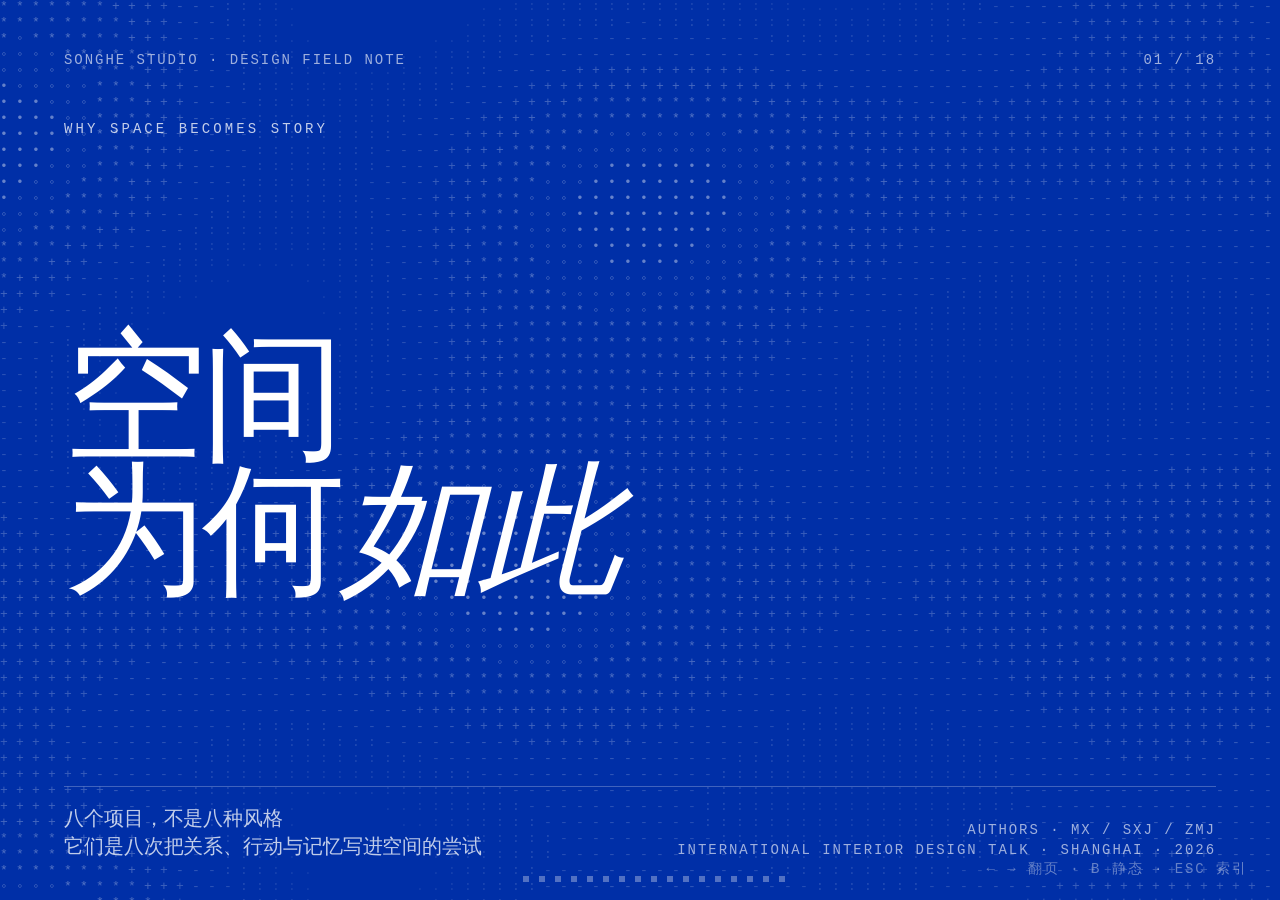
==== index.html @ 0bd2a266 "Add interactive studio presentation" ====
<!DOCTYPE html>
<html lang="zh-CN">
<head>
<meta charset="UTF-8">
<meta name="viewport" content="width=device-width, initial-scale=1.0">
<meta http-equiv="Content-Security-Policy" content="default-src 'self'; img-src 'self' data: blob:; style-src 'self' 'unsafe-inline' https://fonts.googleapis.com; font-src 'self' data: https://fonts.gstatic.com; script-src 'self' 'unsafe-inline'; connect-src 'self' https://api.github.com">
<title>空间为何如此 · Why Space Becomes Story</title>
<meta name="description" content="纪川松禾室内设计作品与空间叙事">
<meta property="og:type" content="website">
<meta property="og:title" content="空间为何如此 · 纪川松禾室内设计">
<meta property="og:description" content="八个项目，八段从地区、材质与人的关系出发的空间故事">
<meta property="og:url" content="https://zhennizhang246-stack.github.io/Ji-Chuan-Song-He-studio/">
<meta property="og:image" content="https://zhennizhang246-stack.github.io/Ji-Chuan-Song-He-studio/images/share-cover.jpg">
<meta property="og:image:width" content="1200">
<meta property="og:image:height" content="630">
<meta name="twitter:card" content="summary_large_image">
<link rel="canonical" href="https://zhennizhang246-stack.github.io/Ji-Chuan-Song-He-studio/">
<link rel="preconnect" href="https://fonts.googleapis.com">
<link rel="preconnect" href="https://fonts.gstatic.com" crossorigin>
<link href="https://fonts.googleapis.com/css2?family=Inter:wght@200;300;400;500;600;700;800;900&family=JetBrains+Mono:wght@300;400;500;600&family=Noto+Sans+SC:wght@200;300;400;500;700;900&display=swap" rel="stylesheet">
<link rel="stylesheet" href="editor.css">
<style>
  :root{
    /* ============ 主题色(默认: 🔵 克莱因蓝 IKB) ============
       切换主题: 从 references/themes-swiss.md 复制对应的 :root 块
       整体替换标有"主题色"注释的所有变量,其他散落的 var() 引用无需逐处改 */
    --paper:#fafaf8;          /* 主底色: 高级灰白 */
    --paper-rgb:250,250,248;
    --ink:#0a0a0a;            /* 文字主色: 近黑 */
    --ink-rgb:10,10,10;
    --grey-1:#f0f0ee;         /* 浅灰底 */
    --grey-2:#d4d4d2;         /* 中灰(分割线) */
    --grey-3:#737373;         /* 暗灰(辅助文字) */
    --accent:#002FA7;         /* 高亮色: 克莱因蓝 IKB */
    --accent-rgb:0,47,167;
    --accent-on:#ffffff;      /* accent 上的反色文字 */
    --accent-bright:#5B7BFF;  /* 暗底高亮: IKB 提亮版 */

    /* ============ Carbon 文本角色 token (role-based,代替 opacity) ============
       亮底:  primary 主文 / secondary 次文 / helper 辅助 / placeholder 占位
       暗底:  inverse 自动反向 */
    --text-primary:#0a0a0a;        /* = ink, 100% */
    --text-secondary:#525252;      /* gray 70 */
    --text-helper:#737373;         /* gray 60 */
    --text-placeholder:#a3a3a3;    /* gray 40 */
    --text-on-color:#ffffff;       /* accent/dark 反色 */
    --border-subtle:#e0e0e0;       /* gray 20, 极细分隔 */
    --border-strong:#a3a3a3;       /* gray 40, 强分隔 */

    /* ============ 字体(跨主题固定) ============ */
    --sans:"Inter","Helvetica Neue","Helvetica","Arial","Segoe UI Variable","Segoe UI",system-ui,-apple-system,sans-serif;
    --sans-zh:"PingFang SC","Hiragino Sans GB","Source Han Sans SC","Noto Sans SC","Microsoft YaHei UI","Microsoft YaHei","微软雅黑",sans-serif;
    --mono:"JetBrains Mono","IBM Plex Mono","SF Mono","Cascadia Code","Consolas","Courier New",ui-monospace,monospace;

    /* ============ Carbon 2x Grid 间距模数 (基础 8px) ============
       参考: https://carbondesignsystem.com/elements/2x-grid/overview/
       任何 padding/gap/margin 优先用这套 token,确保 8px 基线对齐 */
    --sp-3:8px;     /* 02 token */
    --sp-4:12px;    /* 03 */
    --sp-5:16px;    /* 04 */
    --sp-6:24px;    /* 05 */
    --sp-7:32px;    /* 06 */
    --sp-8:40px;    /* 07 */
    --sp-9:48px;    /* 08 */
    --sp-10:64px;   /* 09 */
    --sp-11:80px;   /* 10 */
    --sp-12:96px;   /* 11 */
    --sp-13:160px;  /* 12 */

    /* ============ Carbon Motion tokens ============
       https://carbondesignsystem.com/guidelines/motion/overview/
       两套体系:productive (功能) 短 + 锐 / expressive (叙事) 长 + 软 */
    --ease-prod:cubic-bezier(.2,0,.38,.9);          /* productive standard */
    --ease-exp:cubic-bezier(.4,.14,.3,1);            /* expressive standard */
    --ease-entry-prod:cubic-bezier(0,0,.38,.9);     /* productive entrance */
    --ease-entry-exp:cubic-bezier(0,0,.3,1);         /* expressive entrance */
    --dur-fast-1:.07s;   /* 70ms */
    --dur-fast-2:.11s;   /* 110ms */
    --dur-mod-1:.15s;    /* 150ms */
    --dur-mod-2:.24s;    /* 240ms */
    --dur-slow-1:.4s;    /* 400ms */
    --dur-slow-2:.7s;    /* 700ms */

    /* 底部分页组件安全区: 主内容最低处不要进入这条区域 */
    --nav-safe-bottom:8vh;
  }
  *{box-sizing:border-box;margin:0;padding:0}
  html,body{
    width:100%;height:100%;overflow:hidden;
    background:var(--paper);color:var(--ink);
    font-family:var(--sans),var(--sans-zh);
    font-feature-settings:"ss01","cv11";
    -webkit-font-smoothing:antialiased;text-rendering:optimizeLegibility
  }

  /* ============ WebGL 网格背景 ============ */
  canvas.bg{position:fixed;inset:0;width:100vw;height:100vh;z-index:0;display:block;opacity:.55;mix-blend-mode:multiply;pointer-events:none}
  body.dark-bg canvas.bg{mix-blend-mode:screen;opacity:.42}
  body.low-power canvas.bg,
  body.low-power canvas.ascii-bg{display:none!important}

  /* ============ Deck 容器 + 翻页 ============ */
  #deck{position:fixed;inset:0;width:10000vw;height:100vh;display:flex;flex-wrap:nowrap;transition:transform .9s cubic-bezier(.77,0,.175,1);z-index:10;will-change:transform}
  .slide{
    width:100vw;height:100vh;flex:0 0 100vw;
    position:relative;
    padding:5.5vh 5vw 7vh 5vw;
    display:flex;flex-direction:column;
    overflow:hidden;
    background:var(--paper);color:var(--ink);
  }
  .slide.grey{background:var(--grey-1)}
  .slide.dark{background:var(--ink);color:var(--paper)}
  .slide.dark .grey-only{display:none}
  .slide.accent{background:var(--accent);color:var(--accent-on)}
  .slide.accent .accent-block{background:var(--accent-on);color:var(--accent)}

  /* Hero 页透出网格背景多一点 */
  .slide.hero{background:transparent}
  .slide.hero.grey{background:rgba(var(--paper-rgb),.86);backdrop-filter:blur(1px)}
  .slide.hero.dark{background:rgba(var(--ink-rgb),.92);color:var(--paper)}

  /* ============ 装饰: 极细分隔线 + 点阵矩阵 ============ */
  .rule{width:100%;height:1px;background:currentColor;opacity:.18;margin:0}
  .rule.thick{height:2px;opacity:.85}
  .rule.accent{background:var(--accent);opacity:1;height:2px}
  .rule.v{width:1px;height:100%;margin:0}

  /* 点阵矩阵 (dot matrix) - 用 radial-gradient */
  .dots{
    background-image:radial-gradient(currentColor 1px, transparent 1px);
    background-size:12px 12px;
    background-position:0 0;
    opacity:.18;
  }
  .dots-fine{
    background-image:radial-gradient(currentColor 0.8px, transparent 0.8px);
    background-size:8px 8px;
    opacity:.14;
  }
  .dots-bold{
    background-image:radial-gradient(currentColor 1.4px, transparent 1.4px);
    background-size:18px 18px;
    opacity:.22;
  }

  /* ============ Chrome (顶部 meta) + Foot (底部) ============ */
  .chrome{
    display:flex;justify-content:space-between;align-items:flex-start;
    font-family:var(--mono);
    font-size:14px;letter-spacing:.16em;text-transform:uppercase;
    opacity:.7;margin-bottom:auto
  }
  .chrome .l,.chrome .r{display:flex;gap:1.6em;align-items:center}
  .chrome .sep{width:24px;height:1px;background:currentColor;opacity:.5}

  .foot{
    margin-top:auto;
    display:flex;justify-content:space-between;align-items:flex-end;
    font-family:var(--mono);
    font-size:14px;letter-spacing:.14em;text-transform:uppercase;
    opacity:.55;
    padding-top:2vh;
    border-top:1px solid currentColor;
    border-color:rgba(127,127,127,.25)
  }
  .foot .nb{font-family:var(--sans);font-weight:600;letter-spacing:.04em}

  /* ============ Tag / Kicker / Meta 标签 ============ */
  .kicker{
    font-family:var(--mono);
    font-size:14px;letter-spacing:.24em;text-transform:uppercase;
    opacity:.65;margin-bottom:2.4vh;
    display:inline-flex;align-items:center;gap:.8em
  }
  .kicker::before{
    content:"";width:24px;height:1px;background:currentColor;opacity:.6
  }
  .kicker.no-line::before{display:none}
  .kicker.accent{color:var(--accent);opacity:1;font-weight:600}

  .tag{
    display:inline-block;
    font-family:var(--mono);
    font-size:14px;letter-spacing:.18em;text-transform:uppercase;
    padding:5px 10px;border:1px solid currentColor;opacity:.85
  }
  .tag.solid{background:currentColor;color:var(--paper);border-color:transparent}
  .tag.accent{background:var(--accent);color:var(--accent-on);border-color:transparent;opacity:1}

  /* ============ 标题层级 (无衬线 · 极轻字重 · 极致字号对比) ============ */
  .h-hero{
    font-family:var(--sans),var(--sans-zh);
    font-weight:200;
    font-size:11vw;
    line-height:.92;
    letter-spacing:-.04em;
  }
  .h-hero-zh{
    font-family:var(--sans),var(--sans-zh);
    font-weight:200;
    font-size:8.4vw;
    line-height:.96;
    letter-spacing:-.025em;
  }
  .h-xl{
    font-family:var(--sans),var(--sans-zh);
    font-weight:200;
    font-size:6vw;
    line-height:1;
    letter-spacing:-.03em;
  }
  .h-xl-zh{
    font-family:var(--sans),var(--sans-zh);
    font-weight:200;
    font-size:5vw;
    line-height:1.05;
    letter-spacing:-.025em;
  }
  .h-md{
    font-family:var(--sans),var(--sans-zh);
    font-weight:300;
    font-size:2.6vw;
    line-height:1.18;
    letter-spacing:-.015em;
  }
  .h-sub{
    font-family:var(--sans),var(--sans-zh);
    font-weight:400;
    font-size:2.2vw;
    line-height:1.3;
    letter-spacing:-.01em;
    opacity:.7;
  }

  /* ============ 正文 / 引语 / 元数据 ============ */
  .lead{
    font-family:var(--sans),var(--sans-zh);
    font-weight:400;
    font-size:1.55vw;
    line-height:1.4;
    letter-spacing:-.005em;
    opacity:.86;
  }
  .body{
    font-family:var(--sans),var(--sans-zh);
    font-weight:400;
    font-size:max(18px,1.08vw);
    line-height:1.6;
    letter-spacing:0;
    opacity:.78;
  }
  .body-sm{
    font-family:var(--sans),var(--sans-zh);
    font-weight:400;
    font-size:max(16px,.92vw);
    line-height:1.55;
    opacity:.7;
  }
  .meta{
    font-family:var(--mono);
    font-size:max(14px,.82vw);
    letter-spacing:.18em;text-transform:uppercase;
    opacity:.6;
  }
  .meta-row{
    display:flex;gap:1.4em;align-items:baseline;flex-wrap:wrap;
    font-family:var(--mono);
    font-size:max(14px,.88vw);letter-spacing:.16em;text-transform:uppercase;
    opacity:.65;
  }
  .meta-row span:not(.dot){display:inline-block}
  .meta-row .dot{
    display:inline-block;width:4px;height:4px;border-radius:50%;
    background:currentColor;opacity:.5;vertical-align:middle
  }

  /* ============ KPI Hero (视觉英雄数据) ============ */
  .kpi-hero{
    font-family:var(--sans);
    font-weight:800;
    font-size:22vw;
    line-height:.82;
    letter-spacing:-.05em;
    font-feature-settings:"tnum","ss01";
  }
  .kpi-hero .unit{
    font-family:var(--sans),var(--sans-zh);
    font-weight:500;
    font-size:.18em;
    letter-spacing:0;
    opacity:.5;
    margin-left:.12em;
    vertical-align:.5em;
  }
  .kpi-hero.accent{color:var(--accent)}
  .kpi-big{
    font-family:var(--sans);
    font-weight:800;
    font-size:11vw;
    line-height:.85;
    letter-spacing:-.04em;
    font-feature-settings:"tnum"
  }
  .kpi-mid{
    font-family:var(--sans);
    font-weight:700;
    font-size:6vw;
    line-height:.88;
    letter-spacing:-.03em;
    font-feature-settings:"tnum"
  }

  /* ============ Stat Card (数据卡片 · 极简) ============ */
  .stat-card{
    display:flex;flex-direction:column;
    gap:.6vh;align-items:flex-start;
    padding-top:1.6vh;
    border-top:2px solid currentColor;
  }
  .stat-card.thin{border-top-width:1px;border-color:rgba(127,127,127,.4)}
  .stat-card.accent-top{border-top-color:var(--accent);border-top-width:3px}
  .stat-card .stat-label{
    font-family:var(--mono);
    font-size:max(14px,.82vw);
    letter-spacing:.24em;text-transform:uppercase;
    opacity:.6;
  }
  .stat-card .stat-nb{
    font-family:var(--sans);
    font-weight:800;
    font-size:5.6vw;
    line-height:.88;
    letter-spacing:-.035em;
    font-feature-settings:"tnum";
    margin-top:.4vh;
  }
  .stat-card .stat-nb .stat-unit{
    font-family:var(--sans),var(--sans-zh);
    font-weight:500;
    font-size:.32em;
    letter-spacing:0;
    opacity:.6;
    margin-left:.14em;
    vertical-align:.4em;
  }
  .stat-card .stat-note{
    font-family:var(--sans),var(--sans-zh);
    font-weight:400;
    font-size:max(16px,.98vw);
    line-height:1.5;
    opacity:.7;
    margin-top:.6vh;
  }
  .grid-4 .stat-card .stat-nb{font-size:4.6vw}
  .grid-3 .stat-card .stat-nb{font-size:6.4vw}
  .grid-6 .stat-card .stat-nb{font-size:4vw}

  /* ============ Accent Block (高亮色块包裹内容) ============ */
  .accent-block{
    background:var(--accent);color:var(--accent-on);
    padding:2.4vh 2vw;
  }
  .accent-block.tight{padding:1.4vh 1.4vw}
  .accent-block .h-md,.accent-block .h-xl,.accent-block .kpi-mid{color:var(--accent-on)}

  .ink-block{
    background:var(--ink);color:var(--paper);
    padding:2.4vh 2vw
  }
  .grey-block{
    background:var(--grey-1);
    padding:2.4vh 2vw
  }

  /* 高亮文字 (mark 风格) */
  .mark{
    background:var(--accent);color:var(--accent-on);
    padding:0 .2em;
    box-decoration-break:clone;
    -webkit-box-decoration-break:clone;
  }
  .mark.ink{background:var(--ink);color:var(--paper)}
  .underline-accent{
    background-image:linear-gradient(to bottom, transparent 70%, var(--accent) 70%, var(--accent) 96%, transparent 96%);
    padding:0 .05em
  }

  /* ============ Pipeline / Step ============ */
  .pipeline-section{margin-top:3.2vh;padding-top:2.2vh;border-top:1px solid rgba(127,127,127,.3)}
  .pipeline-section:first-of-type{border-top:0;padding-top:0;margin-top:2.4vh}
  .pipeline-label{
    font-family:var(--mono);
    font-size:max(14px,.84vw);
    letter-spacing:.24em;text-transform:uppercase;
    opacity:.6;margin-bottom:1.8vh;
  }
  .pipeline{
    display:grid;
    grid-template-columns:repeat(5,1fr);
    gap:1vw;
  }
  .pipeline[data-cols="3"]{grid-template-columns:repeat(3,1fr)}
  .pipeline[data-cols="4"]{grid-template-columns:repeat(4,1fr)}
  .pipeline[data-cols="6"]{grid-template-columns:repeat(6,1fr)}
  .step{
    display:flex;flex-direction:column;gap:.6vh;
    padding-top:1.2vh;
    border-top:2px solid currentColor;
  }
  .step.accent-top{border-top-color:var(--accent);border-top-width:3px}
  .step-nb{
    font-family:var(--mono);
    font-weight:500;
    font-size:max(14px,1vw);
    opacity:.5;letter-spacing:.04em
  }
  .step-title{
    font-family:var(--sans),var(--sans-zh);
    font-weight:700;
    font-size:1.4vw;
    letter-spacing:-.01em;
    line-height:1.2;
  }
  .step-desc{
    font-family:var(--sans),var(--sans-zh);
    font-weight:400;
    font-size:max(16px,.94vw);
    line-height:1.45;
    opacity:.7;
  }

  /* ============ 网格系统 (模块化网格) ============ */
  .frame{flex:1;display:flex;flex-direction:column;min-height:0;overflow:hidden}
  .frame.grid-2-7-5,
  .frame.grid-2-6-6,
  .frame.grid-2-8-4,
  .frame.grid-2-4-8,
  .frame.grid-3-3,
  .frame.grid-12,
  .frame.grid-6,
  .frame.grid-4,
  .frame.grid-3{display:grid}

  /* 12 列模块化网格 (瑞士风核心) */
  .grid-12{
    display:grid;
    grid-template-columns:repeat(12,1fr);
    gap:2vh 1.2vw;
    align-items:start;
  }
  .span-2{grid-column:span 2}
  .span-3{grid-column:span 3}
  .span-4{grid-column:span 4}
  .span-5{grid-column:span 5}
  .span-6{grid-column:span 6}
  .span-7{grid-column:span 7}
  .span-8{grid-column:span 8}
  .span-9{grid-column:span 9}
  .span-12{grid-column:span 12}

  /* 经典分栏 */
  .grid-2-7-5{display:grid;grid-template-columns:7fr 5fr;gap:3vw 4vh;align-items:start}
  .grid-2-6-6{display:grid;grid-template-columns:1fr 1fr;gap:3vw 4vh;align-items:start}
  .grid-2-8-4{display:grid;grid-template-columns:8fr 4fr;gap:3vw 4vh;align-items:start}
  .grid-2-4-8{display:grid;grid-template-columns:4fr 8fr;gap:3vw 4vh;align-items:start}
  .grid-3{display:grid;grid-template-columns:repeat(3,1fr);gap:3vw 4vh;align-items:start}
  .grid-3-3{display:grid;grid-template-columns:repeat(3,1fr);grid-auto-rows:minmax(0,1fr);gap:2.4vh 2vw}
  .grid-4{display:grid;grid-template-columns:repeat(2,1fr);grid-template-rows:repeat(2,1fr);gap:3vh 3vw;flex:1;align-content:center}
  .grid-6{display:grid;grid-template-columns:repeat(3,1fr);grid-template-rows:repeat(2,1fr);gap:3vh 2.4vw;flex:1;align-content:center}

  /* 工具类 */
  .col{display:flex;flex-direction:column;gap:2vh}
  .row{display:flex;align-items:center;gap:2vw}
  .fill{flex:1}
  .center{align-items:center;justify-content:center;text-align:center}
  .right{text-align:right;justify-self:end}
  .top{align-self:start}
  .bottom{align-self:end}
  .va-center{align-self:center}
  .nowrap{white-space:nowrap}

  /* 非对称定位 */
  .pos-absolute{position:absolute}
  .bottom-left{position:absolute;left:5vw;bottom:8vh;max-width:50vw}
  .bottom-right{position:absolute;right:5vw;bottom:8vh;max-width:50vw;text-align:right}
  .top-right{position:absolute;right:5vw;top:5.5vh;text-align:right}
  .top-left{position:absolute;left:5vw;top:5.5vh}

  /* ============ Callout (引用框 · 极简) ============ */
  .callout{
    padding:2vh 2vw;
    border-left:3px solid var(--accent);
    font-family:var(--sans),var(--sans-zh);
    font-size:max(14px,1vw);
    line-height:1.55;
    opacity:.9;
  }
  .callout.ink{border-left-color:currentColor}
  .callout .cite,.callout .callout-src{
    display:block;margin-top:1.2vh;
    font-family:var(--mono);
    font-size:14px;letter-spacing:.16em;text-transform:uppercase;
    opacity:.6;
  }

  /* ============ Icons (Lucide via CDN) ============ */
  .ico{width:1em;height:1em;display:inline-block;vertical-align:-.12em;stroke:currentColor;fill:none;stroke-width:1.6;stroke-linecap:round;stroke-linejoin:round;flex-shrink:0}
  .ico-lg,.ico-md,.ico-sm{fill:none;stroke:currentColor;stroke-linecap:round;stroke-linejoin:round}
  .ico-lg{width:2.4vw;height:2.4vw;stroke-width:1.4;display:inline-block}
  .ico-md{width:1.6vw;height:1.6vw;stroke-width:1.6;display:inline-block;vertical-align:-.4em}
  .ico-sm{width:1vw;height:1vw;stroke-width:1.8;display:inline-block;vertical-align:-.15em;opacity:.7}

  /* ============ 几何小图标 (装饰) ============ */
  .geo-dot{width:.7vw;height:.7vw;border-radius:50%;background:var(--accent);display:inline-block;vertical-align:middle}
  .geo-square{width:.7vw;height:.7vw;background:var(--accent);display:inline-block;vertical-align:middle}
  .geo-line{width:2vw;height:2px;background:var(--accent);display:inline-block;vertical-align:middle}
  .geo-circle-o{width:.9vw;height:.9vw;border:2px solid currentColor;border-radius:50%;display:inline-block;vertical-align:middle}

  /* ============ 图片 frame-img ============ */
  .frame-img{overflow:hidden;position:relative;background:var(--paper);box-sizing:border-box;width:100%}
  .slide.dark .frame-img{background:rgba(255,255,255,.06)}
  .frame-img > img{width:100%;height:100%;object-fit:cover;object-position:center center;display:block}
  .frame-img.fit-contain > img{object-fit:contain;object-position:center center}
  .frame-img.pos-top > img{object-position:top center}
  .frame-img.pos-face > img{object-position:center 35%}
  .frame-img.r-16x9{aspect-ratio:16/9;max-height:64vh}
  .frame-img.r-21x9{aspect-ratio:21/9;max-height:54vh}
  .frame-img.r-16x10{aspect-ratio:16/10;max-height:56vh}
  .frame-img.r-4x3{aspect-ratio:4/3;max-height:56vh}
  .frame-img.r-3x2{aspect-ratio:3/2;max-height:46vh}
  .frame-img.r-3x4{aspect-ratio:3/4;max-height:60vh}
  .frame-img.r-1x1{aspect-ratio:1/1;max-height:50vh}
  .frame-img.h-16{height:16vh}
  .frame-img.h-18{height:18vh}
  .frame-img.h-22{height:22vh}
  .frame-img.h-26{height:26vh}
  .frame-img.h-28{height:28vh}
  .frame-img.h-32{height:32vh}
  .frame-img.swiss-lined{border-top:2px solid var(--accent)}
  .frame-img.swiss-keyline{border:0}

  /* P22 Image Hero: 下半屏内容区必须和图片拉开距离,不要贴在图下沿 */
  .image-hero-body{
    display:grid;grid-template-columns:6fr 6fr;gap:3vw;
    padding:6.6vh 5vw 4.4vh;flex:1;align-content:start
  }
  .image-hero-stats{
    display:grid;grid-template-columns:repeat(3,1fr);gap:2vw;align-items:start
  }
  .img-cap{
    display:block;margin-top:.8vh;
    font-family:var(--mono);
    font-size:max(14px,.82vw);
    letter-spacing:.2em;text-transform:uppercase;
    opacity:.6;
  }
  figure.frame-img,figure.tile{margin:0;display:flex;flex-direction:column;min-width:0}
  figure.tile > .frame-img{flex:0 0 auto}

  /* 瑞士风图文混排: 只用直角、发丝线、单一 accent；图像容器不加圆角/阴影 */
  .swiss-img-split{display:grid;grid-template-columns:5fr 7fr;gap:3vw;align-items:start;flex:1;min-height:0}
  .swiss-img-split.reverse{grid-template-columns:7fr 5fr}
  .swiss-img-split.align-bottom{align-items:end}
  .swiss-img-split.align-bottom .swiss-img-copy{align-self:end}
  .swiss-img-split.align-image-bottom{align-items:end;padding-bottom:var(--nav-safe-bottom)}
  .swiss-img-split.align-image-bottom .swiss-img-copy{align-self:end}
  .swiss-img-split.align-image-bottom figure.tile{align-self:end;position:relative}
  .swiss-img-split.align-image-bottom figure.tile > .swiss-img-caption{
    position:absolute;left:0;right:0;top:calc(100% + var(--sp-4));margin-top:0
  }
  .nav-safe-bottom{padding-bottom:var(--nav-safe-bottom)}
  .nav-safe-bottom-tight{padding-bottom:calc(var(--nav-safe-bottom) * .65)}
  .swiss-img-copy{display:flex;flex-direction:column;gap:var(--sp-6);min-width:0}
  .swiss-img-copy .rule{margin:0}
  .swiss-img-grid{display:grid;grid-template-columns:repeat(3,1fr);gap:var(--sp-5);align-items:start;margin-top:var(--sp-7)}
  .swiss-img-grid.two{grid-template-columns:repeat(2,1fr)}
  .swiss-img-grid.tight{margin-top:0}
  .swiss-img-caption{
    display:flex;justify-content:space-between;gap:var(--sp-5);
    margin-top:var(--sp-4);
    font-family:var(--mono);font-size:max(14px,.74vw);
    letter-spacing:.16em;text-transform:uppercase;color:var(--text-helper);
    border-top:1px solid var(--border-subtle);padding-top:var(--sp-4)
  }
  .swiss-img-caption strong{
    font-family:var(--sans),var(--sans-zh);font-size:max(16px,.9vw);
    font-weight:600;letter-spacing:0;text-transform:none;color:var(--text-primary)
  }

  /* ============ Bar Chart (扁平几何图表) ============ */
  .bar-chart{display:flex;flex-direction:column;gap:1.4vh}
  .bar-row{display:grid;grid-template-columns:8em 1fr 4em;gap:1.4vw;align-items:center}
  .bar-row .bar-label{font-family:var(--mono);font-size:max(14px,.84vw);letter-spacing:.14em;text-transform:uppercase;opacity:.7}
  .bar-row .bar-track{height:14px;background:rgba(127,127,127,.18);position:relative}
  .bar-row .bar-fill{height:100%;background:var(--accent);position:absolute;left:0;top:0}
  .bar-row .bar-fill.ink{background:currentColor}
  .bar-row .bar-value{font-family:var(--sans);font-weight:700;font-size:max(16px,1.05vw);text-align:right;font-feature-settings:"tnum"}

  /* ============ 导航 ============ */
  /* 底部分页导航: 仅保留方块本身,无背景无描边 */
  #nav{position:fixed;left:50%;bottom:2vh;transform:translateX(-50%);z-index:30;display:flex;gap:10px;padding:0;background:transparent;border:0}
  #nav .dot{width:6px;height:6px;background:rgba(0,0,0,.28);cursor:pointer;transition:all .25s ease;border:0;padding:0;border-radius:0}
  #nav .dot:hover{background:rgba(0,0,0,.55)}
  #nav .dot.active{background:var(--accent);width:18px}
  body.dark-bg #nav .dot{background:rgba(255,255,255,.32)}
  body.dark-bg #nav .dot.active{background:var(--accent)}

  #hint{position:fixed;bottom:2.4vh;right:2.5vw;z-index:30;font-family:var(--mono);font-size:14px;letter-spacing:.14em;text-transform:uppercase;opacity:.4;color:var(--ink-tint, currentColor)}
  body.dark-bg #hint{color:var(--paper);opacity:.4}
  body.low-power #hint{color:var(--accent);opacity:.72}
  body.dark-bg.low-power #hint{color:var(--paper);opacity:.72}

  /* ESC 索引页: 动画元素强制可见 (覆盖 motion-ready 的 opacity:0) */
  #overview [data-anim]{opacity:1!important;transform:none!important}
  #overview .slide *{animation:none!important;transition:none!important}

  /* 统一卡片样式 token: card-fill (默认灰底 · 中性) + card-ink (反转高对比) + card-accent (单一焦点) */
  .card-fill{background:#f5f5f4;border:0;color:var(--text-primary)}
  .card-ink{background:var(--ink);border:0;color:var(--paper)}
  .card-ink .t-meta,.card-ink .t-cat{color:rgba(255,255,255,.6)}
  .card-accent{background:var(--accent);border:0;color:var(--accent-on)}
  .card-accent .t-meta,.card-accent .t-cat{color:var(--accent-on)}

  /* ============ 动效 (与原模板一致) ============ */
  [data-anim]{opacity:1}
  body.motion-ready [data-anim]{opacity:0}
  body.motion-ready [data-anim="left"]{transform:translateX(-24px)}
  body.motion-ready [data-anim="right"]{transform:translateX(24px)}
  body.motion-ready [data-anim="line"]{opacity:0;transform:translateY(10px)}
  body.motion-ready [data-animate="pipeline"] [data-anim]{opacity:.15}
  body.low-power #deck{transition:none!important}
  body.low-power *,
  body.low-power *::before,
  body.low-power *::after{animation:none!important;transition:none!important}
  body.low-power.motion-ready [data-anim],
  body.low-power [data-anim]{opacity:1!important;transform:none!important}

  /* ============================================================
     ↓↓↓ V2 EXTENSIONS · Canvas Mode + 参考图新类
     验证效果后沉淀回 template-swiss.html
     ============================================================ */

  /* Windows 适配:雅黑没有 ExtraLight 200,中文大字号字重补偿 */
  body.is-win .name-mega,
  body.is-win .num-mega,
  body.is-win .kpi-thin,
  body.is-win .tl-node .multi{
    font-weight:300;letter-spacing:-.02em;
  }
  body.is-win [style*="font-weight:200"]{font-weight:300 !important}

  /* 全屏铺满模式 · 关闭 WebGL · 卡片即页面 */
  body.canvas-mode{background:var(--paper)}
  body.canvas-mode canvas.bg{display:none !important}
  body.canvas-mode .slide{background:var(--paper);padding:0;align-items:stretch;justify-content:stretch}
  body.canvas-mode .slide.hero{background:var(--paper)}

  .canvas-card{
    width:100vw;
    height:100vh;
    background:var(--paper);color:var(--ink);
    padding:5.6vh 5vw 4.4vh;
    display:flex;flex-direction:column;
    position:relative;overflow:hidden;
    box-shadow:none;
    border-radius:0;
  }
  .slide.dark .canvas-card{background:var(--ink);color:var(--paper)}
  .slide.accent .canvas-card{background:var(--accent);color:var(--accent-on)}
  .slide.grey .canvas-card{background:var(--grey-1);color:var(--ink)}
  .slide.split .canvas-card{padding:0;flex-direction:row}

  /* ============ ASCII 点阵呼吸场 · IKB 封面/封底专用 ============
     用法:在 .canvas-card(或 split .half.b-accent)内首位插入 <canvas class="ascii-bg" aria-hidden="true">.
     动画由本文件底部的 ASCII IIFE 自动启动,所有 canvas.ascii-bg 都会被扫到.
     其他内容靠 .canvas-card > *:not(.ascii-bg){z-index:1} 自动浮在上层. */
  canvas.ascii-bg{
    position:absolute;inset:0;width:100%;height:100%;
    pointer-events:none;z-index:0;
    mix-blend-mode:screen;opacity:.92;
  }
  .canvas-card > *:not(.ascii-bg){position:relative;z-index:1}
  .slide.accent .canvas-card .chrome-min{color:rgba(255,255,255,.62)}
  .slide.accent .canvas-card .t-meta{color:rgba(255,255,255,.7)}
  .split-half > .half.b-accent .chrome-min{color:rgba(255,255,255,.62)}

  /* 编号目录页 · 超大数字 + 国家名风格 — 越大越细 */
  .num-mega{
    font-family:var(--sans);font-weight:200;
    font-size:9vw;line-height:1;letter-spacing:-.04em;
    font-feature-settings:"tnum"
  }
  .num-mega.thin{font-weight:200}
  .name-mega{
    font-family:var(--sans);font-weight:200;
    font-size:9vw;line-height:1;letter-spacing:-.035em;
  }
  .name-mega.muted{color:var(--grey-3)}

  /* 细体超大 KPI — 字号越大权重越低 */
  .kpi-thin{
    font-family:var(--sans);font-weight:200;
    font-size:14vw;line-height:.92;letter-spacing:-.045em;
    font-feature-settings:"tnum"
  }
  .kpi-thin .unit{font-size:.3em;font-weight:300;opacity:.55;margin-left:.15em;vertical-align:.6em}
  .kpi-thin.accent{color:var(--accent)}
  .kpi-thin-sm{
    font-family:var(--sans);font-weight:250;
    font-size:5.6vw;line-height:1.04;letter-spacing:-.03em;
    font-feature-settings:"tnum"
  }
  .kpi-thin-sm .unit{font-size:.3em;font-weight:300;opacity:.55;margin-left:.12em;vertical-align:.45em}

  /* 4 列细线 KPI 行 — 顶部一根 hairline,内部不再加竖线 */
  /* 4 列 KPI: 用纵向分割线建立网格感 (Carbon 2x grid 模数) */
  .kpi-row-4{
    display:grid;grid-template-columns:repeat(4,1fr);
    gap:0;padding-top:2.4vh;
    border-top:1px solid var(--grey-2)
  }
  .kpi-row-4 > .kpi-cell{
    padding:1.6vh 1.6vw 0;
    border-left:1px solid var(--grey-2)
  }
  .kpi-row-4 > .kpi-cell:first-child{padding-left:0;border-left:none}
  .kpi-cell .lbl{font-family:var(--mono);font-size:max(14px,.78vw);letter-spacing:.18em;text-transform:uppercase;opacity:.55;margin-bottom:1.2vh}
  .kpi-cell .nb{font-family:var(--sans);font-weight:250;font-size:3.2vw;line-height:1;letter-spacing:-.025em;font-feature-settings:"tnum"}
  .kpi-cell .nb .unit{font-size:.32em;font-weight:300;opacity:.6;margin-left:.1em;vertical-align:.4em}
  .kpi-cell .note{font-family:var(--sans),var(--sans-zh);font-size:max(16px,.92vw);line-height:1.5;opacity:.7;margin-top:1.2vh}

  /* 时间线轴 — 通用 axis token, 横纵共享
     axis 列 = 24px 固定宽,dot 直径 8px,绝对居中在 axis 列中线 (12px)
     虚线绝对定位 left:12px,与 dot 中心严格对齐 */
  .timeline-v{
    --tl-axis-w:24px;        /* axis 列固定宽度 */
    --tl-dot:8px;            /* 圆点直径 */
    position:relative;margin-top:var(--sp-7)
  }
  .timeline-v::before{
    content:"";position:absolute;
    left:calc(var(--tl-axis-w) / 2);
    transform:translateX(-50%);
    top:var(--sp-5);bottom:var(--sp-5);
    width:1px;
    background:repeating-linear-gradient(to bottom,currentColor 0 4px,transparent 4px 8px);
    opacity:.35;pointer-events:none;z-index:0
  }
  .tl-node{
    position:relative;
    display:grid;
    grid-template-columns:var(--tl-axis-w) minmax(0,7em) minmax(0,7.6em) 1fr;
    gap:0 var(--sp-5);
    align-items:center;
    padding:var(--sp-7) 0
  }
  /* 进度点: 纯色实心圆,无背景无描边,精确居中在 axis 列中线 */
  .tl-node .dot{
    width:var(--tl-dot);height:var(--tl-dot);
    border-radius:50%;
    background:currentColor;
    justify-self:center;
    z-index:1
  }
  .tl-node.accent .dot{background:var(--accent)}
  .tl-node .yr{
    font-family:var(--mono);font-weight:500;
    font-size:max(14px,1vw);letter-spacing:.04em
  }
  .tl-node .multi{
    font-family:var(--sans);font-weight:200;
    font-size:clamp(28px,2.8vw,56px);
    line-height:.95;letter-spacing:-.025em;
    white-space:nowrap;
    overflow:hidden;
    min-width:0
  }
  .tl-node .multi .unit{
    font-size:.36em;font-weight:300;opacity:.6;
    margin-left:.2em;
    vertical-align:.42em;
    letter-spacing:0
  }
  .tl-node.accent .multi{color:var(--accent)}
  .tl-node .desc{
    font-family:var(--sans),var(--sans-zh);
    font-size:max(16px,.94vw);line-height:1.55;opacity:.78;
    min-width:0
  }

  /* 横向时间线 (.timeline-h) — 与 .timeline-v 共享 axis token, 视觉语言一致 */
  .timeline-h{
    --tl-axis-w:8px;
    --tl-dot:8px;
    position:relative;
    flex:1;
    display:flex;align-items:center
  }
  .timeline-h::before{
    content:"";position:absolute;
    top:50%;left:5%;right:5%;height:1px;
    transform:translateY(-50%);
    background:repeating-linear-gradient(to right,currentColor 0 4px,transparent 4px 8px);
    opacity:.35;pointer-events:none;z-index:0
  }
  .timeline-h .tl-row{
    position:relative;width:100%;
    display:grid;grid-template-columns:repeat(5,1fr);
    align-items:center
  }
  .timeline-h .th-node{
    position:relative;display:flex;justify-content:center
  }
  /* 横向 dot: 8px 纯色实心,无描边无阴影 (与 P2 保持一致) */
  .timeline-h .th-node .dot{
    width:var(--tl-dot);height:var(--tl-dot);
    border-radius:50%;
    background:var(--ink);
    z-index:1;position:relative
  }
  .timeline-h .th-node.accent .dot{background:var(--accent)}
  .timeline-h .th-node .label{
    position:absolute;left:50%;transform:translateX(-50%);
    width:13vw;text-align:center;
    display:flex;flex-direction:column;gap:.4vh
  }
  .timeline-h .th-node.up .label{bottom:calc(50% + 22px)}
  .timeline-h .th-node.down .label{top:calc(50% + 22px)}
  .timeline-h .th-node .yr{
    font-family:var(--mono);font-size:max(14px,.78vw);letter-spacing:.05em;
    color:var(--text-helper);font-weight:500
  }
  .timeline-h .th-node.accent .yr{color:var(--accent)}
  .timeline-h .th-node .name{
    font-family:var(--sans);font-size:max(16px,1.05vw);font-weight:400;
    color:var(--text-primary);line-height:1.2;letter-spacing:-.005em
  }
  .timeline-h .th-node.accent .name{color:var(--accent)}
  .timeline-h .th-node .desc{
    font-family:var(--sans),var(--sans-zh);font-size:max(14px,.84vw);
    color:var(--text-secondary);font-weight:400;line-height:1.4
  }

  /* 几何图示 (参考图 5) — SVG-friendly 容器 */
  .geo-icon{width:5vw;height:5vw;display:block;margin-bottom:2.2vh;color:var(--ink);flex-shrink:0}
  .slide.dark .geo-icon{color:var(--paper)}
  .geo-icon svg{width:100%;height:100%;overflow:visible}
  .geo-icon .stroke{fill:none;stroke:currentColor;stroke-width:1.4}
  .geo-icon .stroke-accent{fill:none;stroke:var(--accent);stroke-width:1.4}
  .geo-icon .fill-accent{fill:var(--accent)}

  /* 卡片网格 (参考图 1 卡片漂浮) — 在 canvas-card 内部再分卡 */
  .sub-grid-3-2{display:grid;grid-template-columns:repeat(3,1fr);grid-template-rows:repeat(2,1fr);gap:1.4vh 1.4vw;flex:1;align-content:stretch;margin-top:3vh}
  .sub-card{
    background:var(--grey-1);
    padding:2.4vh 1.6vw 2vh;
    display:flex;flex-direction:column;
    position:relative;border-radius:3px;
    min-height:0
  }
  .slide.dark .sub-card{background:rgba(255,255,255,.06)}
  .sub-card.accent{background:var(--accent);color:var(--accent-on)}
  .sub-card.ink{background:var(--ink);color:var(--paper)}
  .sub-card .nb-corner{
    position:absolute;top:1.6vh;right:1.4vw;
    font-family:var(--mono);font-size:max(14px,.8vw);
    letter-spacing:.16em;opacity:.55
  }
  .sub-card .ttl{font-family:var(--sans),var(--sans-zh);font-weight:500;font-size:max(17px,1.5vw);line-height:1.2;letter-spacing:-.015em;margin-bottom:1vh}
  .sub-card .desc{font-family:var(--sans),var(--sans-zh);font-size:max(16px,.94vw);line-height:1.55;opacity:.78;margin-top:auto}
  .sub-card .lucide{width:2.4vw;height:2.4vw;stroke-width:1.4;color:currentColor;margin-bottom:1.6vh;flex-shrink:0}
  .sub-card.accent .lucide{color:var(--accent-on)}

  /* 三层架构纯色块拼图 (参考图 4 + 6) — 横排等高色块 */
  .stack-row{display:grid;grid-template-columns:repeat(3,1fr);gap:1.6vw;flex:1;margin-top:6vh;align-items:stretch}
  .stack-block{
    display:flex;flex-direction:column;
    padding:3.2vh 1.8vw 2.4vh;
    position:relative;
    min-height:0
  }
  .stack-block.b-accent{background:var(--accent);color:var(--accent-on)}
  .stack-block.b-grey{background:var(--grey-1);color:var(--ink)}
  .stack-block.b-ink{background:var(--ink);color:var(--paper)}
  .stack-block .layer-nb{font-family:var(--mono);font-size:max(14px,.84vw);letter-spacing:.18em;opacity:.65;margin-bottom:auto}
  .stack-block .layer-icon{margin-bottom:1.6vh}
  .stack-block .layer-icon svg{width:3vw;height:3vw}
  .stack-block .layer-icon .stroke{fill:none;stroke:currentColor;stroke-width:1.6}
  .stack-block .layer-ttl{font-family:var(--sans),var(--sans-zh);font-weight:400;font-size:max(17px,2vw);line-height:1.1;margin-top:1vh;letter-spacing:-.02em}
  .stack-block .layer-desc{font-family:var(--sans),var(--sans-zh);font-weight:400;font-size:max(16px,.94vw);line-height:1.55;opacity:.88;margin-top:1.4vh}
  .stack-block .lucide{width:2.6vw;height:2.6vw;stroke-width:1.4;margin-bottom:1.6vh;flex-shrink:0}
  .stack-block .layer-tag{font-family:var(--mono);font-size:max(14px,.74vw);letter-spacing:.16em;text-transform:uppercase;opacity:.7;margin-top:1.6vh;border-top:1px solid currentColor;padding-top:1vh}

  /* 不等高柱状 KPI 塔 (参考图 6) */
  .bar-towers{
    display:grid;grid-template-columns:repeat(4,1fr);
    gap:1.2vw;flex:1;align-items:end;margin-top:auto
  }
  .bar-tower{
    display:flex;flex-direction:column;justify-content:flex-end;
    min-height:0;height:100%
  }
  .bar-tower .cap{
    background:var(--grey-1);
    height:5.6vh;
    display:flex;align-items:center;justify-content:center;
    margin-bottom:.4vh
  }
  .bar-tower .cap svg{width:1.6vw;height:1.6vw;stroke:currentColor;fill:none;stroke-width:1.6;stroke-linecap:round;stroke-linejoin:round}
  .bar-tower .body-block{
    flex:0 1 auto;
    padding:2vh 1.2vw 2vh;
    display:flex;flex-direction:column;justify-content:flex-end;
    min-height:18vh
  }
  .bar-tower .body-block.h-1{min-height:22vh}
  .bar-tower .body-block.h-2{min-height:30vh}
  .bar-tower .body-block.h-3{min-height:38vh}
  .bar-tower .body-block.h-4{min-height:46vh}
  /* 默认所有 KPI 塔统一为浅描边卡 — 不抢戏;只有 .b-accent 突出为 IKB */
  .bar-tower .body-block{background:var(--paper);color:var(--ink);border:1px solid var(--grey-2)}
  .bar-tower .body-block.b-accent{background:var(--accent);color:var(--accent-on);border-color:var(--accent)}
  .bar-tower .lbl{font-family:var(--mono);font-size:max(14px,.82vw);letter-spacing:.16em;text-transform:uppercase;opacity:.65;margin-bottom:1vh}
  .bar-tower .nb{font-family:var(--sans);font-weight:250;font-size:max(20px,2.8vw);line-height:1;letter-spacing:-.03em;font-feature-settings:"tnum"}
  .bar-tower .body-block.b-accent .nb{font-weight:300}
  .bar-tower .nb .unit{font-size:.36em;font-weight:300;opacity:.7;margin-left:.08em;vertical-align:.4em}
  .bar-tower .sub{font-family:var(--sans),var(--sans-zh);font-size:max(16px,.92vw);opacity:.75;margin-top:1.2vh;line-height:1.5}
  .bar-tower .cap{background:var(--grey-1);color:var(--ink)}
  .bar-tower .lucide{width:1.6vw;height:1.6vw;stroke-width:1.4}

  /* ============ Carbon Productive Type Tokens ============
     用于 PPT 中的"productive 时刻": 列表、表格行、说明文、章节标签
     固定 px 字号,密集紧凑;与 vw-based 的 Expressive 巨字形成双极对比 */

  /* category label / eyebrow / section tag — small, bold, uppercase */
  .t-cat{
    font-family:var(--mono);
    font-size:14px;font-weight:600;
    letter-spacing:.15em;text-transform:uppercase;
    color:var(--text-helper);line-height:1.3
  }
  .t-cat.accent{color:var(--accent)}
  .t-cat.on-dark{color:rgba(255,255,255,.78)}

  /* page chrome / breadcrumb / running header — extra-small mono */
  .t-meta{
    font-family:var(--mono);
    font-size:14px;font-weight:500;
    letter-spacing:.14em;text-transform:uppercase;
    color:var(--text-helper);line-height:1.45
  }

  /* helper / caption — secondary text */
  .t-helper{
    font-family:var(--sans),var(--sans-zh);
    font-size:14px;font-weight:400;
    color:var(--text-helper);line-height:1.5;
    letter-spacing:.005em
  }

  /* body small — list items, table rows, captions */
  .t-body-sm{
    font-family:var(--sans),var(--sans-zh);
    font-size:16px;font-weight:400;
    color:var(--text-secondary);line-height:1.55;
    letter-spacing:0
  }

  /* body — paragraphs, descriptions */
  .t-body{
    font-family:var(--sans),var(--sans-zh);
    font-size:18px;font-weight:400;
    color:var(--text-primary);line-height:1.5;
    letter-spacing:-.005em
  }

  /* body emphasis — 强调正文 */
  .t-body-emp{
    font-family:var(--sans),var(--sans-zh);
    font-size:18px;font-weight:600;       /* SemiBold per Carbon */
    color:var(--text-primary);line-height:1.5;
    letter-spacing:-.005em
  }

  /* productive heading — section title within slide */
  .t-h-prod{
    font-family:var(--sans),var(--sans-zh);
    font-size:22px;font-weight:600;
    color:var(--text-primary);line-height:1.4;
    letter-spacing:-.01em
  }

  /* dark background variants */
  .slide.dark .t-cat,.slide.dark .t-meta,.slide.dark .t-helper{color:rgba(255,255,255,.62)}
  .slide.dark .t-body-sm{color:rgba(255,255,255,.78)}
  .slide.dark .t-body,.slide.dark .t-body-emp,.slide.dark .t-h-prod{color:var(--paper)}
  .split-half .half.b-ink .t-cat,.split-half .half.b-ink .t-meta,.split-half .half.b-ink .t-helper{color:rgba(255,255,255,.62)}
  .split-half .half.b-ink .t-body-sm{color:rgba(255,255,255,.78)}
  .split-half .half.b-ink .t-body,.split-half .half.b-ink .t-body-emp,.split-half .half.b-ink .t-h-prod{color:var(--paper)}

  /* 斜杠点阵装饰 (参考图 6 左下) */
  .hatch{
    background-image:repeating-linear-gradient(135deg,currentColor 0 1px,transparent 1px 8px);
    opacity:.55
  }

  /* ========== V3: 高级点阵装饰 — 圆点 / × 号 / 圆圈 ========== */
  /* 实心圆点矩阵 — 用于大面积装饰 */
  .dot-mat{
    --d:14px;
    background-image:radial-gradient(currentColor 1.4px,transparent 1.6px);
    background-size:var(--d) var(--d);
    background-position:0 0;
    opacity:.5
  }
  .dot-mat.lg{--d:22px}
  .dot-mat.xl{--d:34px}
  .dot-mat.dense{--d:9px;opacity:.62}

  /* 描边圆圈矩阵 — 工业感 */
  .ring-mat{
    --d:18px;
    background-image:
      radial-gradient(circle at 50% 50%,transparent 2px,currentColor 2px,currentColor 2.6px,transparent 2.7px);
    background-size:var(--d) var(--d);
    opacity:.55
  }
  .ring-mat.lg{--d:28px}

  /* × 号矩阵 — SVG mask 实现真正的 × 网格平铺 */
  .cross-mat{
    --d:22px;
    background-color:currentColor;
    -webkit-mask-image:url("data:image/svg+xml;utf8,<svg xmlns='http://www.w3.org/2000/svg' viewBox='0 0 22 22'><g stroke='black' stroke-width='1.4' stroke-linecap='round' fill='none'><line x1='8' y1='8' x2='14' y2='14'/><line x1='14' y1='8' x2='8' y2='14'/></g></svg>");
            mask-image:url("data:image/svg+xml;utf8,<svg xmlns='http://www.w3.org/2000/svg' viewBox='0 0 22 22'><g stroke='black' stroke-width='1.4' stroke-linecap='round' fill='none'><line x1='8' y1='8' x2='14' y2='14'/><line x1='14' y1='8' x2='8' y2='14'/></g></svg>");
    -webkit-mask-size:var(--d) var(--d);
            mask-size:var(--d) var(--d);
    -webkit-mask-repeat:repeat;mask-repeat:repeat;
    opacity:.42
  }
  .cross-mat.lg{--d:32px}

  /* ========== V3: 几何水平柱状图 ========== */
  /* 横向柱图: 标签列 + 柱体列 + 数值列 — 严格瑞士网格 */
  .h-bar-chart{
    display:grid;
    grid-template-columns:11em minmax(0,1fr) 8em;
    gap:1.6vh 1.6vw;
    align-items:center;
    margin-top:2.4vh;
    font-feature-settings:"tnum"
  }
  .h-bar-chart .row-lbl{
    font-family:var(--sans),var(--sans-zh);
    font-weight:500;
    font-size:max(14px,1vw);
    letter-spacing:-.005em;
    text-align:left
  }
  .h-bar-chart .row-track{
    height:3.2vh;
    background:var(--grey-1);
    position:relative;
    overflow:hidden
  }
  .h-bar-chart .row-fill{
    height:100%;
    background:var(--ink);
    transition:width 1s cubic-bezier(.5,0,.2,1)
  }
  .h-bar-chart .row-fill.accent{background:var(--accent)}
  .h-bar-chart .row-fill.grey{background:var(--grey-3)}
  .h-bar-chart .row-val{
    font-family:var(--sans);font-weight:250;
    font-size:max(16px,1.5vw);
    letter-spacing:-.02em;
    line-height:1
  }
  .h-bar-chart .row-val .unit{
    font-size:.5em;opacity:.55;font-weight:300;
    margin-left:.15em;letter-spacing:.04em
  }

  /* 垂直柱图: 用于 KPI 对比页(章节 P8) */
  .v-bar-chart{
    display:grid;
    grid-template-columns:repeat(var(--cols,4),1fr);
    align-items:end;
    gap:1.4vw;
    height:50vh;
    margin-top:3vh
  }
  .v-bar-chart .col{display:flex;flex-direction:column;gap:1.4vh;align-items:stretch;height:100%}
  .v-bar-chart .col-bar{
    flex:1 1 auto;
    background:var(--grey-1);
    border-top:2px solid var(--ink);
    position:relative;
    display:flex;align-items:flex-start;justify-content:center;
    padding-top:1vh
  }
  .v-bar-chart .col-bar.accent{background:var(--accent);border-top-color:var(--accent);color:var(--accent-on)}
  .v-bar-chart .col-bar.ink{background:var(--ink);color:var(--paper);border-top-color:var(--ink)}
  .v-bar-chart .col-bar .v{
    font-family:var(--sans);font-weight:250;
    font-size:max(18px,1.6vw);letter-spacing:-.02em
  }
  .v-bar-chart .col-lbl{
    font-family:var(--mono);font-size:max(14px,.78vw);
    letter-spacing:.14em;text-transform:uppercase;opacity:.6;
    text-align:center;flex:0 0 auto
  }

  /* 对仗对比双栏 (章节 P9) */
  .duo-compare{
    display:grid;grid-template-columns:1fr 1px 1fr;
    gap:0 3.4vw;
    flex:1;align-items:stretch;margin-top:8vh
  }
  .duo-compare .vrule{background:var(--grey-2);width:1px;align-self:stretch}
  .duo-compare .col{display:flex;flex-direction:column;gap:1.6vh;padding:0 .4vw}
  .duo-compare .col-tag{
    font-family:var(--mono);font-size:max(14px,.78vw);
    letter-spacing:.16em;text-transform:uppercase;
    color:var(--grey-3);
    display:flex;align-items:center;gap:.6vw
  }
  .duo-compare .col-tag .num{
    font-weight:600;color:var(--ink);
    border:1px solid var(--ink);
    padding:.2em .6em;font-size:.92em
  }
  .duo-compare .col.accent .col-tag .num{color:var(--accent);border-color:var(--accent)}
  .duo-compare .col-ttl{
    font-family:var(--sans),var(--sans-zh);font-weight:200;
    font-size:3.6vw;line-height:1;letter-spacing:-.03em
  }
  .duo-compare .col.accent .col-ttl{color:var(--accent)}
  .duo-compare .col-desc{
    font-family:var(--sans),var(--sans-zh);
    font-size:max(16px,1.04vw);line-height:1.55;opacity:.78;
    max-width:30vw
  }
  .duo-compare .col-list{
    list-style:none;display:flex;flex-direction:column;gap:1vh;
    margin-top:auto;padding-top:2vh;border-top:1px solid var(--grey-2)
  }
  .duo-compare .col-list li{
    font-family:var(--sans),var(--sans-zh);
    font-size:max(16px,.94vw);line-height:1.5;
    padding-left:1.4em;position:relative
  }
  .duo-compare .col-list li::before{
    content:"";position:absolute;left:0;top:.6em;
    width:.5em;height:1px;background:currentColor;opacity:.55
  }
  .duo-compare .col.accent .col-list li::before{background:var(--accent);opacity:1}

  /* 半屏 statement (参考图 7) */
  .split-half{display:grid;grid-template-columns:1fr 1fr;gap:0;flex:1;align-items:stretch}
  .split-half > .half{padding:5vh 3.4vw;display:flex;flex-direction:column;min-width:0}
  .split-half > .half.r-border{border-left:1px solid rgba(127,127,127,.22)}
  .split-half > .half.b-grey{background:var(--grey-1)}
  .split-half > .half.b-accent{background:var(--accent);color:var(--accent-on)}
  .split-half > .half.b-ink{background:var(--ink);color:var(--paper)}

  /* 极简页眉 — t-meta 风格 (Carbon productive label-01) */
  .canvas-card .chrome-min{
    display:flex;justify-content:space-between;align-items:flex-start;
    font-family:var(--mono);font-size:14px;font-weight:500;
    letter-spacing:.14em;text-transform:uppercase;
    color:var(--text-helper);
    flex:0 0 auto;
    margin-bottom:var(--sp-9);   /* 48px */
  }
  .canvas-card .chrome-min.tight{margin-bottom:var(--sp-7)}   /* 32px */
  .canvas-card .chrome-min .l, .canvas-card .chrome-min .r{
    max-width:48vw;line-height:1.5
  }
  .slide.dark .canvas-card .chrome-min,.split-half .half.b-ink .canvas-card .chrome-min{color:rgba(255,255,255,.62)}

  /* 响应式降级 */
  @media (max-width:900px){
    .h-hero{font-size:16vw}
    .h-hero-zh{font-size:13vw}
    .h-xl{font-size:9vw}
    .h-xl-zh{font-size:8vw}
    .kpi-hero{font-size:32vw}
    .kpi-big{font-size:16vw}
    .pipeline{grid-template-columns:repeat(2,1fr)}
    .grid-2-7-5,.grid-2-6-6,.grid-2-8-4,.grid-2-4-8{grid-template-columns:1fr}
    .grid-12{grid-template-columns:repeat(6,1fr)}
  }
  /* ============ 本项目使用的登记版式补全 ============ */
  .h-statement{
    font-family:var(--sans),var(--sans-zh);font-weight:200;
    font-size:min(8.8vw,15.5vh);line-height:.94;letter-spacing:-.045em
  }
  .brief-grid{
    display:grid;grid-template-columns:repeat(3,1fr);grid-template-rows:repeat(2,minmax(0,1fr));
    gap:1.5vh 1.2vw;min-height:0;flex:1
  }
  .brief-card{
    background:var(--grey-1);padding:1.8vh 1.3vw;display:flex;flex-direction:column;
    justify-content:space-between;min-height:0;overflow:hidden
  }
  .slide.dark .brief-card{background:rgba(255,255,255,.07);color:var(--paper)}
  .brief-card.is-accent{background:var(--accent);color:var(--accent-on)}
  .brief-card .brief-title{font-size:max(18px,1.35vw);font-weight:400;line-height:1.25}
  .brief-card .brief-note{font-size:max(16px,.9vw);font-weight:500;line-height:1.45;opacity:.72}
  .brief-card .brief-media{height:100%;display:grid;grid-template-rows:1fr auto;gap:1vh}
  .brief-card .brief-media img{width:100%;height:100%;min-height:0;object-fit:cover;display:block}
  .system-diagram{
    display:grid;grid-template-columns:5fr 7fr;gap:5vw;align-items:center;flex:1;min-height:0
  }
  .loop-diagram{
    display:grid;grid-template-columns:5fr 7fr;gap:5vw;align-items:center;flex:1;min-height:0
  }
  .loop-steps{display:flex;flex-direction:column;border-top:1px solid currentColor}
  .loop-step{
    display:grid;grid-template-columns:3.4em 1fr;gap:1vw;padding:1.4vh 0;
    border-bottom:1px solid currentColor;font-size:max(16px,1vw);font-weight:500
  }
  .loop-step .n{font-family:var(--mono);font-size:14px;font-weight:600;color:var(--accent)}
  .four-cards{
    display:grid;grid-template-columns:repeat(4,1fr);gap:0;flex:1;border-top:1px solid currentColor
  }
  .fc-col{
    padding:2.4vh 1.6vw 0;border-left:1px solid currentColor;display:flex;flex-direction:column;gap:2vh
  }
  .fc-col:first-child{border-left:0;padding-left:0}
  .fc-title{font-size:min(3vw,5.4vh);font-weight:300;line-height:1;letter-spacing:-.025em}
  .case-img{width:100%;height:24vh;object-fit:cover;display:block;margin-top:auto}
  .visual-note{font-size:max(16px,.92vw);font-weight:500;line-height:1.5;opacity:.76}
  .case-dossier{
    display:grid;grid-template-columns:1fr 1.35fr 1.2fr .55fr;gap:1.4vw;
    padding:1.3vh 0;border-top:1px solid currentColor;border-bottom:1px solid currentColor
  }
  .case-dossier .d-label{
    display:block;font-family:var(--mono);font-size:14px;font-weight:600;
    letter-spacing:.14em;color:var(--accent);margin-bottom:.45vh
  }
  .case-dossier .d-value{font-size:max(16px,.9vw);font-weight:500;line-height:1.35}
  .case-dossier.compact{grid-template-columns:1fr 1fr;gap:1vh 1.2vw;margin-top:1.5vh}
  .case-title-ghost{position:relative;isolation:isolate}
  .case-title-ghost::after{
    content:attr(data-ghost);position:absolute;inset:0;color:var(--accent);
    opacity:.12;pointer-events:none;transform:translate(.1em,.06em);
    clip-path:inset(0 0 48% 0);z-index:-1
  }
  .slide.is-active .case-title-ghost::after{animation:ghostEcho 5.8s steps(1,end) infinite}
  .slide.is-active .case-img,
  .slide.is-active [data-image-slot="s22-hero-21x9"]{
    animation:phantomDrift 13s cubic-bezier(.4,0,.2,1) infinite alternate
  }
  .slide.is-active::after{
    content:"";position:absolute;z-index:40;top:0;bottom:0;left:-12vw;width:8vw;
    background:rgba(0,47,167,.045);border-left:1px solid rgba(0,47,167,.2);
    pointer-events:none;animation:phantomScan 10s linear infinite
  }
  .slide.dark.is-active::after,.slide.accent.is-active::after{
    background:rgba(255,255,255,.018);border-left-color:rgba(91,123,255,.34)
  }
  body.low-power .slide::after,
  body.low-power .case-title-ghost::after{display:none}
  body.low-power .case-img,
  body.low-power [data-image-slot="s22-hero-21x9"]{animation:none!important}
  @keyframes phantomScan{0%{transform:translateX(0)}100%{transform:translateX(124vw)}}
  @keyframes phantomDrift{0%{transform:scale(1.01) translateX(-.25%)}100%{transform:scale(1.035) translateX(.35%)}}
  @keyframes ghostEcho{
    0%,78%,100%{transform:translate(.1em,.06em);opacity:.10;clip-path:inset(0 0 48% 0)}
    80%{transform:translate(.19em,-.03em);opacity:.18;clip-path:inset(32% 0 28% 0)}
    83%{transform:translate(-.08em,.08em);opacity:.08;clip-path:inset(62% 0 8% 0)}
  }
</style>
</head>
<body class="canvas-mode">
<script>
  // Windows 平台标记 — 雅黑没有 ExtraLight,需要字重补偿
  if(/Win/i.test(navigator.platform || navigator.userAgentData?.platform || '')){
    document.body.classList.add('is-win');
  }
  (function(){
    const KEY = 'guizang-ppt-low-power';
    const reduced = matchMedia('(prefers-reduced-motion: reduce)').matches;
    const stored = localStorage.getItem(KEY);
    window.__lowPowerMode = stored === '1' || (stored === null && reduced);
    function updateHint(){
      const hint = document.getElementById('hint');
      if(hint) hint.textContent = `← → 翻页 · B ${window.__lowPowerMode ? '动态' : '静态'} · ESC 索引`;
    }
    window.__setLowPowerMode = function(on, opts={}){
      window.__lowPowerMode = !!on;
      document.body.classList.toggle('low-power', window.__lowPowerMode);
      if(opts.persist !== false) localStorage.setItem(KEY, window.__lowPowerMode ? '1' : '0');
      if(window.__lowPowerMode && document.getAnimations){
        document.getAnimations().forEach(a=>a.cancel());
      }
      updateHint();
      dispatchEvent(new CustomEvent('swiss-low-power-change', {detail:{on:window.__lowPowerMode}}));
      if(window.__playSlide) window.__playSlide(window.__currentSlideIndex || 0);
    };
    document.body.classList.toggle('low-power', window.__lowPowerMode);
    addEventListener('DOMContentLoaded', updateHint, {once:true});
  })();
</script>

<canvas id="bg-grid" class="bg"></canvas>
<div id="hint">← → 翻页 · B 静态 · ESC 索引</div>

<div id="deck">

<!-- ============================================================
     SLIDES 插入区 · 在此处填充所有 <section class="slide ..."> 页面
     页面骨架参考 references/layouts-swiss.md
     主题色配置参考 references/themes-swiss.md
     ============================================================ -->
<!-- 01 · COVER -->
<section class="slide accent" data-layout="SWISS-COVER-ASCII" data-animate="hero">
  <div class="canvas-card">
    <canvas class="ascii-bg" aria-hidden="true"></canvas>
    <div class="chrome-min"><div class="l">SONGHE STUDIO · DESIGN FIELD NOTE</div><div class="r">01 / 18</div></div>
    <div style="flex:1;display:grid;grid-template-rows:auto 1fr auto;gap:2.6vh">
      <div data-anim="kicker" class="t-meta" style="color:rgba(255,255,255,.76);letter-spacing:.22em">WHY SPACE BECOMES STORY</div>
      <h1 data-anim="title" style="align-self:center;font-weight:200;font-size:min(11.2vw,18.5vh);line-height:.93;letter-spacing:-.035em;color:#fff">空间<br/>为何<span style="font-style:italic;font-weight:300">如此</span></h1>
      <div data-anim="bottom" style="border-top:1px solid rgba(255,255,255,.25);padding-top:2vh;display:flex;justify-content:space-between;align-items:end">
        <p class="lead" style="max-width:40ch;color:rgba(255,255,255,.88)">八个项目，不是八种风格<br/>它们是八次把关系、行动与记忆写进空间的尝试</p>
        <div class="t-meta" style="color:rgba(255,255,255,.62);text-align:right">AUTHORS · MX / SXJ / ZMJ<br/>INTERNATIONAL INTERIOR DESIGN TALK · SHANGHAI · 2026</div>
      </div>
    </div>
  </div>
</section>

<!-- 02 · STATEMENT -->
<section class="slide light" data-layout="S09" data-animate="matrix-statement">
  <div class="canvas-card">
    <div class="chrome-min"><div class="l">OPENING · POSITION</div><div class="r">02 / 18</div></div>
    <span class="ring-mat" style="position:absolute;left:5vw;bottom:8vh;width:17vw;height:17vw;color:var(--accent)"></span>
    <div style="flex:1;display:flex;align-items:center">
      <h2 data-anim="line" class="h-statement" style="max-width:82vw">空间不是<br/>被看见，<br/><span style="color:var(--accent)">而是被经历</span></h2>
    </div>
    <div data-anim="up" class="t-meta" style="align-self:flex-end">A SPACE IS A SEQUENCE, NOT AN IMAGE</div>
  </div>
</section>

<!-- 03 · SPLIT POSITION -->
<section class="slide split dark" data-layout="S03" data-animate="split-statement">
  <div class="canvas-card">
    <div class="split-half">
      <div class="half b-ink" style="padding:5.6vh 3.6vw 4.4vh;justify-content:space-between">
        <div class="chrome-min"><div class="l">POSITION · 01</div><div class="r">03 / 18</div></div>
        <div data-anim="left">
          <div class="t-meta">WHAT IS EASY TO SHOW</div>
          <h2 style="font-size:min(8vw,14vh);font-weight:200;line-height:.92;margin-top:2vh">Style</h2>
          <p class="lead" style="margin-top:3vh;max-width:30ch">材质、色彩、家具与形式，构成空间被看见的一面</p>
        </div>
        <div class="t-meta">THE IMAGE</div>
      </div>
      <div class="half b-grey" style="padding:5.6vh 3.6vw 4.4vh;justify-content:space-between;color:var(--ink)">
        <div class="chrome-min"><div class="l">POSITION · 02</div><div class="r">WHY IT EXISTS</div></div>
        <div data-anim="right">
          <div class="t-meta" style="color:var(--accent)">WHAT I WANT TO EXPLAIN</div>
          <h2 style="font-size:min(8vw,14vh);font-weight:200;line-height:.92;margin-top:2vh;color:var(--accent)">Story</h2>
          <p class="lead" style="margin-top:3vh;max-width:30ch">人在何处停下、转身、靠近或独处，才构成设计必须如此的理由</p>
        </div>
        <div class="t-meta">THE NECESSITY</div>
      </div>
    </div>
  </div>
</section>

<!-- 04 · METHOD TIMELINE -->
<section class="slide light" data-layout="S11" data-animate="timeline-walk">
  <div class="canvas-card">
    <div class="chrome-min"><div class="l">METHOD · NARRATIVE SEQUENCE</div><div class="r">04 / 18</div></div>
    <div data-anim="head" style="display:flex;flex-direction:column;gap:1.4vh">
      <div class="t-meta">FIVE QUESTIONS BEFORE FORM</div>
      <h2 style="font-size:min(6.4vw,11.2vh);font-weight:200;line-height:.96;letter-spacing:-.035em">我如何让空间开始讲故事</h2>
    </div>
    <div class="timeline-h nav-safe-bottom-tight" data-anim="timeline">
      <div class="tl-row">
        <div class="th-node up"><span class="dot"></span><div class="label"><span class="yr">01</span><span class="name">Listen 倾听</span><span class="desc">谁在这里生活？</span></div></div>
        <div class="th-node down"><span class="dot"></span><div class="label"><span class="yr">02</span><span class="name">Conflict 冲突</span><span class="desc">真正矛盾是什么？</span></div></div>
        <div class="th-node up accent"><span class="dot"></span><div class="label"><span class="yr">03</span><span class="name">Sequence 顺序</span><span class="desc">体验如何展开？</span></div></div>
        <div class="th-node down"><span class="dot"></span><div class="label"><span class="yr">04</span><span class="name">Material 材料</span><span class="desc">触感承担什么角色？</span></div></div>
        <div class="th-node up"><span class="dot"></span><div class="label"><span class="yr">05</span><span class="name">Memory 记忆</span><span class="desc">离开后留下什么？</span></div></div>
      </div>
    </div>
  </div>
</section>

<!-- 05 · SMAT -->
<section class="slide light" data-layout="S22" data-animate="image-hero">
  <div class="canvas-card" style="padding:0;display:flex;flex-direction:column;overflow:hidden">
    <div data-anim="img" style="position:relative;flex:0 0 58%;overflow:hidden;background:var(--paper)">
      <img src="images/05-smat-hero.jpg" data-image-slot="s22-hero-21x9" alt="云南 SMAT 旗舰馆：巨石与悬浮结构形成的通道" style="position:absolute;inset:0;width:100%;height:100%;object-fit:cover;object-position:center 35%">
      <div class="chrome-min" style="position:absolute;top:0;left:0;right:0;color:#fff;padding:5.6vh 5vw 0"><div class="l">CASE 01 · RETAIL</div><div class="r">05 / 18</div></div>
      <div data-anim="title-block" style="position:absolute;left:5vw;top:12vh;background:var(--paper);padding:2.8vh 2.8vw;max-width:39vw;color:var(--ink)">
        <div class="t-meta">YUNNAN · SMAT FLAGSHIP</div>
        <div class="case-title-ghost" data-ghost="把购物 变成穿越" style="font-weight:200;font-size:min(5.2vw,9.2vh);line-height:.96;letter-spacing:-.035em;margin-top:1.2vh">把购物<br/>变成穿越</div>
      </div>
    </div>
    <div data-anim="kpi" class="image-hero-body" style="padding:4.2vh 5vw 4.4vh">
      <div>
        <p class="visual-note" style="max-width:44ch">故事从云南山地的地质感开始，原创服装需要一处既原始又精确的舞台，因此我让粗粝岩体与白色格栅相遇，顾客在压缩与释放之间完成一次穿越，商品也从陈列物变成被发现的对象</p>
        <div class="case-dossier compact">
          <div><span class="d-label">REGION</span><span class="d-value">云南 Yunnan</span></div>
          <div><span class="d-label">AUTHOR</span><span class="d-value">MX</span></div>
          <div><span class="d-label">MATERIAL</span><span class="d-value">青绿石材 · 粗岩 · 白色金属格栅</span></div>
          <div><span class="d-label">CONCEPT</span><span class="d-value">Geological Passage</span></div>
        </div>
      </div>
      <div class="image-hero-stats">
        <div><div class="t-meta">MONOLITHS</div><div style="font-size:min(4.6vw,7.8vh);font-weight:200">02</div><p class="body-sm">双岩体建立尺度压力</p></div>
        <div><div class="t-meta">PASSAGE</div><div style="font-size:min(4.6vw,7.8vh);font-weight:200">01</div><p class="body-sm">线性通道牵引行动</p></div>
        <div><div class="t-meta">VIEWS</div><div style="font-size:min(4.6vw,7.8vh);font-weight:200;color:var(--accent)">04</div><p class="body-sm">原方案四个视觉证据</p></div>
      </div>
    </div>
  </div>
</section>

<!-- 06 · NANCHANG -->
<section class="slide dark" data-layout="S08" data-animate="duo-mirror">
  <div class="canvas-card">
    <div class="chrome-min"><div class="l">CASE 02 · PRIVATE CLUBHOUSE</div><div class="r">06 / 18</div></div>
    <div data-anim="head" style="display:flex;flex-direction:column;gap:1.4vh">
      <div class="t-meta">NANCHANG · HONGGUTAN</div>
      <h2 class="case-title-ghost" data-ghost="礼序 不必来自装饰" style="font-size:min(5.8vw,10.2vh);font-weight:200;line-height:.96">礼序，不必来自装饰</h2>
    </div>
    <div class="case-dossier" style="margin-top:2vh">
      <div><span class="d-label">REGION</span><span class="d-value">南昌红谷滩 Nanchang</span></div>
      <div><span class="d-label">MATERIAL</span><span class="d-value">灰色石材 · 深色金属网 · 发光亚克力</span></div>
      <div><span class="d-label">CONCEPT</span><span class="d-value">Quiet Ceremony</span></div>
      <div><span class="d-label">AUTHOR</span><span class="d-value">SXJ</span></div>
    </div>
    <div class="duo-compare" style="margin-top:2.5vh">
      <div class="col" data-anim="left">
        <div class="col-tag"><span class="num">01</span>ORDER · 秩序</div>
        <h3 class="col-ttl">Axis</h3>
        <p class="col-desc">红谷滩的新城气质需要当代礼序，因此重复框架把人的移动变成一段有节拍的抵达仪式</p>
        <img class="case-img" src="images/06-clubhouse-order.jpg" data-image-slot="s08-duo-16x10" alt="会所的框架序列与中轴">
      </div>
      <span class="vrule"></span>
      <div class="col accent" data-anim="right">
        <div class="col-tag"><span class="num">02</span>FLOAT · 悬浮</div>
        <h3 class="col-ttl">Light</h3>
        <p class="col-desc">私人会所又需要放松，因此发光体与石材基座形成轻重反差，让仪式最终落到安静停留</p>
        <img class="case-img" src="images/06-clubhouse-float.jpg" data-image-slot="s08-duo-16x10" alt="会所的悬浮灯体与石材基座">
      </div>
    </div>
  </div>
</section>

<!-- 07 · YANGZHOU -->
<section class="slide light" data-layout="S16" data-animate="field-notes">
  <div class="canvas-card">
    <div class="chrome-min"><div class="l">CASE 03 · PRIVATE RESIDENCE</div><div class="r">07 / 18</div></div>
    <div data-anim="head" style="display:flex;flex-direction:column;gap:1.4vh;margin-bottom:2vh">
      <div class="t-meta">YANGZHOU · HANJIANGGONGGUAN</div>
      <h2 class="case-title-ghost" data-ghost="让安静拥有深度" style="font-size:min(5.8vw,10.2vh);font-weight:200;line-height:.96">让安静拥有深度</h2>
    </div>
    <div class="case-dossier" style="margin-bottom:2vh">
      <div><span class="d-label">REGION</span><span class="d-value">扬州 Yangzhou</span></div>
      <div><span class="d-label">MATERIAL</span><span class="d-value">深色木饰面 · 铜色网 · 透光石 · 灰玻</span></div>
      <div><span class="d-label">CONCEPT</span><span class="d-value">Interior Garden at Night</span></div>
      <div><span class="d-label">AUTHOR</span><span class="d-value">ZMJ</span></div>
    </div>
    <div class="brief-grid nav-safe-bottom-tight">
      <article class="brief-card" data-anim="card"><div class="brief-media"><img src="images/07-yangzhou-dining.jpg" data-image-slot="s16-brief-16x10" alt="扬州私宅餐厅"><span class="t-meta">DINING · 01</span></div></article>
      <article class="brief-card" data-anim="card"><div class="brief-media"><img src="images/07-yangzhou-bedroom.jpg" data-image-slot="s16-brief-16x10" alt="扬州私宅卧室"><span class="t-meta">BEDROOM · 02</span></div></article>
      <article class="brief-card" data-anim="card"><div class="brief-media"><img src="images/07-yangzhou-bath.jpg" data-image-slot="s16-brief-16x10" alt="扬州私宅浴室"><span class="t-meta">BATH · 03</span></div></article>
      <article class="brief-card" data-anim="card"><div class="brief-title">Region<br/>园林不被复制</div><div class="brief-note">扬州的含蓄被转译成框景、层叠与若隐若现</div></article>
      <article class="brief-card is-accent" data-anim="card"><div class="brief-title">Story<br/>夜里的室内园林</div><div class="brief-note">家庭需要从城市噪声中退场，因此我用深木和铜网建立包裹，再让透光石像月光一样标记餐、卧与沐浴的动作</div></article>
      <article class="brief-card" data-anim="card"><div class="brief-title">Reason<br/>安静需要层次</div><div class="brief-note">灰玻与金属框让视线穿透但不直白，私密因此不是封闭</div></article>
    </div>
  </div>
</section>

<!-- 08 · WENZHOU -->
<section class="slide dark" data-layout="S22" data-animate="image-hero">
  <div class="canvas-card" style="padding:0;display:flex;flex-direction:column;overflow:hidden">
    <div data-anim="img" style="position:relative;flex:0 0 58%;overflow:hidden;background:var(--ink)">
      <img src="images/08-wenzhou-hero.jpg" data-image-slot="s22-hero-21x9" alt="温州人民一品私宅的客厅与城市景观" style="position:absolute;inset:0;width:100%;height:100%;object-fit:cover;object-position:center 35%">
      <div class="chrome-min" style="position:absolute;top:0;left:0;right:0;color:var(--ink);padding:5.6vh 5vw 0"><div class="l">CASE 04 · PRIVATE RESIDENCE</div><div class="r">08 / 18</div></div>
      <div data-anim="title-block" style="position:absolute;left:5vw;top:12vh;background:var(--paper);padding:2.8vh 2.8vw;max-width:42vw;color:var(--ink)">
        <div class="t-meta">WENZHOU · RENMINYIPIN</div>
        <div class="case-title-ghost" data-ghost="把城市 留在室内" style="font-weight:200;font-size:min(5.2vw,9.2vh);line-height:.96;letter-spacing:-.035em;margin-top:1.2vh">把城市<br/>留在室内</div>
      </div>
    </div>
    <div data-anim="kpi" class="image-hero-body" style="padding:4.2vh 5vw 4.4vh;color:var(--paper)">
      <div>
        <p class="visual-note" style="max-width:44ch">温州是一座向外生长的商业城市，住宅需要同时容纳速度与归静，因此我用白色石材放大天光，用深色木饰面和黑白织物压住室内重心，让城市天际线成为最远的一层材料</p>
        <div class="case-dossier compact">
          <div><span class="d-label">REGION</span><span class="d-value">温州 Wenzhou</span></div>
          <div><span class="d-label">AUTHOR</span><span class="d-value">MX</span></div>
          <div><span class="d-label">MATERIAL</span><span class="d-value">白色石材 · 深色木饰面 · 黑白织物</span></div>
          <div><span class="d-label">CONCEPT</span><span class="d-value">City as Material</span></div>
        </div>
      </div>
      <div class="image-hero-stats">
        <div><div class="t-meta">SCENES</div><div style="font-size:min(4.6vw,7.8vh);font-weight:200">04</div><p class="body-sm">四个居住场景</p></div>
        <div><div class="t-meta">POLARITIES</div><div style="font-size:min(4.6vw,7.8vh);font-weight:200">02</div><p class="body-sm">明与暗的两极</p></div>
        <div><div class="t-meta">CITY FRAME</div><div style="font-size:min(4.6vw,7.8vh);font-weight:200;color:var(--accent-bright)">01</div><p class="body-sm">一处城市框景</p></div>
      </div>
    </div>
  </div>
</section>

<!-- 09 · HANGZHOU -->
<section class="slide light" data-layout="S08" data-animate="duo-mirror">
  <div class="canvas-card">
    <div class="chrome-min"><div class="l">CASE 05 · HOSPITALITY</div><div class="r">09 / 18</div></div>
    <div data-anim="head" style="display:flex;flex-direction:column;gap:1.4vh">
      <div class="t-meta">HANGZHOU · BISHUITIANQING</div>
      <h2 class="case-title-ghost" data-ghost="宴席 从门槛开始" style="font-size:min(5.8vw,10.2vh);font-weight:200;line-height:.96">宴席，从门槛开始</h2>
    </div>
    <div class="case-dossier" style="margin-top:2vh">
      <div><span class="d-label">REGION</span><span class="d-value">杭州 Hangzhou</span></div>
      <div><span class="d-label">MATERIAL</span><span class="d-value">暖木 · 透明玻璃 · 陶器 · 自然石材</span></div>
      <div><span class="d-label">CONCEPT</span><span class="d-value">Threshold to Gathering</span></div>
      <div><span class="d-label">AUTHOR</span><span class="d-value">SXJ</span></div>
    </div>
    <div class="duo-compare" style="margin-top:2.5vh">
      <div class="col" data-anim="left">
        <div class="col-tag"><span class="num">01</span>THRESHOLD · 门槛</div>
        <h3 class="col-ttl">Pause</h3>
        <p class="col-desc">杭州的园林经验不靠复制符号，而靠转折与借景，因此透明展柜和狭长光影让抵达先发生一次停顿</p>
        <img class="case-img" src="images/09-hangzhou-threshold.jpg" data-image-slot="s08-duo-16x10" alt="杭州项目的入口与展陈廊道">
      </div>
      <span class="vrule"></span>
      <div class="col accent" data-anim="right">
        <div class="col-tag"><span class="num">02</span>GATHERING · 围合</div>
        <h3 class="col-ttl">Gather</h3>
        <p class="col-desc">宴饮最终需要围合与交流，因此高举架和陶器墙把视线重新带回共享中央，完成从游园到相聚的故事</p>
        <img class="case-img" src="images/09-hangzhou-gathering.jpg" data-image-slot="s08-duo-16x10" alt="杭州项目的共享客厅与高举架">
      </div>
    </div>
  </div>
</section>

<!-- 10 · H1 -->
<section class="slide dark" data-layout="S22" data-animate="image-hero">
  <div class="canvas-card" style="padding:0;display:flex;flex-direction:column;overflow:hidden">
    <div data-anim="img" style="position:relative;flex:0 0 58%;overflow:hidden;background:var(--ink)">
      <img src="images/10-h1-hero.jpg" data-image-slot="s22-hero-21x9" alt="成都黄龙溪谷 H1 样板间的客厅" style="position:absolute;inset:0;width:100%;height:100%;object-fit:cover;object-position:center 35%">
      <div class="chrome-min" style="position:absolute;top:0;left:0;right:0;color:var(--ink);padding:5.6vh 5vw 0"><div class="l">CASE 06 · SHOW RESIDENCE H1</div><div class="r">10 / 18</div></div>
      <div data-anim="title-block" style="position:absolute;left:5vw;top:12vh;background:var(--paper);padding:2.8vh 2.8vw;max-width:42vw;color:var(--ink)">
        <div class="t-meta">CHENGDU · HUANGLONGXIGU H1</div>
        <div class="case-title-ghost" data-ghost="让光替代 多余形式" style="font-weight:200;font-size:min(5.2vw,9.2vh);line-height:.96;letter-spacing:-.035em;margin-top:1.2vh">让光替代<br/>多余的形式</div>
      </div>
    </div>
    <div data-anim="kpi" class="image-hero-body" style="padding:4.2vh 5vw 4.4vh;color:var(--paper)">
      <div>
        <p class="visual-note" style="max-width:44ch">成都生活的魅力来自缓慢与松弛，因此 H1 不需要强烈造型，我用浅木、暖白肌理与柔软织物降低视觉噪声，再把窗边留给漫长天光，让时间代替装饰成为每天都在变化的主角</p>
        <div class="case-dossier compact">
          <div><span class="d-label">REGION</span><span class="d-value">成都 Chengdu</span></div>
          <div><span class="d-label">AUTHOR</span><span class="d-value">ZMJ</span></div>
          <div><span class="d-label">MATERIAL</span><span class="d-value">浅木 · 暖白肌理 · 亚麻织物</span></div>
          <div><span class="d-label">CONCEPT</span><span class="d-value">Slow Light</span></div>
        </div>
      </div>
      <div class="image-hero-stats">
        <div><div class="t-meta">ROOMS</div><div style="font-size:min(4.6vw,7.8vh);font-weight:200">04</div><p class="body-sm">四个核心空间</p></div>
        <div><div class="t-meta">LIGHT FRONTS</div><div style="font-size:min(4.6vw,7.8vh);font-weight:200">02</div><p class="body-sm">两处主要采光界面</p></div>
        <div><div class="t-meta">BASE TONE</div><div style="font-size:min(4.6vw,7.8vh);font-weight:200;color:var(--accent-bright)">01</div><p class="body-sm">一套克制材料基调</p></div>
      </div>
    </div>
  </div>
</section>

<!-- 11 · J1 -->
<section class="slide light" data-layout="S08" data-animate="duo-mirror">
  <div class="canvas-card">
    <div class="chrome-min"><div class="l">CASE 07 · SHOW RESIDENCE J1</div><div class="r">11 / 18</div></div>
    <div data-anim="head" style="display:flex;flex-direction:column;gap:1.4vh">
      <div class="t-meta">CHENGDU · HUANGLONGXIGU J1</div>
      <h2 class="case-title-ghost" data-ghost="把边界画软" style="font-size:min(5.8vw,10.2vh);font-weight:200;line-height:.96">把边界画软</h2>
    </div>
    <div class="case-dossier" style="margin-top:2vh">
      <div><span class="d-label">REGION</span><span class="d-value">成都 Chengdu</span></div>
      <div><span class="d-label">MATERIAL</span><span class="d-value">象牙白涂层 · 灰色石材 · 深蓝织物</span></div>
      <div><span class="d-label">CONCEPT</span><span class="d-value">Soft Horizon</span></div>
      <div><span class="d-label">AUTHOR</span><span class="d-value">MX</span></div>
    </div>
    <div class="duo-compare" style="margin-top:2.5vh">
      <div class="col" data-anim="left">
        <div class="col-tag"><span class="num">01</span>CURVE · 曲线</div>
        <h3 class="col-ttl">Flow</h3>
        <p class="col-desc">成都的松弛生活需要空间自然流动，因此连续曲线替代硬隔断，让客餐厅在无门的状态下仍有方向</p>
        <img class="case-img" src="images/11-j1-curve.jpg" data-image-slot="s08-duo-16x10" alt="J1 样板间客餐厅的连续曲线">
      </div>
      <span class="vrule"></span>
      <div class="col accent" data-anim="right">
        <div class="col-tag"><span class="num">02</span>HORIZON · 地平线</div>
        <h3 class="col-ttl">Rest</h3>
        <p class="col-desc">休息区则需要身体稳定，因此低矮水平线压住视线，深蓝织物成为夜色锚点，外部景色也显得更远</p>
        <img class="case-img" src="images/11-j1-horizon.jpg" data-image-slot="s08-duo-16x10" alt="J1 样板间卧室的水平构图">
      </div>
    </div>
  </div>
</section>

<!-- 12 · COMMUNITY -->
<section class="slide dark" data-layout="S16" data-animate="field-notes">
  <div class="canvas-card">
    <div class="chrome-min"><div class="l">CASE 08 · COMMUNITY SPACE</div><div class="r">12 / 18</div></div>
    <div data-anim="head" style="display:flex;flex-direction:column;gap:1.4vh;margin-bottom:2vh">
      <div class="t-meta">ZHENGZHOU · JINMAO SHARED FLOOR</div>
      <h2 class="case-title-ghost" data-ghost="公共 不等于空旷" style="font-size:min(5.8vw,10.2vh);font-weight:200;line-height:.96">公共，不等于空旷</h2>
    </div>
    <div class="case-dossier" style="margin-bottom:2vh">
      <div><span class="d-label">REGION</span><span class="d-value">郑州 Zhengzhou</span></div>
      <div><span class="d-label">MATERIAL</span><span class="d-value">暖灰石材 · 编织屏风 · 白色织物 · 绿植</span></div>
      <div><span class="d-label">CONCEPT</span><span class="d-value">Rooms in a Courtyard</span></div>
      <div><span class="d-label">AUTHOR</span><span class="d-value">SXJ</span></div>
    </div>
    <div class="brief-grid nav-safe-bottom-tight">
      <article class="brief-card" data-anim="card"><div class="brief-media"><img src="images/12-community-01.jpg" data-image-slot="s16-brief-16x10" alt="社区共享空间会客区一"><span class="t-meta">MEET · 01</span></div></article>
      <article class="brief-card" data-anim="card"><div class="brief-media"><img src="images/12-community-02.jpg" data-image-slot="s16-brief-16x10" alt="社区共享空间会客区二"><span class="t-meta">STAY · 02</span></div></article>
      <article class="brief-card" data-anim="card"><div class="brief-media"><img src="images/12-community-03.jpg" data-image-slot="s16-brief-16x10" alt="社区共享空间阅读餐桌"><span class="t-meta">READ · 03</span></div></article>
      <article class="brief-card" data-anim="card"><div class="brief-media"><img src="images/12-community-04.jpg" data-image-slot="s16-brief-16x10" alt="社区共享空间休闲区"><span class="t-meta">REST · 04</span></div></article>
      <article class="brief-card" data-anim="card"><div class="brief-media"><img src="images/12-community-05.jpg" data-image-slot="s16-brief-16x10" alt="社区共享空间绿植边界"><span class="t-meta">BREATHE · 05</span></div></article>
      <article class="brief-card is-accent" data-anim="card"><div class="brief-title">Story<br/>把架空层变成院落</div><div class="brief-note">郑州的中原院落强调共同生活，因此我不用一间空旷大厅，而用屏风、家具和绿植围出五个尺度不同的房间，让独处、旁观与交谈自然发生</div></article>
    </div>
  </div>
</section>

<!-- 13 · AUTHORSHIP -->
<section class="slide light" data-layout="S09" data-animate="matrix-statement">
  <div class="canvas-card">
    <div class="chrome-min"><div class="l">SYNTHESIS · AUTHORSHIP</div><div class="r">13 / 18</div></div>
    <span class="dot-mat lg" style="position:absolute;right:5vw;top:14vh;width:26vw;height:26vw;color:var(--accent)"></span>
    <div style="flex:1;display:flex;align-items:center">
      <h2 data-anim="line" class="h-statement" style="max-width:84vw">不同风格，<br/><span style="color:var(--accent)">同一作者</span></h2>
    </div>
    <p data-anim="up" class="lead" style="max-width:42ch">作者性不来自重复一种形式，而来自持续追问同一种“为什么”</p>
  </div>
</section>

<!-- 14 · SYSTEM -->
<section class="slide dark" data-layout="S17" data-animate="system-diagram">
  <div class="canvas-card">
    <div class="chrome-min"><div class="l">SYSTEM · THREE NESTED LAYERS</div><div class="r">14 / 18</div></div>
    <div class="system-diagram">
      <div data-anim="line">
        <div class="t-meta">THE STORY SYSTEM</div>
        <h2 style="font-size:min(5.8vw,10.2vh);font-weight:200;line-height:.96;margin-top:1.6vh">空间叙事<br/>不是概念包装</h2>
        <p class="lead" style="margin-top:4vh;max-width:32ch">它是三层关系在同一时刻成立：人的需要决定顺序，顺序决定材料如何被感知</p>
      </div>
      <div data-anim="diagram" style="position:relative;height:58vh;display:flex;align-items:center;justify-content:center">
        <div style="position:absolute;width:54vh;height:54vh;border:1px solid rgba(255,255,255,.28);border-radius:50%"></div>
        <div style="position:absolute;width:36vh;height:36vh;border:1px solid var(--accent-bright);border-radius:50%"></div>
        <div style="position:absolute;width:18vh;height:18vh;background:var(--accent);border-radius:50%;display:flex;align-items:center;justify-content:center;font-size:max(18px,1.3vw);font-weight:500">HUMAN</div>
        <div class="t-meta" style="position:absolute;right:4vw;top:8vh;color:var(--paper)">MATERIAL · 感知层</div>
        <div class="t-meta" style="position:absolute;right:8vw;top:22vh;color:var(--accent-bright)">SEQUENCE · 行动层</div>
        <div class="t-meta" style="position:absolute;right:12vw;top:36vh;color:#fff">HUMAN · 关系层</div>
      </div>
    </div>
  </div>
</section>

<!-- 15 · LOOP -->
<section class="slide light" data-layout="S14" data-animate="loop-form">
  <div class="canvas-card">
    <div class="chrome-min"><div class="l">PROCESS · ITERATION LOOP</div><div class="r">15 / 18</div></div>
    <div data-anim="head" style="display:flex;flex-direction:column;gap:1.4vh">
      <div class="t-meta">DESIGN IS A REPEATED QUESTION</div>
      <h2 style="font-size:min(5.8vw,10.2vh);font-weight:200;line-height:.96">每一次校准，都让形式更必然</h2>
    </div>
    <div class="loop-diagram nav-safe-bottom-tight">
      <div class="loop-steps" data-anim="steps">
        <div class="loop-step"><span class="n">01</span><span>倾听真实生活，而非风格偏好</span></div>
        <div class="loop-step"><span class="n">02</span><span>把冲突压缩成一句空间命题</span></div>
        <div class="loop-step"><span class="n">03</span><span>用动线、尺度与光建立原型</span></div>
        <div class="loop-step"><span class="n">04</span><span>删去不能解释的形式，再回到人</span></div>
      </div>
      <div data-anim="diagram" style="position:relative;height:42vh;display:flex;align-items:center;justify-content:center">
        <div style="position:absolute;width:38vh;height:38vh;border:1px solid var(--accent);border-radius:50%"></div>
        <div style="position:absolute;width:27vh;height:27vh;border:1px solid var(--grey-2);border-radius:50%"></div>
        <div style="font-size:min(7vw,12vh);font-weight:200;letter-spacing:-.04em">LOOP</div>
        <div class="t-meta" style="position:absolute;top:0">LISTEN</div>
        <div class="t-meta" style="position:absolute;right:4vw">FRAME</div>
        <div class="t-meta" style="position:absolute;bottom:0">PROTOTYPE</div>
        <div class="t-meta" style="position:absolute;left:4vw">REFINE</div>
      </div>
    </div>
  </div>
</section>

<!-- 16 · PRINCIPLES -->
<section class="slide dark" data-layout="S19" data-animate="four-cards">
  <div class="canvas-card">
    <div class="chrome-min"><div class="l">PRINCIPLES · LONG-TERM PRACTICE</div><div class="r">16 / 18</div></div>
    <div data-anim="head" style="display:flex;flex-direction:column;gap:1.4vh;margin-bottom:7vh">
      <div class="t-meta">FOUR THINGS I KEEP</div>
      <h2 style="font-size:min(5.8vw,10.2vh);font-weight:200;line-height:.96">我的设计，不依赖固定风格</h2>
    </div>
    <div class="four-cards nav-safe-bottom-tight">
      <article class="fc-col" data-anim="card"><div class="t-meta">— 01 / RESTRAINT</div><h3 class="fc-title">克制</h3><p class="visual-note">让一个动作成为主角，其余都退后</p></article>
      <article class="fc-col" data-anim="card"><div class="t-meta">— 02 / CONTRAST</div><h3 class="fc-title">反差</h3><p class="visual-note">用轻与重、明与暗建立身体感</p></article>
      <article class="fc-col" data-anim="card"><div class="t-meta">— 03 / RHYTHM</div><h3 class="fc-title">节奏</h3><p class="visual-note">让转折、停顿与到达拥有时间</p></article>
      <article class="fc-col" data-anim="card"><div class="t-meta" style="color:var(--accent-bright)">— 04 / MEMORY</div><h3 class="fc-title" style="color:var(--accent-bright)">记忆</h3><p class="visual-note">让人离开后还能说出空间的故事</p></article>
    </div>
  </div>
</section>

<!-- 17 · FINAL POSITION -->
<section class="slide split light" data-layout="S03" data-animate="split-statement">
  <div class="canvas-card">
    <div class="split-half">
      <div class="half b-grey" style="padding:5.6vh 3.6vw 4.4vh;justify-content:space-between;color:var(--ink)">
        <div class="chrome-min"><div class="l">FINAL POSITION</div><div class="r">17 / 18</div></div>
        <div data-anim="left"><div class="t-meta">DESIGN AS TASTE</div><h2 style="font-size:min(7.4vw,13vh);font-weight:200;line-height:.92;margin-top:2vh">审美<br/>给出选择</h2></div>
        <p class="visual-note">它决定我们喜欢什么</p>
      </div>
      <div class="half b-accent" style="padding:5.6vh 3.6vw 4.4vh;justify-content:space-between">
        <div class="chrome-min" style="color:rgba(255,255,255,.68)"><div class="l">DESIGN AS NECESSITY</div><div class="r">WHY IT MUST BE</div></div>
        <div data-anim="right"><div class="t-meta" style="color:rgba(255,255,255,.76)">DESIGN AS REASONING</div><h2 style="font-size:min(7.4vw,13vh);font-weight:200;line-height:.92;margin-top:2vh;color:#fff">叙事<br/>给出理由</h2></div>
        <p class="visual-note" style="color:rgba(255,255,255,.88)">它解释为什么空间只能如此</p>
      </div>
    </div>
  </div>
</section>

<!-- 18 · CLOSING -->
<section class="slide split" data-layout="SWISS-CLOSING-ASCII" data-animate="split-statement">
  <div class="canvas-card">
    <div class="split-half">
      <div class="half b-accent" style="padding:5.6vh 3.6vw 4.4vh;justify-content:space-between;position:relative;overflow:hidden">
        <canvas class="ascii-bg" aria-hidden="true"></canvas>
        <div class="chrome-min" style="margin-bottom:0;color:rgba(255,255,255,.68)"><div class="l">18 / 18</div><div class="r">CLOSING</div></div>
        <div data-anim="manifesto" style="position:relative;z-index:1">
          <div class="t-meta" style="color:rgba(255,255,255,.78)">MANIFESTO</div>
          <h2 style="font-size:min(7.6vw,13.2vh);font-weight:200;line-height:.94;letter-spacing:-.035em;color:#fff;margin-top:2vh">让每个空间<br/>都有一个<br/><span style="font-style:italic;font-weight:300">必须如此</span>的理由</h2>
        </div>
        <div class="t-meta" style="color:rgba(255,255,255,.62)">SONGHE STUDIO · SHANGHAI</div>
      </div>
      <div class="half" style="padding:5.6vh 3.6vw 4.4vh;justify-content:space-between;background:var(--paper);color:var(--ink)">
        <div class="chrome-min"><div class="l">TAKEAWAYS</div><div class="r">03 RULES</div></div>
        <div data-anim="rules" style="display:flex;flex-direction:column">
          <div style="padding:2.4vh 0;border-top:1px solid var(--grey-2)"><div class="t-meta">01 · HUMAN</div><h3 style="font-size:min(2.5vw,4.6vh);font-weight:300;margin-top:1vh">先设计人的关系</h3><p class="body-sm" style="margin-top:1vh">形式从行动与距离中产生</p></div>
          <div style="padding:2.4vh 0;border-top:1px solid var(--grey-2)"><div class="t-meta">02 · SEQUENCE</div><h3 style="font-size:min(2.5vw,4.6vh);font-weight:300;margin-top:1vh">再设计体验的顺序</h3><p class="body-sm" style="margin-top:1vh">入口、停顿、转折与抵达共同讲述</p></div>
          <div style="padding:2.4vh 0;border-top:1px solid var(--accent);color:var(--accent)"><div class="t-meta" style="color:var(--accent)">03 · MEMORY</div><h3 style="font-size:min(2.5vw,4.6vh);font-weight:300;margin-top:1vh">最后设计被记住的瞬间</h3><p class="body-sm" style="margin-top:1vh">一块石、一束光、一条地平线，就足够</p></div>
        </div>
        <div class="t-meta" style="text-align:right">THANK YOU · 谢谢</div>
      </div>
    </div>
  </div>
</section>

<!-- ============ 示例:第 1 页 · Hero Cover · IKB 满屏 + ASCII 呼吸场(默认推荐) ============
     ⚠️ P0 对齐法则(每页都要过):
     1. .canvas-card 已自带 padding:5.6vh 5vw 4.4vh,所有页面内容直接放在 canvas-card 子元素里,
        子元素**不要再加水平 padding**,否则会比 chrome-min 内缩一圈、左右不对齐.
     2. .slide.split .canvas-card{padding:0} 已被 CSS 覆盖,
        split 模式下两个 .half 自己控制 padding(常用 5.6vh 3.6vw 4.4vh),与本规则不冲突.
     3. 大字号一律用双约束 font-size:min(Xvw, Yvh),Y ≥ X * 1.6 才不会在 16:9 屏被高度截断.
     4. kicker 必须在大标题"上方",不是左侧——禁止 grid-template-columns:auto 1fr 把它们压成左右.

     封面/封底设计语言(默认 IKB 满屏 + ASCII 呼吸场):
     - section 用 .slide.accent (满屏 IKB,不是 light 白底)
     - canvas-card 内首位插入 <canvas class="ascii-bg" aria-hidden="true">,本文件底部 IIFE 自动启动
     - 主标题反白 weight 200,强调字用斜体而非 var(--accent)(底已是蓝,蓝压蓝看不见)
     - 不要再放编号大字"01"——chrome-min 已经标 01/NN -->
<section class="demo-page accent" data-animate="hero">
  <div class="canvas-card">
    <canvas class="ascii-bg" aria-hidden="true"></canvas>
    <div class="chrome-min">
      <div class="l">[示例] Deck 标题 · Issue/Field Note 编号</div>
      <div class="r">SS · 25.05.10 · 01 / NN</div>
    </div>

    <!-- 主体:padding 必须为 0,不要再叠 5vw,否则左右对不齐 chrome-min -->
    <div style="flex:1;padding:0;display:grid;grid-template-rows:auto 1fr auto;gap:2.6vh">
      <div data-anim="kicker" class="t-meta" style="color:rgba(255,255,255,.78);letter-spacing:.22em">[示例] 章节英文 / Section En</div>

      <h1 data-anim="title" style="align-self:center;font-family:var(--sans),var(--sans-zh);font-weight:200;font-size:min(11.6vw,19vh);line-height:.94;letter-spacing:-.025em;color:#fff">[示例] 中文主标题<br/>(≤ 12 字,可在某字加 <span style="font-style:italic;font-weight:300">italic</span> 微强调)</h1>

      <div data-anim="bottom" style="display:grid;grid-template-rows:auto auto;gap:1.6vh;border-top:1px solid rgba(255,255,255,.22);padding-top:2vh">
        <div data-anim="lead" class="lead" style="max-width:52ch;color:rgba(255,255,255,.86)">[示例] 一段 1-2 行的副标 / 引子,定调全场.</div>
        <div style="display:flex;justify-content:space-between;align-items:end">
          <div class="t-meta" style="color:rgba(255,255,255,.6)">[选填] 作者 · 日期 · 出处</div>
          <div class="t-meta" style="color:rgba(255,255,255,.6)">→ swipe / arrow keys</div>
        </div>
      </div>
    </div>
  </div>
</section>

<!-- ============ 示例:最后一页 · Closing Manifesto · 左 IKB+ASCII / 右白底 takeaway ============
     与封面 IKB 首尾呼应,但收束更克制:左半保留 ASCII 呼吸场承载宣言,右半白底列 3 条 takeaway.
     第 03 条用 var(--accent) IKB 蓝强调("单一锚点"原则),首尾形成"色彩闭环". -->
<section class="demo-page split" data-animate="split-statement">
  <div class="canvas-card">
    <div class="split-half">
      <!-- 左半 · IKB 宣言 + ASCII 呼吸场 -->
      <div class="half b-accent" style="padding:5.6vh 3.6vw 4.4vh;justify-content:space-between;position:relative;overflow:hidden">
        <canvas class="ascii-bg" aria-hidden="true"></canvas>
        <div class="chrome-min" style="margin-bottom:0;position:relative;z-index:1">
          <div class="l">NN / NN</div>
          <div class="r">CLOSING</div>
        </div>

        <div data-anim="manifesto" style="display:flex;flex-direction:column;gap:2vh;position:relative;z-index:1">
          <div class="t-meta" style="color:rgba(255,255,255,.78);letter-spacing:.22em;margin-bottom:1.6vh">MANIFESTO</div>
          <h2 style="font-family:var(--sans),var(--sans-zh);font-size:min(8vw,14vh);line-height:.94;letter-spacing:-.025em;font-weight:200;color:#fff">[示例] Build a model.<br/>Run <span style="font-style:italic;font-weight:300">forever</span>.</h2>
          <div style="font-family:var(--sans),var(--sans-zh);font-size:max(14px,1vw);line-height:1.6;color:rgba(255,255,255,.82);font-weight:400;max-width:36ch;margin-top:1.4vh">[示例] 一句 1-2 行的中文/英文注脚,把宣言落地.</div>
        </div>

        <div data-anim="signature" style="display:flex;justify-content:space-between;align-items:end;border-top:1px solid rgba(255,255,255,.22);padding-top:2vh;position:relative;z-index:1">
          <div class="t-meta" style="color:rgba(255,255,255,.62)">[选填] 作者 · 头衔</div>
          <div class="t-meta" style="color:rgba(255,255,255,.62)">YY.MM.DD</div>
        </div>
      </div>

      <!-- 右半 · 三条 takeaway · 白底承载理性收束 -->
      <div class="half" style="padding:5.6vh 3.6vw 4.4vh;justify-content:space-between">
        <div class="chrome-min">
          <div class="l">TAKEAWAYS</div>
          <div class="r">03 RULES</div>
        </div>

        <div data-anim="rules" style="display:flex;flex-direction:column;gap:0">
          <div style="display:grid;grid-template-columns:auto 1fr;gap:2vw;align-items:start;padding:2.6vh 0;border-top:1px solid var(--border-subtle)">
            <div style="font-family:var(--sans);font-weight:200;font-size:min(4.4vw,7.8vh);line-height:.9;color:var(--text-primary)">01</div>
            <div>
              <h3 style="font-family:var(--sans),var(--sans-zh);font-weight:400;font-size:max(18px,1.8vw);line-height:1.2;letter-spacing:-.015em;color:var(--text-primary);margin-bottom:1vh">[示例] takeaway 标题 01</h3>
              <p style="font-family:var(--sans),var(--sans-zh);font-size:max(16px,.94vw);line-height:1.6;color:var(--text-secondary);font-weight:400">[示例] 1-2 行展开说明.</p>
            </div>
          </div>
          <div style="display:grid;grid-template-columns:auto 1fr;gap:2vw;align-items:start;padding:2.6vh 0;border-top:1px solid var(--border-subtle)">
            <div style="font-family:var(--sans);font-weight:200;font-size:min(4.4vw,7.8vh);line-height:.9;color:var(--text-primary)">02</div>
            <div>
              <h3 style="font-family:var(--sans),var(--sans-zh);font-weight:400;font-size:max(18px,1.8vw);line-height:1.2;letter-spacing:-.015em;color:var(--text-primary);margin-bottom:1vh">[示例] takeaway 标题 02</h3>
              <p style="font-family:var(--sans),var(--sans-zh);font-size:max(16px,.94vw);line-height:1.6;color:var(--text-secondary);font-weight:400">[示例] 1-2 行展开说明.</p>
            </div>
          </div>
          <div style="display:grid;grid-template-columns:auto 1fr;gap:2vw;align-items:start;padding:2.6vh 0;border-top:1px solid var(--border-subtle);border-bottom:2px solid var(--accent)">
            <div style="font-family:var(--sans);font-weight:200;font-size:min(4.4vw,7.8vh);line-height:.9;color:var(--accent)">03</div>
            <div>
              <h3 style="font-family:var(--sans),var(--sans-zh);font-weight:400;font-size:max(18px,1.8vw);line-height:1.2;letter-spacing:-.015em;color:var(--accent);margin-bottom:1vh">[示例] takeaway 标题 03 · accent 强调</h3>
              <p style="font-family:var(--sans),var(--sans-zh);font-size:max(16px,.94vw);line-height:1.6;color:var(--text-secondary);font-weight:400">[示例] 最后一条用 IKB 强调,与封面色彩首尾闭环.</p>
            </div>
          </div>
        </div>

        <div data-anim="foot" class="t-meta" style="color:var(--text-helper);text-align:right">→ 完 · END OF FIELD NOTE</div>
      </div>
    </div>
  </div>
</section>

</div>

<div id="nav"></div>

<script>
/* =============== WebGL 网格背景 (瑞士风专用) ===============
   极简移动网格 + 微弱点阵叠加,营造"工业感、精准感"
   - 主网格: 缓慢漂移的细线网格
   - 次级: 鼠标附近的极细点阵微扰
   - 颜色: 跟随主题(浅底深线 / 深底亮线),配合 mix-blend-mode
*/
const VS = `attribute vec2 position;void main(){gl_Position=vec4(position,0.0,1.0);}`;

const FS = `precision highp float;
uniform vec2 u_resolution;
uniform float u_time;
uniform vec2 u_mouse;
uniform float u_dark; // 0 = light, 1 = dark
uniform vec3 u_accent;

float gridLine(vec2 uv, float spacing, float thickness){
  vec2 g = abs(fract(uv / spacing) - 0.5);
  float d = min(g.x, g.y);
  return 1.0 - smoothstep(thickness - 0.005, thickness + 0.005, d);
}

float dot2(vec2 p){ return dot(p,p); }

void main(){
  vec2 uv = gl_FragCoord.xy / u_resolution.xy;
  float aspect = u_resolution.x / u_resolution.y;
  vec2 p = uv;
  p.x *= aspect;

  // 缓慢平移
  vec2 drift = vec2(u_time * 0.008, u_time * 0.005);
  vec2 gp = p + drift;

  // 主细网格 (大间距)
  float mainGrid = gridLine(gp, 0.12, 0.012);
  // 次级网格 (更细更密)
  float subGrid = gridLine(gp, 0.024, 0.04) * 0.4;

  // 鼠标附近的强化
  vec2 m = u_mouse;
  m.x *= aspect;
  float md = length(p - m);
  float mInfluence = exp(-md * 4.0) * 0.5;

  float gridStrength = (mainGrid + subGrid * 0.5) * (0.45 + mInfluence);

  // 点阵 (作为基底)
  vec2 dotGrid = fract(gp * 50.0) - 0.5;
  float dotMask = 1.0 - smoothstep(0.05, 0.14, length(dotGrid));
  // 用低频噪声调制点阵密度
  float wave = sin(gp.x * 1.4 + u_time * 0.15) * cos(gp.y * 1.6 - u_time * 0.12);
  dotMask *= smoothstep(-0.3, 0.6, wave) * 0.6;

  // 颜色: 浅底用深线条,深底用浅线条;高亮处带 accent 痕迹
  vec3 lineColor = mix(vec3(0.08), vec3(0.92), u_dark);
  vec3 bgColor = mix(vec3(0.97, 0.97, 0.96), vec3(0.06, 0.06, 0.07), u_dark);

  // accent 暗示 (鼠标附近偷渡一点 accent 色)
  vec3 col = bgColor;
  col = mix(col, lineColor, gridStrength * 0.55);
  col = mix(col, lineColor, dotMask * 0.35);
  col = mix(col, u_accent, mInfluence * 0.18);

  gl_FragColor = vec4(col, 1.0);
}`;

const mouse={x:0.5,y:0.5};
addEventListener('mousemove',e=>{mouse.x=e.clientX/innerWidth;mouse.y=1-e.clientY/innerHeight});

function bootGL(canvasId, fsSrc){
  const canvas=document.getElementById(canvasId);
  const gl=canvas.getContext('webgl',{alpha:true,antialias:true,premultipliedAlpha:false});
  if(!gl) return ()=>false;
  const mk=(t,s)=>{const sh=gl.createShader(t);gl.shaderSource(sh,s);gl.compileShader(sh);return sh};
  const prog=gl.createProgram();
  gl.attachShader(prog,mk(gl.VERTEX_SHADER,VS));
  gl.attachShader(prog,mk(gl.FRAGMENT_SHADER,fsSrc));
  gl.linkProgram(prog);gl.useProgram(prog);
  const buf=gl.createBuffer();
  gl.bindBuffer(gl.ARRAY_BUFFER,buf);
  gl.bufferData(gl.ARRAY_BUFFER,new Float32Array([-1,-1,1,-1,-1,1,-1,1,1,-1,1,1]),gl.STATIC_DRAW);
  const pos=gl.getAttribLocation(prog,'position');
  gl.enableVertexAttribArray(pos);gl.vertexAttribPointer(pos,2,gl.FLOAT,false,0,0);
  const lRes=gl.getUniformLocation(prog,'u_resolution');
  const lT=gl.getUniformLocation(prog,'u_time');
  const lM=gl.getUniformLocation(prog,'u_mouse');
  const lD=gl.getUniformLocation(prog,'u_dark');
  const lA=gl.getUniformLocation(prog,'u_accent');
  const resize=()=>{
    const d=Math.min(window.devicePixelRatio||1,2);
    canvas.width=innerWidth*d;canvas.height=innerHeight*d;
    gl.viewport(0,0,canvas.width,canvas.height);
  };
  addEventListener('resize',resize);resize();

  // 读取 CSS 变量,把 accent 颜色塞进 shader
  function readAccent(){
    const cs = getComputedStyle(document.documentElement);
    const hex = cs.getPropertyValue('--accent').trim() || '#002FA7';
    const m = hex.match(/^#([0-9a-f]{6})$/i);
    if(!m) return [0, 0.18, 0.65];
    const n = parseInt(m[1], 16);
    return [((n>>16)&255)/255, ((n>>8)&255)/255, (n&255)/255];
  }
  let accent = readAccent();
  let dark = 0;

  return (tSec, isDark)=>{
    if(isDark !== undefined) dark = isDark ? 1 : 0;
    accent = readAccent();
    gl.uniform2f(lRes,canvas.width,canvas.height);
    gl.uniform1f(lT,tSec);
    gl.uniform2f(lM,mouse.x,mouse.y);
    gl.uniform1f(lD,dark);
    gl.uniform3f(lA,accent[0],accent[1],accent[2]);
    gl.drawArrays(gl.TRIANGLES,0,6);
    return true;
  };
}
// canvas-mode / low-power: skip WebGL draw loop (no active RAF loop)
let darkMode=false;
let gridCtrl=null, gridRAF=0, gridT0=Date.now();
function startGrid(){
  if(document.body.classList.contains('canvas-mode') || window.__lowPowerMode || gridRAF) return;
  if(!gridCtrl) gridCtrl = bootGL('bg-grid',FS);
  if(!gridCtrl) return;
  gridT0=Date.now();
  function loop(){
    if(window.__lowPowerMode){gridRAF=0;return;}
    const t=(Date.now()-gridT0)/1000;
    gridCtrl(t, darkMode);
    gridRAF=requestAnimationFrame(loop);
  }
  gridRAF=requestAnimationFrame(loop);
}
function stopGrid(){
  if(gridRAF) cancelAnimationFrame(gridRAF);
  gridRAF=0;
}
if(document.body.classList.contains('canvas-mode')){
  const c=document.getElementById('bg-grid');
  if(c) c.remove();
}else{
  startGrid();
}
addEventListener('swiss-low-power-change', e=>{e.detail.on ? stopGrid() : startGrid();});

// =============== 导航 ===============
const deck=document.getElementById('deck');
const slides=deck.querySelectorAll('.slide');
const nav=document.getElementById('nav');
let idx=0,total=slides.length,lock=false;

deck.style.width=(total*100)+'vw';

slides.forEach((s,i)=>{
  const b=document.createElement('button');
  b.className='dot';b.dataset.i=i;b.setAttribute('aria-label','Page '+(i+1));
  b.onclick=()=>go(i);
  nav.appendChild(b);
});

function go(n){
  if(lock)return;
  idx=Math.max(0,Math.min(total-1,n));
  window.__currentSlideIndex = idx;
  deck.style.transform=`translateX(${-idx*100}vw)`;
  nav.querySelectorAll('.dot').forEach((d,i)=>d.classList.toggle('active',i===idx));
  slides.forEach((s,i)=>s.classList.toggle('is-active',i===idx));
  const el=slides[idx];
  const isDark = el.classList.contains('dark') || el.classList.contains('accent');
  document.body.classList.toggle('dark-bg', isDark);
  darkMode = isDark;
  if(window.__playSlide) setTimeout(()=>window.__playSlide(idx), 450);
  lock=true;setTimeout(()=>lock=false,700);
}

/* =============== ESC 索引视图 =============== */
let overviewOn=false;
const ov=document.createElement('div');
ov.id='overview';
ov.style.cssText='position:fixed;inset:0;z-index:100;background:rgba(250,250,248,.96);backdrop-filter:blur(12px);display:none;overflow-y:auto;padding:4vh 4vw';
document.body.appendChild(ov);

function buildOverview(){
  ov.innerHTML='';
  const grid=document.createElement('div');
  grid.style.cssText='display:grid;grid-template-columns:repeat(4,1fr);gap:2vh 1.6vw;max-width:90vw;margin:0 auto';
  slides.forEach((s,i)=>{
    const card=document.createElement('div');
    card.style.cssText='cursor:pointer;overflow:hidden;border:2px solid '+(i===idx?'var(--accent)':'rgba(0,0,0,.12)')+';transition:border-color .2s';
    card.onmouseenter=()=>card.style.borderColor='rgba(0,0,0,.4)';
    card.onmouseleave=()=>card.style.borderColor=i===idx?'var(--accent)':'rgba(0,0,0,.12)';
    const wrap=document.createElement('div');
    const isDark = s.classList.contains('dark') || s.classList.contains('accent');
    wrap.style.cssText='width:100%;aspect-ratio:16/9;overflow:hidden;position:relative;pointer-events:none;background:'+(isDark?'var(--ink)':'var(--paper)');
    const clone=s.cloneNode(true);
    clone.style.cssText='width:100vw;height:100vh;transform:scale('+(1/4.5)+');transform-origin:top left;position:absolute;top:0;left:0;pointer-events:none';
    wrap.appendChild(clone);
    const label=document.createElement('div');
    /* ESC 索引卡 label */
  label.style.cssText='padding:6px 10px;font-family:var(--mono);font-size:14px;letter-spacing:.14em;text-transform:uppercase;color:var(--ink);opacity:.7';
    label.textContent=(i+1)+' / '+total;
    card.appendChild(wrap);
    card.appendChild(label);
    card.onclick=()=>{toggleOverview();go(i)};
    grid.appendChild(card);
  });
  ov.appendChild(grid);
}

function toggleOverview(){
  overviewOn=!overviewOn;
  if(overviewOn){buildOverview();ov.style.display='block';}
  else{ov.style.display='none';}
}

addEventListener('keydown',e=>{
  if(e.key==='Escape'){e.preventDefault();toggleOverview();return;}
  if(e.key && e.key.toLowerCase()==='b' && !e.metaKey && !e.ctrlKey && !e.altKey){
    e.preventDefault();
    window.__setLowPowerMode(!window.__lowPowerMode);
    return;
  }
  if(overviewOn)return;
  if(e.key==='ArrowRight'||e.key==='PageDown'||e.key===' '||e.key==='ArrowDown'){
    if(window.__pipeAdvance && window.__pipeAdvance()) return;
    go(idx+1);
    return;
  }
  if(e.key==='ArrowLeft'||e.key==='PageUp'||e.key==='ArrowUp')go(idx-1);
  if(e.key==='Home')go(0);
  if(e.key==='End')go(total-1);
});

let wheelTO=null,wheelAcc=0;
addEventListener('wheel',e=>{
  wheelAcc+=e.deltaY+e.deltaX;
  if(Math.abs(wheelAcc)>50){
    if(wheelAcc>0 && window.__pipeAdvance && window.__pipeAdvance()){
      wheelAcc=0;
    }else{
      go(idx+(wheelAcc>0?1:-1));wheelAcc=0;
    }
  }
  clearTimeout(wheelTO);wheelTO=setTimeout(()=>wheelAcc=0,150);
},{passive:true});

let tx=0,ty=0;
addEventListener('touchstart',e=>{tx=e.touches[0].clientX;ty=e.touches[0].clientY},{passive:true});
addEventListener('touchend',e=>{
  const dx=(e.changedTouches[0].clientX-tx);
  const dy=(e.changedTouches[0].clientY-ty);
  if(Math.abs(dx)>50&&Math.abs(dx)>Math.abs(dy)){
    if(dx<0 && window.__pipeAdvance && window.__pipeAdvance()) return;
    go(idx+(dx<0?1:-1));
  }
},{passive:true});

const initialSlideParam = new URLSearchParams(location.search).get('slide');
const initialSlide = initialSlideParam ? Number(initialSlideParam) - 1 : 0;
go(Number.isFinite(initialSlide) ? initialSlide : 0);
</script>
<!-- Motion One 动效引擎 (与原模板一致) -->
<script type="module">
let motion;
try {
  motion = await import('./assets/motion.min.js');
} catch(e1) {
  console.warn('[motion] local module failed, disabling animations', e1);
  document.querySelectorAll('[data-anim]').forEach(el=>{el.style.opacity='1';el.style.transform='none'});
  document.querySelectorAll('[data-animate="pipeline"] [data-anim]').forEach(el=>el.style.opacity='1');
}

if(motion){
  const { animate } = motion;
  document.body.classList.add('motion-ready');

  /* ============================================================
     IBM Carbon Motion · 每个 recipe 服务一种表达
     不是一刀切的 stagger,而是把动效绑在内容语义上
     ============================================================ */
  const EASE_PROD       = [.2, 0, .38, .9];
  const EASE_ENTRY_EXP  = [0, 0, .3, 1];

  const slides = [...document.querySelectorAll('.slide')];
  let lastIdx = -1;

  function resetAnims(slide){
    slide.querySelectorAll('[data-anim]').forEach(el=>{
      el.style.opacity='';
      el.style.transform='';
    });
    /* 同时复位需要被 recipe 接管的元素 */
    slide.querySelectorAll('.row-fill,.tl-node,.stack-block,.bar-tower,.sub-card,.col,.vrule,.kpi-cell')
      .forEach(el=>{el.style.cssText = el.dataset._origCss || el.style.cssText;});
  }

  /* ---------- 通用工具 ---------- */
  const fade = (el, opts={})=>animate(el,
    {opacity:[0,1], y:[opts.y ?? 12, 0]},
    {duration:opts.duration ?? .6, delay:opts.delay ?? 0,
     easing:opts.easing ?? EASE_ENTRY_EXP});

  /* ---------- recipe: hero · 封面索引 ----------
     大编号一个个亮起 → 索引行最后落定 */
  function rHero(slide, all){
    const numRows = [...slide.querySelectorAll('.cover-row')];
    const rest = all.filter(el=>!numRows.length || el !== numRows[0]);
    /* 先入: chrome 240ms */
    const chrome = slide.querySelector('.chrome-min');
    if(chrome) animate(chrome, {opacity:[0,1]}, {duration:.24, easing:EASE_PROD});
    /* 大编号 01/02/03 像点名一样依次亮 */
    numRows.forEach((row, i)=>{
      animate(row, {opacity:[0,1], x:[-12,0]},
        {duration:.5, delay:.15 + i*.18, easing:EASE_ENTRY_EXP});
    });
    /* 索引底栏最后慢慢落定 */
    const idx = slide.querySelector('[data-anim="line"]');
    if(idx) fade(idx, {delay:.15 + numRows.length*.18 + .1, duration:.5, y:6});
  }

  /* ---------- recipe: progression · 1× → 10× → 1000× ----------
     节点依次入场,每个节点的数字单独"递进生长"营造跃迁 */
  function rProgression(slide, all){
    const head = slide.querySelector('[data-anim="line"]');
    if(head) fade(head, {duration:.6, y:10});

    const nodes = [...slide.querySelectorAll('.tl-node')];
    nodes.forEach((node, i)=>{
      const base = .35 + i*.32;          /* 节点之间间隔大,营造时间感 */
      /* 整个节点先轻微浮入 */
      animate(node, {opacity:[0,1], y:[14, 0]},
        {duration:.55, delay:base, easing:EASE_ENTRY_EXP});
      /* 再让 multi(数字)从 .85 scale 弹到 1,延迟 100ms */
      const multi = node.querySelector('.multi');
      if(multi) animate(multi, {scale:[.92, 1], opacity:[0,1]},
        {duration:.5, delay:base + .12, easing:EASE_ENTRY_EXP});
    });

    /* 底部 KPI 4 列最后落定,内部 60ms stagger */
    const kpis = [...slide.querySelectorAll('.kpi-cell')];
    kpis.forEach((cell, i)=>{
      animate(cell, {opacity:[0,1], y:[8, 0]},
        {duration:.4, delay:1.4 + i*.07, easing:EASE_PROD});
    });
  }

  /* ---------- recipe: statement · 大宣言 ----------
     左半屏标题逐行落下,右半屏 leaked 信息晚 600ms 进 */
  function rStatement(slide, all){
    const halves = [...slide.querySelectorAll('.half')];
    if(halves.length === 2){
      animate(halves[0], {opacity:[0,1], y:[18,0]},
        {duration:.7, delay:0, easing:EASE_ENTRY_EXP});
      animate(halves[1], {opacity:[0,1], y:[18,0]},
        {duration:.7, delay:.6, easing:EASE_ENTRY_EXP});
    } else {
      /* P9 Index Card — 三行像盖章一样依次落 */
      const head = slide.querySelector('[data-anim="line"]');
      if(head) fade(head, {duration:.5, y:6});
      const blocks = all.filter(el=>el !== head);
      blocks.forEach((el, i)=>{
        animate(el, {opacity:[0,1], y:[20,0]},
          {duration:.55, delay:.25 + i*.18, easing:EASE_ENTRY_EXP});
      });
    }
  }

  /* ---------- recipe: grid-reveal · 五个定义 ----------
     卡片按 nb-corner 序号 01→02→03→04→05→Σ 依次揭示 */
  function rGridReveal(slide, all){
    const head = slide.querySelector('[data-anim="line"]');
    if(head) fade(head, {duration:.6, y:10});
    const cards = [...slide.querySelectorAll('.sub-card')];
    cards.forEach((card, i)=>{
      animate(card, {opacity:[0,1], y:[20,0], scale:[.96, 1]},
        {duration:.5, delay:.3 + i*.09, easing:EASE_ENTRY_EXP});
    });
  }

  /* ---------- recipe: stack-build · 三层架构 ----------
     中间 thin 先入 → 上层 fat skills 从顶推下 → 下层 application 从底推上 */
  function rStackBuild(slide, all){
    const head = slide.querySelector('[data-anim="line"]');
    if(head) fade(head, {duration:.6, y:10});

    const blocks = [...slide.querySelectorAll('.stack-block')];
    /* 先入: 中间薄层(LAYER 02) */
    if(blocks[1]) animate(blocks[1], {opacity:[0,1], scaleY:[.85, 1]},
      {duration:.55, delay:.3, easing:EASE_ENTRY_EXP});
    /* 上推下: LAYER 01 fat skills 从顶部 push down */
    if(blocks[0]) animate(blocks[0], {opacity:[0,1], y:[-22, 0]},
      {duration:.6, delay:.6, easing:EASE_ENTRY_EXP});
    /* 下推上: LAYER 03 application 从底部 push up */
    if(blocks[2]) animate(blocks[2], {opacity:[0,1], y:[22, 0]},
      {duration:.6, delay:.6, easing:EASE_ENTRY_EXP});

    const foot = slide.querySelector('.t-meta');
    if(foot) animate(foot, {opacity:[0,1]}, {duration:.3, delay:1.3, easing:EASE_PROD});
  }

  /* ---------- recipe: measure-up · YC KPI 塔 ----------
     塔从底部 scaleY 0→1 生长 + 数字最后弹入 */
  function rMeasureUp(slide, all){
    const head = slide.querySelector('[data-anim="line"]');
    if(head) fade(head, {duration:.6, y:10});

    const towers = [...slide.querySelectorAll('.bar-tower')];
    towers.forEach((tower, i)=>{
      const block = tower.querySelector('.body-block');
      if(block){
        block.style.transformOrigin = 'bottom center';
        animate(block, {opacity:[0,1], scaleY:[.05, 1]},
          {duration:.7, delay:.35 + i*.12, easing:EASE_ENTRY_EXP});
      }
      /* cap (顶部图标) 等柱体长好后弹入 */
      const cap = tower.querySelector('.cap');
      if(cap) animate(cap, {opacity:[0,1], y:[-8, 0]},
        {duration:.4, delay:.85 + i*.12, easing:EASE_PROD});
    });
  }

  /* ---------- recipe: bar-grow · 90% 价值分布 ----------
     标题先入 → hairline 从中点向两侧 stroke draw → bar 依次 width 0→target → 数值 fade in */
  function rBarGrow(slide, all){
    const head = slide.querySelector('[data-anim="line"]');
    if(head) fade(head, {duration:.6, y:10});

    /* 中部 hairline:从 100% width 0 拉到 100% (transformOrigin: center) */
    const midRow = slide.querySelector('[data-anim="up"]');
    if(midRow){
      const midLabel = midRow.querySelector('.t-cat');
      const midLine = midRow.querySelector('div[style*="height:1px"]');
      if(midLabel) animate(midLabel, {opacity:[0,1], x:[-8,0]},
        {duration:.4, delay:.4, easing:EASE_PROD});
      if(midLine){
        midLine.style.transformOrigin = 'center';
        animate(midLine, {opacity:[0,1], scaleX:[0, 1]},
          {duration:.55, delay:.5, easing:EASE_ENTRY_EXP});
      }
    }

    /* bar 行依次 width 增长 */
    const fills = [...slide.querySelectorAll('.row-fill')];
    const labels = [...slide.querySelectorAll('.row-lbl')];
    const values = [...slide.querySelectorAll('.row-val')];
    fills.forEach((fill, i)=>{
      const target = fill.style.width;
      fill.style.width = '0%';
      if(labels[i]) animate(labels[i], {opacity:[0,1], x:[-12,0]},
        {duration:.4, delay:.85 + i*.14, easing:EASE_PROD});
      animate(fill, {width:['0%', target]},
        {duration:.65, delay:.95 + i*.14, easing:EASE_ENTRY_EXP});
      if(values[i]) animate(values[i], {opacity:[0,1]},
        {duration:.3, delay:1.5 + i*.14, easing:EASE_PROD});
    });
  }

  /* ---------- recipe: duo-mirror · Latent vs Deterministic ----------
     左 80ms 入,vrule 从中心 scaleY 0→1,右 240ms 入 */
  function rDuoMirror(slide, all){
    const head = slide.querySelector('[data-anim="line"]');
    if(head) fade(head, {duration:.6, y:10});

    const cols = [...slide.querySelectorAll('.duo-compare .col')];
    const vrule = slide.querySelector('.duo-compare .vrule');
    if(cols[0]) animate(cols[0], {opacity:[0,1], x:[-24, 0]},
      {duration:.65, delay:.4, easing:EASE_ENTRY_EXP});
    if(vrule){
      vrule.style.transformOrigin = 'center';
      animate(vrule, {opacity:[0,1], scaleY:[0, 1]},
        {duration:.55, delay:.55, easing:EASE_ENTRY_EXP});
    }
    if(cols[1]) animate(cols[1], {opacity:[0,1], x:[24, 0]},
      {duration:.65, delay:.7, easing:EASE_ENTRY_EXP});

    const foot = slide.querySelector('.t-meta');
    if(foot) animate(foot, {opacity:[0,1]}, {duration:.3, delay:1.3, easing:EASE_PROD});
  }

  /* ---------- recipe: split-statement · 收尾 ----------
     左黑半屏的 once / forever 错位入场;右白半屏 takeaway list 后跟 */
  function rSplitStatement(slide, all){
    const halves = [...slide.querySelectorAll('.half')];
    /* 左黑半屏 — once 先入,forever 间隔 600ms */
    if(halves[0]){
      animate(halves[0], {opacity:[0,1]}, {duration:.4, easing:EASE_PROD});
      const kpis = halves[0].querySelectorAll('.kpi-thin');
      kpis.forEach((k, i)=>{
        animate(k, {opacity:[0,1], y:[24,0]},
          {duration:.7, delay:.25 + i*.55, easing:EASE_ENTRY_EXP});
      });
    }
    /* 右白半屏 — list 三条依次入,在左侧 once 出现后开始 */
    if(halves[1]){
      animate(halves[1], {opacity:[0,1]}, {duration:.4, delay:.3, easing:EASE_PROD});
      const items = halves[1].querySelectorAll('.takeaway-list li');
      items.forEach((li, i)=>{
        animate(li, {opacity:[0,1], x:[20, 0]},
          {duration:.45, delay:1.0 + i*.12, easing:EASE_ENTRY_EXP});
      });
    }
  }

  /* ---------- recipe: timeline-walk · P11 横向 evolution ----------
     标题先入 → 横轴虚线 scaleX 拉开(伪) → 5 个 dot 按年代依次 scale 入 → label 跟随 */
  function rTimelineWalk(slide, all){
    const head = slide.querySelector('[data-anim="line"]');
    if(head) fade(head, {duration:.55, y:10});

    const tl = slide.querySelector('.timeline-h');
    if(tl) animate(tl, {opacity:[0,1]}, {duration:.4, delay:.35, easing:EASE_PROD});

    const nodes = [...slide.querySelectorAll('.timeline-h .th-node')];
    nodes.forEach((node, i)=>{
      const base = .55 + i*.18;
      const dot = node.querySelector('.dot');
      const label = node.querySelector('.label');
      if(dot){
        dot.style.transformOrigin='center';
        animate(dot, {opacity:[0,1], scale:[.2, 1]},
          {duration:.45, delay:base, easing:EASE_ENTRY_EXP});
      }
      if(label){
        const fromY = node.classList.contains('up') ? 8 : -8;
        /* 保留 CSS 的水平居中 translateX(-50%),避免动效覆盖后 label 与 dot 错位 */
        animate(label, {opacity:[0,1], transform:[`translate(-50%, ${fromY}px)`, 'translate(-50%, 0px)']},
          {duration:.5, delay:base + .12, easing:EASE_ENTRY_EXP});
      }
    });

    const foot = slide.querySelector('.t-meta');
    if(foot) animate(foot, {opacity:[0,1]}, {duration:.3, delay:1.7, easing:EASE_PROD});
  }

  /* ---------- recipe: manifesto · P12 Form & Found ----------
     副标先入 → 大字两段错峰落 → 底部 ink 通栏条从下推上 */
  function rManifesto(slide, all){
    const head = slide.querySelector('[data-anim="line"]');
    if(head){
      const cat = head.querySelector('.t-cat');
      const title = head.querySelector('div:nth-child(2)');
      if(cat) animate(cat, {opacity:[0,1], x:[-10,0]},
        {duration:.4, delay:.1, easing:EASE_PROD});
      if(title) animate(title, {opacity:[0,1], y:[26, 0]},
        {duration:.85, delay:.3, easing:EASE_ENTRY_EXP});
    }
    /* 底部 ink 条从下推入 */
    const foot = [...slide.querySelectorAll('[data-anim="up"]')];
    foot.forEach((el, i)=>{
      animate(el, {opacity:[0,1], y:[40, 0]},
        {duration:.75, delay:.85 + i*.12, easing:EASE_ENTRY_EXP});
    });
  }

  /* ---------- recipe: three-forces · P13 ----------
     左 ink hero 先入 → 右 3 张卡按 1/2/3 依次从右滑入 + 每张大数字单独弹入 */
  function rThreeForces(slide, all){
    const head = slide.querySelector('[data-anim="line"]');
    if(head) fade(head, {duration:.5, y:8});

    const grid = slide.querySelector('[data-anim="up"]');
    if(grid) animate(grid, {opacity:[0,1]}, {duration:.3, delay:.3, easing:EASE_PROD});

    const heroBlock = grid?.querySelector(':scope > div:first-child');
    if(heroBlock) animate(heroBlock, {opacity:[0,1], x:[-26, 0]},
      {duration:.6, delay:.4, easing:EASE_ENTRY_EXP});

    const cards = grid ? [...grid.querySelectorAll(':scope > div:nth-child(2) > .card-fill')] : [];
    cards.forEach((card, i)=>{
      const base = .6 + i*.18;
      animate(card, {opacity:[0,1], x:[28, 0]},
        {duration:.6, delay:base, easing:EASE_ENTRY_EXP});
      const num = card.querySelector(':scope > div:first-child');
      if(num) animate(num, {opacity:[0,1], scale:[.7, 1]},
        {duration:.5, delay:base + .15, easing:EASE_ENTRY_EXP});
    });
  }

  /* ---------- recipe: loop-form · P14 自学闭环 ----------
     左 4 步像台阶依次入 → 右环图节点按时钟顺序入 → 中心 improves scale 入 */
  function rLoopForm(slide, all){
    const head = slide.querySelector('[data-anim="line"]');
    if(head) fade(head, {duration:.55, y:10});

    const grid = slide.querySelector('[data-anim="up"]');
    if(grid) animate(grid, {opacity:[0,1]}, {duration:.3, delay:.35, easing:EASE_PROD});

    /* 左侧 4 步台阶,每步从左滑入 */
    const steps = grid ? [...grid.querySelectorAll(':scope > div:first-child > div')] : [];
    steps.forEach((step, i)=>{
      animate(step, {opacity:[0,1], x:[-18, 0]},
        {duration:.5, delay:.5 + i*.14, easing:EASE_ENTRY_EXP});
    });

    /* 右侧 SVG 节点 (4 个 circle + label) 按 01→04 顺序入 */
    const svg = grid?.querySelector('svg');
    if(svg){
      const ring = svg.querySelector('circle:first-of-type');
      if(ring) animate(ring, {opacity:[0,.25]}, {duration:.5, delay:.6, easing:EASE_PROD});

      const nodeCircles = [...svg.querySelectorAll('circle')].slice(1);
      nodeCircles.forEach((c, i)=>{
        c.style.transformOrigin = `${c.getAttribute('cx')}px ${c.getAttribute('cy')}px`;
        animate(c, {opacity:[0,1], scale:[.4, 1]},
          {duration:.45, delay:.7 + i*.16, easing:EASE_ENTRY_EXP});
      });

      const arrows = [...svg.querySelectorAll('path[marker-end]')];
      arrows.forEach((p, i)=>{
        animate(p, {opacity:[0,1]},
          {duration:.4, delay:.85 + i*.16, easing:EASE_PROD});
      });

      const center = [...svg.querySelectorAll('text')].slice(-2);
      center.forEach((t, i)=>{
        animate(t, {opacity:[0,1], scale:[.7, 1]},
          {duration:.5, delay:1.55 + i*.1, easing:EASE_ENTRY_EXP});
      });
    }
  }

  /* ---------- recipe: matrix-fill · P15 skill 矩阵 ----------
     标题入 → 12 张卡按对角线波 (i+j) 扫入 → 底部 20,000 大数字最后 fade 入 */
  function rMatrixFill(slide, all){
    const head = slide.querySelector('[data-anim="line"]');
    if(head) fade(head, {duration:.55, y:10});

    const matrix = slide.querySelector('[data-anim="up"]');
    if(!matrix) return;
    animate(matrix, {opacity:[0,1]}, {duration:.3, delay:.35, easing:EASE_PROD});

    const cards = [...matrix.children];
    const cols = 6;
    cards.forEach((card, i)=>{
      const row = Math.floor(i/cols), col = i%cols;
      const wave = (row + col) * .055;
      animate(card, {opacity:[0,1], y:[14, 0], scale:[.92, 1]},
        {duration:.42, delay:.5 + wave, easing:EASE_ENTRY_EXP});
    });

    /* 底部 20,000 区块 */
    const foot = [...slide.querySelectorAll('[data-anim="up"]')][1];
    if(foot){
      animate(foot, {opacity:[0,1], y:[18, 0]},
        {duration:.7, delay:1.4, easing:EASE_ENTRY_EXP});
      const bigNum = foot.querySelector('div:nth-child(1) > div:nth-child(2)');
      if(bigNum) animate(bigNum, {opacity:[0,1], scale:[.94, 1]},
        {duration:.7, delay:1.55, easing:EASE_ENTRY_EXP});
    }
  }

  /* ---------- recipe: field-notes · P16 散点观察 ----------
     标题入 → 6 张卡按"散点"乱序延迟入,微小旋转复位 */
  function rFieldNotes(slide, all){
    const head = slide.querySelector('[data-anim="line"]');
    if(head) fade(head, {duration:.55, y:10});

    const grid = slide.querySelector('[data-anim="up"]');
    if(!grid) return;
    animate(grid, {opacity:[0,1]}, {duration:.3, delay:.35, easing:EASE_PROD});

    /* 散点顺序: 用一个稍微打乱的索引数组,营造"乱中有序"感 */
    const order = [0, 3, 1, 4, 2, 5];
    const cards = [...grid.children];
    order.forEach((idx, i)=>{
      const card = cards[idx];
      if(!card) return;
      animate(card, {opacity:[0,1], y:[18, 0], rotate:[(idx%2?-.6:.6), 0]},
        {duration:.55, delay:.5 + i*.11, easing:EASE_ENTRY_EXP});
    });
  }

  /* ---------- recipe: system-diagram · P17 三圆系统图 ----------
     标题入 → SVG 三组图依次入 + 中间同心圆从外向内 scale 入 → 下方注释列依次入 */
  function rSystemDiagram(slide, all){
    const head = slide.querySelector('[data-anim="line"]');
    if(head) fade(head, {duration:.55, y:10});

    const stage = slide.querySelector('[data-anim="up"]');
    if(!stage) return;
    animate(stage, {opacity:[0,1]}, {duration:.3, delay:.35, easing:EASE_PROD});

    const svgs = [...stage.querySelectorAll('svg')];
    svgs.forEach((svg, i)=>{
      const base = .55 + i*.22;
      const circles = [...svg.querySelectorAll('circle')];
      /* 中间是同心圆: 从外圈到内圈依次 scale 入 */
      if(circles.length > 1){
        circles.forEach((c, j)=>{
          c.style.transformOrigin = `${c.getAttribute('cx')}px ${c.getAttribute('cy')}px`;
          animate(c, {opacity:[0,1], scale:[.4, 1]},
            {duration:.5, delay:base + j*.13, easing:EASE_ENTRY_EXP});
        });
      } else if(circles[0]){
        circles[0].style.transformOrigin = `${circles[0].getAttribute('cx')}px ${circles[0].getAttribute('cy')}px`;
        animate(circles[0], {opacity:[0,1], scale:[.4, 1]},
          {duration:.5, delay:base, easing:EASE_ENTRY_EXP});
      }
      const labels = [...svg.querySelectorAll('text')];
      labels.forEach((t, j)=>{
        animate(t, {opacity:[0,1]},
          {duration:.4, delay:base + .25 + j*.06, easing:EASE_PROD});
      });
    });

    /* 下方注释列 */
    const cols = [...stage.querySelectorAll(':scope > div:last-child > div')];
    cols.forEach((col, i)=>{
      animate(col, {opacity:[0,1], y:[12, 0]},
        {duration:.45, delay:1.3 + i*.1, easing:EASE_ENTRY_EXP});
    });
  }

  /* ---------- recipe: why-now · P18 三列 + 巨大底数 ----------
     标题入 → 三列文本入 → 三个底部巨数 01/02/03 错峰 scale 落定 */
  function rWhyNow(slide, all){
    const head = slide.querySelector('[data-anim="line"]');
    if(head) fade(head, {duration:.55, y:10});

    const grid = slide.querySelector('[data-anim="up"]');
    if(!grid) return;
    animate(grid, {opacity:[0,1]}, {duration:.3, delay:.35, easing:EASE_PROD});

    const cols = [...grid.children];
    cols.forEach((col, i)=>{
      const base = .5 + i*.16;
      const body = col.querySelector(':scope > div:not(:last-child)');
      const big = col.querySelector(':scope > div:last-child');
      if(body) animate(body, {opacity:[0,1], y:[14, 0]},
        {duration:.55, delay:base, easing:EASE_ENTRY_EXP});
      if(big) animate(big, {opacity:[0,1], scale:[.7, 1]},
        {duration:.7, delay:base + .35, easing:EASE_ENTRY_EXP});
    });
  }

  /* ---------- recipe: four-cards · P19 4 列卡片 ----------
     顶部红线 scaleX 0→1 → 标题入 → 4 卡按 01-04 依次入 */
  function rFourCards(slide, all){
    /* 顶部红线 */
    const topRule = slide.querySelector('[data-anim="line"] > div:first-child');
    if(topRule){
      topRule.style.transformOrigin = 'left center';
      animate(topRule, {opacity:[0,1], scaleX:[0, 1]},
        {duration:.5, delay:.1, easing:EASE_ENTRY_EXP});
    }

    const head = slide.querySelector('[data-anim="line"]');
    if(head){
      const title = head.querySelector(':scope > div:nth-child(2)');
      if(title) animate(title, {opacity:[0,1], y:[14, 0]},
        {duration:.55, delay:.4, easing:EASE_ENTRY_EXP});
    }

    const grid = slide.querySelector('[data-anim="up"]');
    if(!grid) return;
    animate(grid, {opacity:[0,1]}, {duration:.3, delay:.55, easing:EASE_PROD});

    const cards = [...grid.children];
    cards.forEach((card, i)=>{
      animate(card, {opacity:[0,1], y:[18, 0]},
        {duration:.55, delay:.7 + i*.13, easing:EASE_ENTRY_EXP});
    });
  }

  /* ============ P20 · Stacked KPI Ledger · 4 行账单逐行点亮 + 行间发丝从左画 ============ */
  function rStackedLedger(slide, all){
    const ledger = slide.querySelector('[data-anim="ledger"]');
    if(!ledger) return;
    animate(ledger, {opacity:[0,1]}, {duration:.3, delay:.1, easing:EASE_PROD});

    const rows = [...ledger.querySelectorAll('.ledger-row')];
    rows.forEach((row, i)=>{
      const base = .25 + i*.18;
      const num   = row.querySelector('.ledger-num');
      const label = row.querySelector('.ledger-label');
      const icon  = row.querySelector('.ledger-icon');
      if(num)   animate(num,   {opacity:[0,1], y:[20, 0]},   {duration:.7,  delay:base,        easing:EASE_ENTRY_EXP});
      if(label) animate(label, {opacity:[0,1], x:[-12, 0]},  {duration:.55, delay:base + .12, easing:EASE_ENTRY_EXP});
      if(icon)  animate(icon,  {opacity:[0,1], scale:[.6,1]},{duration:.55, delay:base + .22, easing:EASE_ENTRY_EXP});
    });
  }

  /* ============ P21 · Tech Spec Sheet · 标题分行 / KPI 顶线画出 + count 风感 / 竖线弹起 / 底巨数 ============ */
  function rTechSpec(slide, all){
    const head = slide.querySelector('[data-anim="line"]');
    if(head) fade(head, {duration:.5, y:8});

    const main = slide.querySelector('[data-anim="up"]');
    if(main){
      animate(main, {opacity:[0,1]}, {duration:.3, delay:.25, easing:EASE_PROD});

      /* 左大标题分行 */
      const titleLines = main.querySelector(':scope > div:first-child > div:first-child');
      if(titleLines){
        animate(titleLines, {opacity:[0,1], y:[18, 0]}, {duration:.7, delay:.35, easing:EASE_ENTRY_EXP});
      }
      const titleNote = main.querySelector(':scope > div:first-child > div:nth-child(2)');
      if(titleNote){
        animate(titleNote, {opacity:[0,1], y:[10, 0]}, {duration:.5, delay:.95, easing:EASE_ENTRY_EXP});
      }

      /* 三 KPI · 顶线 scaleX + 数字 fade-up + 副文字 */
      const kpis = [...main.querySelectorAll(':scope > div:not([data-anim]):not(:first-child)')];
      kpis.forEach((kpi, i)=>{
        const base = .55 + i*.18;
        const topRule = kpi.querySelector(':scope > div:first-child');
        if(topRule){
          topRule.style.transformOrigin = 'left center';
          animate(topRule, {scaleX:[0,1], opacity:[0,1]}, {duration:.5, delay:base, easing:EASE_ENTRY_EXP});
        }
        const num = kpi.querySelector('.kpi-num');
        if(num) animate(num, {opacity:[0,1], y:[14, 0]}, {duration:.6, delay:base + .15, easing:EASE_ENTRY_EXP});
        const otherKids = [...kpi.children].filter(el=>el !== topRule && el !== num);
        otherKids.forEach((el, j)=>{
          animate(el, {opacity:[0,1]}, {duration:.4, delay:base + .25 + j*.05, easing:EASE_PROD});
        });
      });

    }

    /* 底部 hero 区: 巨数 + goal + tags + 右下竖线 */
    const hero = slide.querySelector('[data-anim="hero"]');
    if(hero){
      animate(hero, {opacity:[0,1]}, {duration:.3, delay:1.3, easing:EASE_PROD});
      const bottomHero = hero.querySelector('.bottom-hero');
      if(bottomHero) animate(bottomHero, {opacity:[0,1], y:[24, 0], scale:[.92, 1]}, {duration:.7, delay:1.4, easing:EASE_ENTRY_EXP});
      const middle = hero.querySelector(':scope > div:nth-child(2)');
      if(middle){
        const kids = [...middle.children];
        kids.forEach((el, i)=>{
          if(el.style && el.style.background === 'var(--ink)'){
            el.style.transformOrigin = 'left center';
            animate(el, {scaleX:[0,1], opacity:[0,1]}, {duration:.5, delay:1.6 + i*.1, easing:EASE_ENTRY_EXP});
          } else {
            animate(el, {opacity:[0,1], y:[10, 0]}, {duration:.5, delay:1.55 + i*.1, easing:EASE_ENTRY_EXP});
          }
        });
      }
      /* 右下: 文字先入, 9 根竖线再从底部 scaleY 弹起 */
      const right = hero.querySelector(':scope > div:nth-child(3)');
      if(right){
        const rightText = right.querySelector(':scope > div:last-child');
        if(rightText) animate(rightText, {opacity:[0,1], y:[10, 0]}, {duration:.5, delay:1.85, easing:EASE_ENTRY_EXP});
      }
      const bars = slide.querySelectorAll('[data-anim="bars"] .vbar');
      bars.forEach((bar, i)=>{
        bar.style.transformOrigin = 'bottom';
        animate(bar, {scaleY:[0,1], opacity:[0,1]}, {duration:.5, delay:2.0 + i*.04, easing:EASE_ENTRY_EXP});
      });
    }
  }

  /* ============ P22 · Image Hero · 图缓推 + 标题白块从左滑入 + 三 KPI 顶线画出 ============ */
  function rImageHero(slide, all){
    const img = slide.querySelector('[data-anim="img"] img');
    if(img){
      animate(img, {opacity:[0,1], scale:[1.06, 1]}, {duration:1.1, delay:.05, easing:EASE_ENTRY_EXP});
    }

    const titleBlock = slide.querySelector('[data-anim="title-block"]');
    if(titleBlock){
      titleBlock.style.transformOrigin = 'left center';
      animate(titleBlock, {opacity:[0,1], scaleX:[0, 1]}, {duration:.7, delay:.45, easing:EASE_ENTRY_EXP});
      const titleText = titleBlock.querySelector('div');
      if(titleText) animate(titleText, {opacity:[0,1]}, {duration:.4, delay:.85, easing:EASE_PROD});
    }

    const kpiWrap = slide.querySelector('[data-anim="kpi"]');
    if(kpiWrap){
      animate(kpiWrap, {opacity:[0,1]}, {duration:.3, delay:.7, easing:EASE_PROD});

      /* 段落 */
      const para = kpiWrap.querySelector(':scope > div:first-child');
      if(para) animate(para, {opacity:[0,1], y:[14, 0]}, {duration:.6, delay:.85, easing:EASE_ENTRY_EXP});

      /* 三列 KPI · 顶线 scaleX + 数字升起 */
      const cols = [...kpiWrap.querySelectorAll(':scope > div:nth-child(2) > div')];
      cols.forEach((col, i)=>{
        const base = 1.1 + i*.18;
        const topRule = col.querySelector(':scope > div:first-child');
        if(topRule){
          topRule.style.transformOrigin = 'left center';
          animate(topRule, {scaleX:[0,1], opacity:[0,1]}, {duration:.5, delay:base, easing:EASE_ENTRY_EXP});
        }
        const cat = col.querySelector('.t-meta');
        if(cat) animate(cat, {opacity:[0,1]}, {duration:.4, delay:base + .15, easing:EASE_PROD});
        const hero = col.querySelector('.kpi-hero');
        if(hero) animate(hero, {opacity:[0,1], y:[18, 0]}, {duration:.7, delay:base + .25, easing:EASE_ENTRY_EXP});
        const handled = new Set([topRule, cat, hero]);
        [...col.children]
          .filter(el => !handled.has(el))
          .forEach((el, j)=>{
            animate(el, {opacity:[0,1]}, {duration:.4, delay:base + .45 + j*.05, easing:EASE_PROD});
          });
      });
    }
  }

  const RECIPES = {
    'hero': rHero,
    'progression': rProgression,
    'statement': rStatement,
    'grid-reveal': rGridReveal,
    'stack-build': rStackBuild,
    'measure-up': rMeasureUp,
    'bar-grow': rBarGrow,
    'duo-mirror': rDuoMirror,
    'split-statement': rSplitStatement,
    'timeline-walk': rTimelineWalk,
    'manifesto': rManifesto,
    'three-forces': rThreeForces,
    'loop-form': rLoopForm,
    'matrix-fill': rMatrixFill,
    'field-notes': rFieldNotes,
    'system-diagram': rSystemDiagram,
    'why-now': rWhyNow,
    'four-cards': rFourCards,
    'stacked-ledger': rStackedLedger,
    'tech-spec': rTechSpec,
    'image-hero': rImageHero,
  };

  function revealStatic(slide){
    resetAnims(slide);
    document.getAnimations?.().forEach(a=>a.cancel());
    slide.querySelectorAll('[data-anim],.row-fill,.tl-node,.stack-block,.bar-tower,.sub-card,.col,.vrule,.kpi-cell,.card-fill,.card-accent,.card-ink')
      .forEach(el=>{
        el.style.opacity='1';
        el.style.transform='none';
      });
  }

  function playSlide(i){
    const slide = slides[i];
    if(!slide) return;
    lastIdx = i;

    if(window.__lowPowerMode){
      revealStatic(slide);
      return;
    }

    resetAnims(slide);

    /* 关键:[data-anim] 容器很多时候只是占位标记,真正的几何动画在子元素上.
       默认强制 reveal 所有 [data-anim] 容器, recipe 想做块入场时用 motion 的 {opacity:[0,1]} 会自动覆盖 */
    slide.querySelectorAll('[data-anim]').forEach(el=>{
      el.style.opacity = '1';
      el.style.transform = 'none';
    });

    const all = [...slide.querySelectorAll('[data-anim]')];
    const recipe = slide.dataset.animate;
    const fn = RECIPES[recipe];
    if(fn){ fn(slide, all); return; }

    /* fallback: 平凡 fade */
    if(all.length) animate(all, {opacity:[0,1], y:[12,0]},
      {duration:.6, delay:i=>i*.08, easing:EASE_ENTRY_EXP});
  }

  window.__playSlide = playSlide;
  window.__pipeAdvance = ()=>false;  /* 当前 deck 不用 pipeline recipe */

  playSlide(window.__currentSlideIndex || 0);
}
</script>

<script>
/* ============== ASCII 点阵呼吸场 · IKB 封面/封底专用 ==============
   sin/cos 二维噪声场驱动字符显隐,营造工业仪表板的"涌动呼吸"质感.
   纯 canvas 2D, mix-blend-mode:screen 让字符在 IKB 底色上自然发亮.
   用法:在需要呼吸场的容器(.canvas-card 或 split .half.b-accent)内首位插入
        <canvas class="ascii-bg" aria-hidden="true">,本脚本会自动扫描并启动. */
(function(){
  const canvases = [...document.querySelectorAll('canvas.ascii-bg')];
  if(!canvases.length) return;

  const PALETTE = '   ...:::---+++***◦◦••▢▣';
  const CELL = 16;
  const FONT_SIZE = 13;

  function setup(c){
    const dpr = Math.min(window.devicePixelRatio || 1, 2);
    const rect = c.getBoundingClientRect();
    if(rect.width < 4 || rect.height < 4) return false;
    c.width = Math.round(rect.width * dpr);
    c.height = Math.round(rect.height * dpr);
    c.__dpr = dpr;
    c.__w = rect.width;
    c.__h = rect.height;
    const ctx = c.getContext('2d');
    ctx.setTransform(dpr,0,0,dpr,0,0);
    const mono = (getComputedStyle(document.documentElement).getPropertyValue('--mono') || 'JetBrains Mono, monospace').trim();
    ctx.font = `500 ${FONT_SIZE}px ${mono}`;
    ctx.textBaseline = 'top';
    c.__ctx = ctx;
    return true;
  }

  function draw(c, t){
    if(!c.__ctx) return;
    const ctx = c.__ctx, w = c.__w, h = c.__h;
    ctx.clearRect(0, 0, w, h);
    const cols = Math.ceil(w / CELL);
    const rows = Math.ceil(h / CELL);
    for(let r=0; r<rows; r++){
      for(let cc=0; cc<cols; cc++){
        const n = (
          Math.sin(cc * 0.18 + t) +
          Math.sin(r * 0.24 - t * 0.7) +
          Math.sin((cc + r) * 0.12 + t * 0.45) +
          Math.sin(Math.hypot(cc - cols * 0.5, r - rows * 0.5) * 0.16 - t * 0.55)
        ) / 4; // [-1, 1]
        const v = (n + 1) / 2; // [0, 1]
        if(v < 0.22) continue;
        const idx = Math.min(PALETTE.length - 1, Math.floor(v * PALETTE.length));
        const ch = PALETTE[idx];
        if(ch === ' ') continue;
        const alpha = 0.08 + (v - 0.22) * 0.55;
        ctx.fillStyle = `rgba(255,255,255,${alpha.toFixed(3)})`;
        ctx.fillText(ch, cc * CELL, r * CELL);
      }
    }
  }

  function resizeAll(){ canvases.forEach(setup); }
  let pending = null;
  window.addEventListener('resize', ()=>{
    if(window.__lowPowerMode) return;
    if(pending) cancelAnimationFrame(pending);
    pending = requestAnimationFrame(resizeAll);
  }, {passive:true});

  let t0 = performance.now();
  let frame = 0, asciiRAF = 0, running = false;
  function tick(now){
    if(!running || window.__lowPowerMode){running=false;asciiRAF=0;return;}
    const t = (now - t0) / 1000 * 0.55;
    frame++;
    canvases.forEach(c=>{
      // 离屏 slide 降帧:每 4 帧渲染一次,在屏 slide 每帧渲染
      const slide = c.closest('.slide');
      const rect = slide ? slide.getBoundingClientRect() : null;
      const onscreen = rect && rect.right > 0 && rect.left < window.innerWidth;
      if(!onscreen && (frame & 3) !== 0) return;
      draw(c, t);
    });
    asciiRAF = requestAnimationFrame(tick);
  }
  function start(){
    if(running || window.__lowPowerMode) return;
    resizeAll();
    t0 = performance.now();
    frame = 0;
    running = true;
    asciiRAF = requestAnimationFrame(tick);
  }
  function stop(){
    running = false;
    if(asciiRAF) cancelAnimationFrame(asciiRAF);
    if(pending) cancelAnimationFrame(pending);
    asciiRAF = 0;
    pending = null;
    canvases.forEach(c=>{
      if(c.__ctx) c.__ctx.clearRect(0,0,c.__w || 0,c.__h || 0);
    });
  }
  addEventListener('swiss-low-power-change', e=>{e.detail.on ? stop() : start();});
  start();
})();
</script>
<script src="editor.js" defer></script>
</body>
</html>
---- editor.css ----
:root {
  --editor-ink: #0a0a0a;
  --editor-paper: #fafaf8;
  --editor-blue: #002fa7;
}

#owner-editor-launch,
#owner-editor-panel,
#owner-editor-auth,
#owner-editor-toast {
  font-family: "Inter", "Microsoft YaHei UI", sans-serif;
}

#owner-editor-launch {
  position: fixed;
  right: 18px;
  top: 18px;
  z-index: 10010;
  width: 42px;
  height: 42px;
  border: 1px solid rgba(255, 255, 255, .42);
  border-radius: 0;
  background: rgba(10, 10, 10, .82);
  color: #fff;
  cursor: pointer;
  font-size: 18px;
}

#owner-editor-panel {
  position: fixed;
  z-index: 10020;
  top: 0;
  right: 0;
  width: min(360px, 92vw);
  height: 100vh;
  padding: 22px;
  background: rgba(250, 250, 248, .98);
  color: var(--editor-ink);
  border-left: 1px solid #d4d4d2;
  overflow-y: auto;
}

#owner-editor-panel[hidden],
#owner-editor-launch[hidden],
#owner-editor-auth[hidden],
#owner-editor-toast[hidden] {
  display: none !important;
}

.oe-head {
  display: flex;
  justify-content: space-between;
  align-items: center;
  padding-bottom: 18px;
  border-bottom: 1px solid #d4d4d2;
}

.oe-title {
  font-size: 20px;
  font-weight: 500;
}

.oe-meta,
.oe-help {
  color: #737373;
  font-size: 13px;
  line-height: 1.55;
}

.oe-section {
  padding: 18px 0;
  border-bottom: 1px solid #d4d4d2;
}

.oe-label {
  display: block;
  margin-bottom: 9px;
  font-size: 12px;
  font-weight: 600;
  letter-spacing: .12em;
  text-transform: uppercase;
}

.oe-row {
  display: grid;
  grid-template-columns: repeat(3, 1fr);
  gap: 8px;
}

.oe-btn,
.oe-input,
.oe-color {
  min-height: 40px;
  border: 1px solid #a3a3a3;
  border-radius: 0;
  background: #fff;
  color: #0a0a0a;
  font: inherit;
}

.oe-btn {
  cursor: pointer;
  padding: 8px 10px;
  text-align: center;
  text-decoration: none;
}

.oe-btn.primary {
  border-color: var(--editor-blue);
  background: var(--editor-blue);
  color: #fff;
}

.oe-token-help {
  display: block;
  margin-top: 10px;
}

.oe-btn:disabled {
  cursor: not-allowed;
  opacity: .35;
}

.oe-input {
  width: 100%;
  padding: 9px 10px;
}

.oe-color {
  width: 100%;
  padding: 3px;
}

#owner-editor-auth {
  position: fixed;
  z-index: 10030;
  inset: 0;
  display: grid;
  place-items: center;
  padding: 20px;
  background: rgba(10, 10, 10, .88);
}

.oe-auth-card {
  width: min(520px, 94vw);
  padding: 28px;
  background: var(--editor-paper);
  color: var(--editor-ink);
  border-top: 5px solid var(--editor-blue);
}

.oe-auth-card h2 {
  margin-bottom: 12px;
  font-size: 28px;
  font-weight: 400;
}

.oe-auth-card p {
  margin-bottom: 16px;
  font-size: 15px;
  line-height: 1.6;
}

#owner-editor-toast {
  position: fixed;
  z-index: 10040;
  left: 50%;
  bottom: 24px;
  transform: translateX(-50%);
  padding: 10px 16px;
  background: #0a0a0a;
  color: #fff;
  font-size: 14px;
}

.owner-editing [data-owner-editable="true"] {
  cursor: text;
  outline: 1px dashed rgba(0, 47, 167, .42);
  outline-offset: 3px;
}

.owner-editing [data-owner-image="true"] {
  cursor: pointer;
  outline: 2px solid rgba(0, 47, 167, .64);
  outline-offset: 2px;
}

.owner-editing [data-owner-selected="true"] {
  outline: 2px solid var(--editor-blue);
  outline-offset: 4px;
}

.oe-status {
  display: inline-flex;
  align-items: center;
  gap: 7px;
  font-size: 13px;
  color: #525252;
}

.oe-status::before {
  content: "";
  width: 8px;
  height: 8px;
  background: #737373;
}

.oe-status.saving::before {
  background: #ffd500;
}

.oe-status.saved::before {
  background: #36a269;
}

.oe-status.error::before {
  background: #d12727;
}

@media (max-width: 720px) {
  #owner-editor-panel {
    width: 100vw;
  }
}
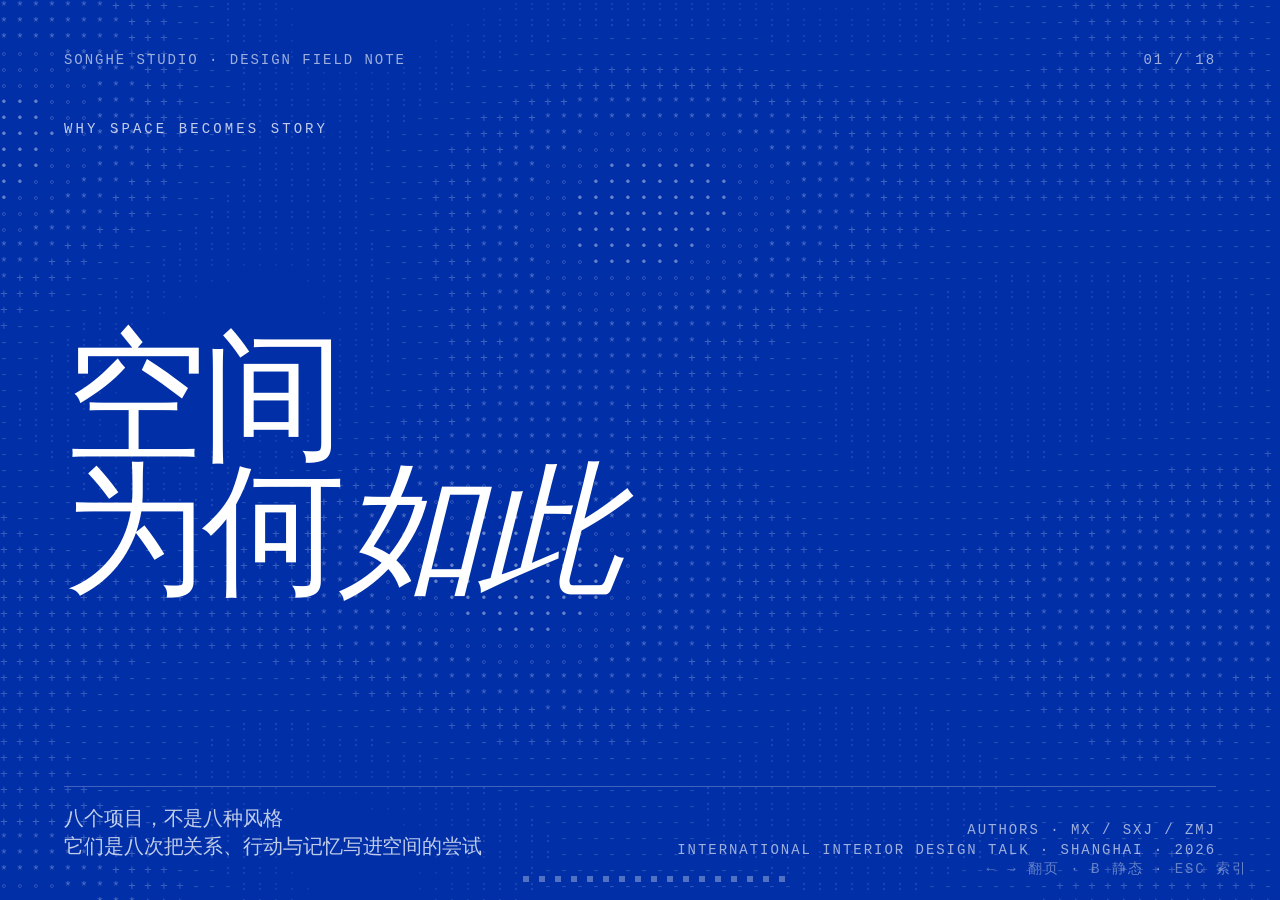
==== commit 4e7b8de2: "Upgrade project galleries and owner layout editor" ====
--- a/index.html
+++ b/index.html
@@ -18,6 +18,7 @@
 <link rel="preconnect" href="https://fonts.googleapis.com">
 <link rel="preconnect" href="https://fonts.gstatic.com" crossorigin>
 <link href="https://fonts.googleapis.com/css2?family=Inter:wght@200;300;400;500;600;700;800;900&family=JetBrains+Mono:wght@300;400;500;600&family=Noto+Sans+SC:wght@200;300;400;500;700;900&display=swap" rel="stylesheet">
+<link rel="stylesheet" href="projects.css">
 <link rel="stylesheet" href="editor.css">
 <style>
   :root{
@@ -1391,7 +1392,7 @@
 </section>
 
 <!-- 05 · SMAT -->
-<section class="slide light" data-layout="S22" data-animate="image-hero">
+<section class="slide light" data-layout="S22" data-animate="image-hero" data-project-id="case01">
   <div class="canvas-card" style="padding:0;display:flex;flex-direction:column;overflow:hidden">
     <div data-anim="img" style="position:relative;flex:0 0 58%;overflow:hidden;background:var(--paper)">
       <img src="images/05-smat-hero.jpg" data-image-slot="s22-hero-21x9" alt="云南 SMAT 旗舰馆：巨石与悬浮结构形成的通道" style="position:absolute;inset:0;width:100%;height:100%;object-fit:cover;object-position:center 35%">
@@ -1421,7 +1422,7 @@
 </section>
 
 <!-- 06 · NANCHANG -->
-<section class="slide dark" data-layout="S08" data-animate="duo-mirror">
+<section class="slide dark" data-layout="S08" data-animate="duo-mirror" data-project-id="case02">
   <div class="canvas-card">
     <div class="chrome-min"><div class="l">CASE 02 · PRIVATE CLUBHOUSE</div><div class="r">06 / 18</div></div>
     <div data-anim="head" style="display:flex;flex-direction:column;gap:1.4vh">
@@ -1453,7 +1454,7 @@
 </section>
 
 <!-- 07 · YANGZHOU -->
-<section class="slide light" data-layout="S16" data-animate="field-notes">
+<section class="slide light" data-layout="S16" data-animate="field-notes" data-project-id="case03">
   <div class="canvas-card">
     <div class="chrome-min"><div class="l">CASE 03 · PRIVATE RESIDENCE</div><div class="r">07 / 18</div></div>
     <div data-anim="head" style="display:flex;flex-direction:column;gap:1.4vh;margin-bottom:2vh">
@@ -1478,7 +1479,7 @@
 </section>
 
 <!-- 08 · WENZHOU -->
-<section class="slide dark" data-layout="S22" data-animate="image-hero">
+<section class="slide dark" data-layout="S22" data-animate="image-hero" data-project-id="case04">
   <div class="canvas-card" style="padding:0;display:flex;flex-direction:column;overflow:hidden">
     <div data-anim="img" style="position:relative;flex:0 0 58%;overflow:hidden;background:var(--ink)">
       <img src="images/08-wenzhou-hero.jpg" data-image-slot="s22-hero-21x9" alt="温州人民一品私宅的客厅与城市景观" style="position:absolute;inset:0;width:100%;height:100%;object-fit:cover;object-position:center 35%">
@@ -1508,7 +1509,7 @@
 </section>
 
 <!-- 09 · HANGZHOU -->
-<section class="slide light" data-layout="S08" data-animate="duo-mirror">
+<section class="slide light" data-layout="S08" data-animate="duo-mirror" data-project-id="case05">
   <div class="canvas-card">
     <div class="chrome-min"><div class="l">CASE 05 · HOSPITALITY</div><div class="r">09 / 18</div></div>
     <div data-anim="head" style="display:flex;flex-direction:column;gap:1.4vh">
@@ -1540,7 +1541,7 @@
 </section>
 
 <!-- 10 · H1 -->
-<section class="slide dark" data-layout="S22" data-animate="image-hero">
+<section class="slide dark" data-layout="S22" data-animate="image-hero" data-project-id="case06">
   <div class="canvas-card" style="padding:0;display:flex;flex-direction:column;overflow:hidden">
     <div data-anim="img" style="position:relative;flex:0 0 58%;overflow:hidden;background:var(--ink)">
       <img src="images/10-h1-hero.jpg" data-image-slot="s22-hero-21x9" alt="成都黄龙溪谷 H1 样板间的客厅" style="position:absolute;inset:0;width:100%;height:100%;object-fit:cover;object-position:center 35%">
@@ -1570,7 +1571,7 @@
 </section>
 
 <!-- 11 · J1 -->
-<section class="slide light" data-layout="S08" data-animate="duo-mirror">
+<section class="slide light" data-layout="S08" data-animate="duo-mirror" data-project-id="case07">
   <div class="canvas-card">
     <div class="chrome-min"><div class="l">CASE 07 · SHOW RESIDENCE J1</div><div class="r">11 / 18</div></div>
     <div data-anim="head" style="display:flex;flex-direction:column;gap:1.4vh">
@@ -1602,7 +1603,7 @@
 </section>
 
 <!-- 12 · COMMUNITY -->
-<section class="slide dark" data-layout="S16" data-animate="field-notes">
+<section class="slide dark" data-layout="S16" data-animate="field-notes" data-project-id="case08">
   <div class="canvas-card">
     <div class="chrome-min"><div class="l">CASE 08 · COMMUNITY SPACE</div><div class="r">12 / 18</div></div>
     <div data-anim="head" style="display:flex;flex-direction:column;gap:1.4vh;margin-bottom:2vh">
@@ -2930,6 +2931,7 @@
   start();
 })();
 </script>
+<script src="projects.js" defer></script>
 <script src="editor.js" defer></script>
 </body>
 </html>
--- a/projects.css
+++ b/projects.css
@@ -0,0 +1,269 @@
+:root {
+  --project-panel: min(30vw, 470px);
+}
+
+.project-gallery-trigger {
+  position: absolute;
+  z-index: 36;
+  right: 0;
+  top: 50%;
+  translate: 0 -50%;
+  width: 44px;
+  min-height: 220px;
+  padding: 18px 10px;
+  border: 0;
+  border-left: 1px solid rgba(250, 250, 248, .42);
+  background: var(--accent);
+  color: #fff;
+  font-family: var(--mono);
+  font-size: 10px;
+  font-weight: 500;
+  letter-spacing: .12em;
+  line-height: 1.4;
+  text-transform: uppercase;
+  writing-mode: vertical-rl;
+  cursor: pointer;
+}
+
+.project-gallery-trigger:hover,
+.project-gallery-trigger:focus-visible {
+  background: var(--ink);
+  outline: 2px solid var(--accent);
+  outline-offset: -2px;
+}
+
+.project-gallery {
+  position: fixed;
+  z-index: 9800;
+  inset: 0;
+  display: grid;
+  grid-template-columns: minmax(0, 1fr) var(--project-panel);
+  background: var(--ink);
+  color: var(--paper);
+  font-family: var(--sans), var(--sans-zh);
+}
+
+.project-gallery[hidden] {
+  display: none;
+}
+
+.project-gallery-stage {
+  position: relative;
+  min-width: 0;
+  min-height: 100vh;
+  display: grid;
+  grid-template-rows: 1fr auto;
+  border-right: 1px solid rgba(250, 250, 248, .22);
+  overflow: hidden;
+}
+
+.project-gallery-visual {
+  position: relative;
+  min-height: 0;
+  background: #111;
+  overflow: hidden;
+}
+
+.project-gallery-image {
+  width: 100%;
+  height: 100%;
+  object-fit: contain;
+  object-position: center;
+  display: block;
+  background: #111;
+}
+
+.project-gallery-index {
+  position: absolute;
+  left: 3vw;
+  top: 3vh;
+  z-index: 2;
+  padding: 8px 10px;
+  background: var(--accent);
+  color: #fff;
+  font-family: var(--mono);
+  font-size: 11px;
+  letter-spacing: .12em;
+}
+
+.project-gallery-controls {
+  min-height: 90px;
+  display: grid;
+  grid-template-columns: auto 1fr auto;
+  align-items: stretch;
+  border-top: 1px solid rgba(250, 250, 248, .22);
+}
+
+.project-gallery-nav {
+  width: 90px;
+  border: 0;
+  background: transparent;
+  color: var(--paper);
+  font-family: var(--mono);
+  font-size: 20px;
+  cursor: pointer;
+}
+
+.project-gallery-nav:hover,
+.project-gallery-nav:focus-visible {
+  background: var(--accent);
+  outline: 0;
+}
+
+.project-gallery-scenes {
+  display: flex;
+  align-items: center;
+  justify-content: center;
+  gap: 8px;
+}
+
+.project-gallery-scene {
+  width: 42px;
+  height: 42px;
+  border: 1px solid rgba(250, 250, 248, .34);
+  background: transparent;
+  color: var(--paper);
+  font-family: var(--mono);
+  font-size: 10px;
+  cursor: pointer;
+}
+
+.project-gallery-scene[aria-current="true"] {
+  border-color: var(--accent);
+  background: var(--accent);
+}
+
+.project-gallery-info {
+  min-height: 100vh;
+  display: flex;
+  flex-direction: column;
+  padding: 4vh 2.7vw 3vh;
+  background: var(--paper);
+  color: var(--ink);
+  overflow-y: auto;
+}
+
+.project-gallery-close {
+  align-self: flex-end;
+  width: 44px;
+  height: 44px;
+  border: 1px solid var(--ink);
+  background: transparent;
+  color: var(--ink);
+  font-family: var(--mono);
+  font-size: 18px;
+  cursor: pointer;
+}
+
+.project-gallery-close:hover,
+.project-gallery-close:focus-visible {
+  border-color: var(--accent);
+  background: var(--accent);
+  color: #fff;
+  outline: 0;
+}
+
+.project-gallery-kicker,
+.project-gallery-label,
+.project-gallery-author,
+.project-gallery-scene-name {
+  font-family: var(--mono);
+  font-size: 10px;
+  letter-spacing: .12em;
+  text-transform: uppercase;
+}
+
+.project-gallery-kicker {
+  margin-top: 6vh;
+  color: var(--accent);
+}
+
+.project-gallery-title {
+  margin: 1.5vh 0 2.5vh;
+  font-size: clamp(34px, 4vw, 68px);
+  font-weight: 200;
+  letter-spacing: -.045em;
+  line-height: .94;
+}
+
+.project-gallery-author {
+  display: flex;
+  justify-content: space-between;
+  padding: 12px 0;
+  border-top: 1px solid var(--ink);
+  border-bottom: 1px solid var(--ink);
+}
+
+.project-gallery-block {
+  margin-top: 3vh;
+}
+
+.project-gallery-label {
+  display: block;
+  margin-bottom: 8px;
+  color: #737373;
+}
+
+.project-gallery-text {
+  margin: 0;
+  font-size: 14px;
+  font-weight: 300;
+  line-height: 1.75;
+}
+
+.project-gallery-materials {
+  display: flex;
+  flex-wrap: wrap;
+  gap: 6px;
+}
+
+.project-gallery-materials span {
+  padding: 7px 9px;
+  border: 1px solid #b8b8b5;
+  font-size: 11px;
+}
+
+.project-gallery-scene-name {
+  margin-top: auto;
+  padding-top: 3vh;
+  color: var(--accent);
+}
+
+body.project-gallery-open {
+  overflow: hidden;
+}
+
+@media (max-width: 900px) {
+  :root {
+    --project-panel: 100%;
+  }
+
+  .project-gallery {
+    display: block;
+    overflow-y: auto;
+  }
+
+  .project-gallery-stage {
+    min-height: 72vh;
+    height: 72vh;
+    border-right: 0;
+  }
+
+  .project-gallery-info {
+    min-height: auto;
+    padding: 28px 24px 48px;
+  }
+
+  .project-gallery-kicker {
+    margin-top: 28px;
+  }
+
+  .project-gallery-title {
+    font-size: 44px;
+  }
+
+  .project-gallery-trigger {
+    width: 38px;
+    min-height: 176px;
+  }
+}
--- a/editor.css
+++ b/editor.css
@@ -8,7 +8,7 @@
 #owner-editor-panel,
 #owner-editor-auth,
 #owner-editor-toast {
-  font-family: "Inter", "Microsoft YaHei UI", sans-serif;
+  font-family: var(--sans), var(--sans-zh);
 }
 
 #owner-editor-launch {
@@ -111,6 +111,12 @@
   color: #fff;
 }
 
+.oe-btn.active {
+  border-color: var(--editor-blue);
+  background: var(--editor-blue);
+  color: #fff;
+}
+
 .oe-token-help {
   display: block;
   margin-top: 10px;
@@ -179,6 +185,25 @@
   outline-offset: 3px;
 }
 
+[data-owner-movable="true"] {
+  translate: var(--owner-x, 0) var(--owner-y, 0);
+}
+
+.owner-editing [data-owner-graphic="true"] {
+  outline: 1px dashed rgba(0, 47, 167, .42);
+  outline-offset: 4px;
+}
+
+.owner-move-mode [data-owner-movable="true"] {
+  cursor: move !important;
+  touch-action: none;
+  user-select: none;
+}
+
+.owner-move-mode [data-owner-editable="true"] {
+  cursor: move;
+}
+
 .owner-editing [data-owner-image="true"] {
   cursor: pointer;
   outline: 2px solid rgba(0, 47, 167, .64);
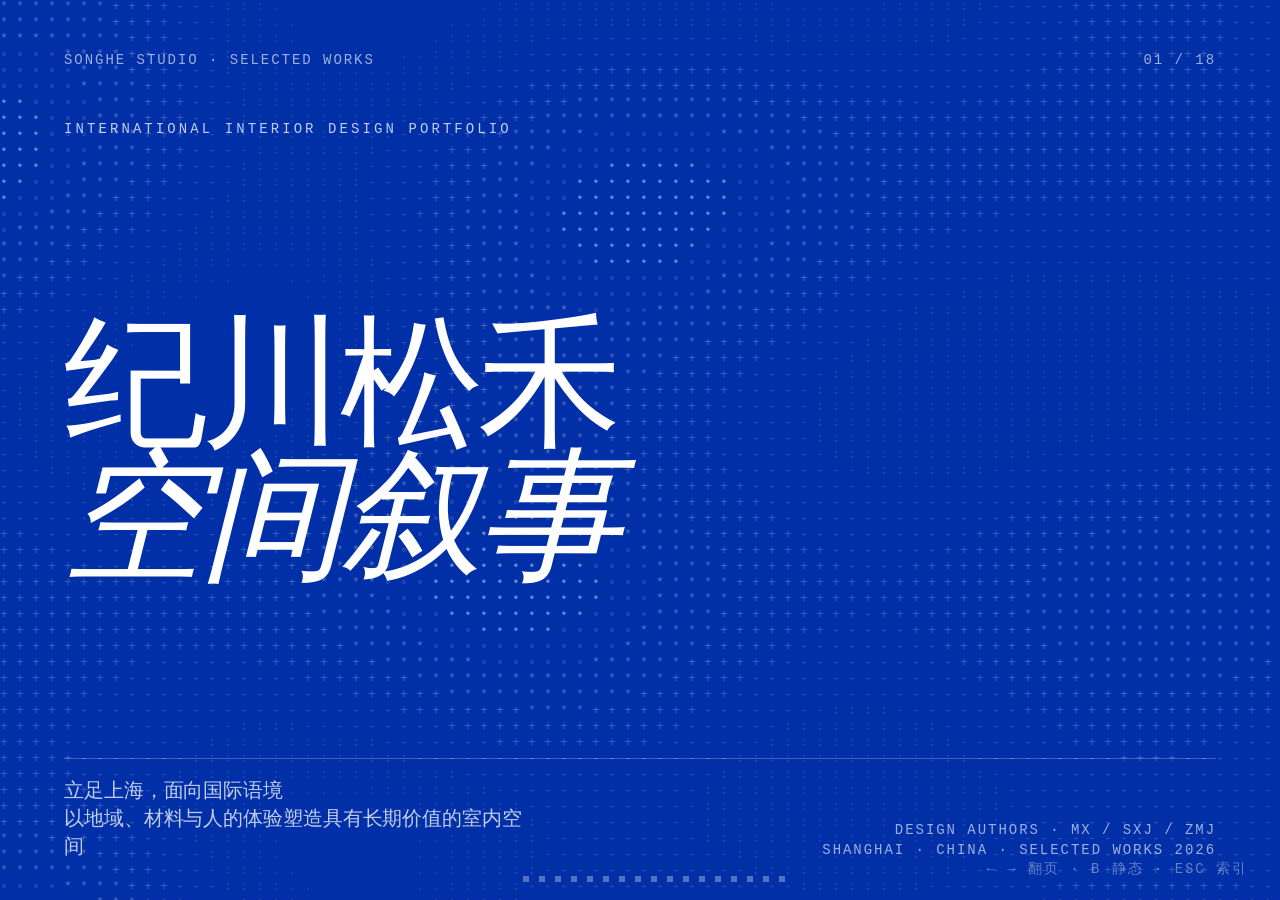
==== commit abdbf87a: "Refine studio portfolio introduction and project narratives" ====
--- a/index.html
+++ b/index.html
@@ -4,11 +4,11 @@
 <meta charset="UTF-8">
 <meta name="viewport" content="width=device-width, initial-scale=1.0">
 <meta http-equiv="Content-Security-Policy" content="default-src 'self'; img-src 'self' data: blob:; style-src 'self' 'unsafe-inline' https://fonts.googleapis.com; font-src 'self' data: https://fonts.gstatic.com; script-src 'self' 'unsafe-inline'; connect-src 'self' https://api.github.com">
-<title>空间为何如此 · Why Space Becomes Story</title>
-<meta name="description" content="纪川松禾室内设计作品与空间叙事">
+<title>纪川松禾室内设计 · International Interior Design Portfolio</title>
+<meta name="description" content="纪川松禾室内设计上海工作室精选作品集，呈现零售、会所、住宅、酒店与社区空间中的地域研究、材料表达与空间叙事">
 <meta property="og:type" content="website">
-<meta property="og:title" content="空间为何如此 · 纪川松禾室内设计">
-<meta property="og:description" content="八个项目，八段从地区、材质与人的关系出发的空间故事">
+<meta property="og:title" content="纪川松禾室内设计 · 国际作品集">
+<meta property="og:description" content="八个精选项目，呈现零售、会所、住宅、酒店与社区空间中的地域研究、材料表达与空间叙事">
 <meta property="og:url" content="https://zhennizhang246-stack.github.io/Ji-Chuan-Song-He-studio/">
 <meta property="og:image" content="https://zhennizhang246-stack.github.io/Ji-Chuan-Song-He-studio/images/share-cover.jpg">
 <meta property="og:image:width" content="1200">
@@ -1321,13 +1321,13 @@
 <section class="slide accent" data-layout="SWISS-COVER-ASCII" data-animate="hero">
   <div class="canvas-card">
     <canvas class="ascii-bg" aria-hidden="true"></canvas>
-    <div class="chrome-min"><div class="l">SONGHE STUDIO · DESIGN FIELD NOTE</div><div class="r">01 / 18</div></div>
+    <div class="chrome-min"><div class="l">SONGHE STUDIO · SELECTED WORKS</div><div class="r">01 / 18</div></div>
     <div style="flex:1;display:grid;grid-template-rows:auto 1fr auto;gap:2.6vh">
-      <div data-anim="kicker" class="t-meta" style="color:rgba(255,255,255,.76);letter-spacing:.22em">WHY SPACE BECOMES STORY</div>
-      <h1 data-anim="title" style="align-self:center;font-weight:200;font-size:min(11.2vw,18.5vh);line-height:.93;letter-spacing:-.035em;color:#fff">空间<br/>为何<span style="font-style:italic;font-weight:300">如此</span></h1>
+      <div data-anim="kicker" class="t-meta" style="color:rgba(255,255,255,.76);letter-spacing:.22em">INTERNATIONAL INTERIOR DESIGN PORTFOLIO</div>
+      <h1 data-anim="title" style="align-self:center;font-weight:200;font-size:min(11.2vw,18.5vh);line-height:.93;letter-spacing:-.035em;color:#fff">纪川松禾<br/><span style="font-style:italic;font-weight:300">空间叙事</span></h1>
       <div data-anim="bottom" style="border-top:1px solid rgba(255,255,255,.25);padding-top:2vh;display:flex;justify-content:space-between;align-items:end">
-        <p class="lead" style="max-width:40ch;color:rgba(255,255,255,.88)">八个项目，不是八种风格<br/>它们是八次把关系、行动与记忆写进空间的尝试</p>
-        <div class="t-meta" style="color:rgba(255,255,255,.62);text-align:right">AUTHORS · MX / SXJ / ZMJ<br/>INTERNATIONAL INTERIOR DESIGN TALK · SHANGHAI · 2026</div>
+        <p class="lead" style="max-width:42ch;color:rgba(255,255,255,.88)">立足上海，面向国际语境<br/>以地域、材料与人的体验塑造具有长期价值的室内空间</p>
+        <div class="t-meta" style="color:rgba(255,255,255,.62);text-align:right">DESIGN AUTHORS · MX / SXJ / ZMJ<br/>SHANGHAI · CHINA · SELECTED WORKS 2026</div>
       </div>
     </div>
   </div>
@@ -1336,12 +1336,12 @@
 <!-- 02 · STATEMENT -->
 <section class="slide light" data-layout="S09" data-animate="matrix-statement">
   <div class="canvas-card">
-    <div class="chrome-min"><div class="l">OPENING · POSITION</div><div class="r">02 / 18</div></div>
+    <div class="chrome-min"><div class="l">STUDIO · POSITION</div><div class="r">02 / 18</div></div>
     <span class="ring-mat" style="position:absolute;left:5vw;bottom:8vh;width:17vw;height:17vw;color:var(--accent)"></span>
     <div style="flex:1;display:flex;align-items:center">
-      <h2 data-anim="line" class="h-statement" style="max-width:82vw">空间不是<br/>被看见，<br/><span style="color:var(--accent)">而是被经历</span></h2>
-    </div>
-    <div data-anim="up" class="t-meta" style="align-self:flex-end">A SPACE IS A SEQUENCE, NOT AN IMAGE</div>
+      <h2 data-anim="line" class="h-statement" style="max-width:82vw">我们以空间<br/>回应地域，<br/><span style="color:var(--accent)">材料与人</span></h2>
+    </div>
+    <div data-anim="up" class="t-meta" style="align-self:flex-end">DESIGNING PLACE, MATERIAL AND HUMAN EXPERIENCE</div>
   </div>
 </section>
 
@@ -1352,20 +1352,20 @@
       <div class="half b-ink" style="padding:5.6vh 3.6vw 4.4vh;justify-content:space-between">
         <div class="chrome-min"><div class="l">POSITION · 01</div><div class="r">03 / 18</div></div>
         <div data-anim="left">
-          <div class="t-meta">WHAT IS EASY TO SHOW</div>
-          <h2 style="font-size:min(8vw,14vh);font-weight:200;line-height:.92;margin-top:2vh">Style</h2>
-          <p class="lead" style="margin-top:3vh;max-width:30ch">材质、色彩、家具与形式，构成空间被看见的一面</p>
+          <div class="t-meta">STUDIO IDENTITY</div>
+          <h2 style="font-size:min(8vw,14vh);font-weight:200;line-height:.92;margin-top:2vh">Context</h2>
+          <p class="lead" style="margin-top:3vh;max-width:30ch">从城市、文化与建筑条件出发，为每个项目建立独有的空间身份</p>
         </div>
-        <div class="t-meta">THE IMAGE</div>
+        <div class="t-meta">PLACE · CULTURE · IDENTITY</div>
       </div>
       <div class="half b-grey" style="padding:5.6vh 3.6vw 4.4vh;justify-content:space-between;color:var(--ink)">
-        <div class="chrome-min"><div class="l">POSITION · 02</div><div class="r">WHY IT EXISTS</div></div>
+        <div class="chrome-min"><div class="l">POSITION · 02</div><div class="r">HOW IT FEELS</div></div>
         <div data-anim="right">
-          <div class="t-meta" style="color:var(--accent)">WHAT I WANT TO EXPLAIN</div>
-          <h2 style="font-size:min(8vw,14vh);font-weight:200;line-height:.92;margin-top:2vh;color:var(--accent)">Story</h2>
-          <p class="lead" style="margin-top:3vh;max-width:30ch">人在何处停下、转身、靠近或独处，才构成设计必须如此的理由</p>
+          <div class="t-meta" style="color:var(--accent)">SPATIAL EXPERIENCE</div>
+          <h2 style="font-size:min(8vw,14vh);font-weight:200;line-height:.92;margin-top:2vh;color:var(--accent)">Journey</h2>
+          <p class="lead" style="margin-top:3vh;max-width:30ch">通过动线、尺度、光与触感，让空间在行走与停留之间形成完整体验</p>
         </div>
-        <div class="t-meta">THE NECESSITY</div>
+        <div class="t-meta">SEQUENCE · MATERIAL · MEMORY</div>
       </div>
     </div>
   </div>
@@ -1376,16 +1376,16 @@
   <div class="canvas-card">
     <div class="chrome-min"><div class="l">METHOD · NARRATIVE SEQUENCE</div><div class="r">04 / 18</div></div>
     <div data-anim="head" style="display:flex;flex-direction:column;gap:1.4vh">
-      <div class="t-meta">FIVE QUESTIONS BEFORE FORM</div>
-      <h2 style="font-size:min(6.4vw,11.2vh);font-weight:200;line-height:.96;letter-spacing:-.035em">我如何让空间开始讲故事</h2>
+      <div class="t-meta">FROM RESEARCH TO EXPERIENCE</div>
+      <h2 style="font-size:min(6.4vw,11.2vh);font-weight:200;line-height:.96;letter-spacing:-.035em">从场所研究到空间体验</h2>
     </div>
     <div class="timeline-h nav-safe-bottom-tight" data-anim="timeline">
       <div class="tl-row">
-        <div class="th-node up"><span class="dot"></span><div class="label"><span class="yr">01</span><span class="name">Listen 倾听</span><span class="desc">谁在这里生活？</span></div></div>
-        <div class="th-node down"><span class="dot"></span><div class="label"><span class="yr">02</span><span class="name">Conflict 冲突</span><span class="desc">真正矛盾是什么？</span></div></div>
-        <div class="th-node up accent"><span class="dot"></span><div class="label"><span class="yr">03</span><span class="name">Sequence 顺序</span><span class="desc">体验如何展开？</span></div></div>
-        <div class="th-node down"><span class="dot"></span><div class="label"><span class="yr">04</span><span class="name">Material 材料</span><span class="desc">触感承担什么角色？</span></div></div>
-        <div class="th-node up"><span class="dot"></span><div class="label"><span class="yr">05</span><span class="name">Memory 记忆</span><span class="desc">离开后留下什么？</span></div></div>
+        <div class="th-node up"><span class="dot"></span><div class="label"><span class="yr">01</span><span class="name">Research 研究</span><span class="desc">理解城市与场所</span></div></div>
+        <div class="th-node down"><span class="dot"></span><div class="label"><span class="yr">02</span><span class="name">Brief 命题</span><span class="desc">提炼真实需求</span></div></div>
+        <div class="th-node up accent"><span class="dot"></span><div class="label"><span class="yr">03</span><span class="name">Sequence 动线</span><span class="desc">组织体验节奏</span></div></div>
+        <div class="th-node down"><span class="dot"></span><div class="label"><span class="yr">04</span><span class="name">Material 材料</span><span class="desc">建立感知层次</span></div></div>
+        <div class="th-node up"><span class="dot"></span><div class="label"><span class="yr">05</span><span class="name">Memory 记忆</span><span class="desc">留下空间识别</span></div></div>
       </div>
     </div>
   </div>
@@ -1404,7 +1404,7 @@
     </div>
     <div data-anim="kpi" class="image-hero-body" style="padding:4.2vh 5vw 4.4vh">
       <div>
-        <p class="visual-note" style="max-width:44ch">故事从云南山地的地质感开始，原创服装需要一处既原始又精确的舞台，因此我让粗粝岩体与白色格栅相遇，顾客在压缩与释放之间完成一次穿越，商品也从陈列物变成被发现的对象</p>
+        <p class="visual-note" style="max-width:44ch">故事从云南山地的地质感开始，原创服装需要一处既原始又精确的舞台，粗粝岩体与白色格栅在此相遇，顾客在压缩与释放之间完成一次穿越，商品也从陈列物变成被发现的对象</p>
         <div class="case-dossier compact">
           <div><span class="d-label">REGION</span><span class="d-value">云南 Yunnan</span></div>
           <div><span class="d-label">AUTHOR</span><span class="d-value">MX</span></div>
@@ -1472,7 +1472,7 @@
       <article class="brief-card" data-anim="card"><div class="brief-media"><img src="images/07-yangzhou-bedroom.jpg" data-image-slot="s16-brief-16x10" alt="扬州私宅卧室"><span class="t-meta">BEDROOM · 02</span></div></article>
       <article class="brief-card" data-anim="card"><div class="brief-media"><img src="images/07-yangzhou-bath.jpg" data-image-slot="s16-brief-16x10" alt="扬州私宅浴室"><span class="t-meta">BATH · 03</span></div></article>
       <article class="brief-card" data-anim="card"><div class="brief-title">Region<br/>园林不被复制</div><div class="brief-note">扬州的含蓄被转译成框景、层叠与若隐若现</div></article>
-      <article class="brief-card is-accent" data-anim="card"><div class="brief-title">Story<br/>夜里的室内园林</div><div class="brief-note">家庭需要从城市噪声中退场，因此我用深木和铜网建立包裹，再让透光石像月光一样标记餐、卧与沐浴的动作</div></article>
+      <article class="brief-card is-accent" data-anim="card"><div class="brief-title">Story<br/>夜里的室内园林</div><div class="brief-note">家庭需要从城市噪声中退场，深木和铜网建立包裹，透光石如月光般标记餐、卧与沐浴的动作</div></article>
       <article class="brief-card" data-anim="card"><div class="brief-title">Reason<br/>安静需要层次</div><div class="brief-note">灰玻与金属框让视线穿透但不直白，私密因此不是封闭</div></article>
     </div>
   </div>
@@ -1491,7 +1491,7 @@
     </div>
     <div data-anim="kpi" class="image-hero-body" style="padding:4.2vh 5vw 4.4vh;color:var(--paper)">
       <div>
-        <p class="visual-note" style="max-width:44ch">温州是一座向外生长的商业城市，住宅需要同时容纳速度与归静，因此我用白色石材放大天光，用深色木饰面和黑白织物压住室内重心，让城市天际线成为最远的一层材料</p>
+        <p class="visual-note" style="max-width:44ch">温州是一座向外生长的商业城市，住宅需要同时容纳速度与归静，白色石材放大天光，深色木饰面与黑白织物稳定室内重心，让城市天际线成为最远的一层材料</p>
         <div class="case-dossier compact">
           <div><span class="d-label">REGION</span><span class="d-value">温州 Wenzhou</span></div>
           <div><span class="d-label">AUTHOR</span><span class="d-value">MX</span></div>
@@ -1553,7 +1553,7 @@
     </div>
     <div data-anim="kpi" class="image-hero-body" style="padding:4.2vh 5vw 4.4vh;color:var(--paper)">
       <div>
-        <p class="visual-note" style="max-width:44ch">成都生活的魅力来自缓慢与松弛，因此 H1 不需要强烈造型，我用浅木、暖白肌理与柔软织物降低视觉噪声，再把窗边留给漫长天光，让时间代替装饰成为每天都在变化的主角</p>
+        <p class="visual-note" style="max-width:44ch">成都生活的魅力来自缓慢与松弛，因此 H1 不需要强烈造型，浅木、暖白肌理与柔软织物降低视觉噪声，窗边留给漫长天光，让时间代替装饰成为每天都在变化的主角</p>
         <div class="case-dossier compact">
           <div><span class="d-label">REGION</span><span class="d-value">成都 Chengdu</span></div>
           <div><span class="d-label">AUTHOR</span><span class="d-value">ZMJ</span></div>
@@ -1622,7 +1622,7 @@
       <article class="brief-card" data-anim="card"><div class="brief-media"><img src="images/12-community-03.jpg" data-image-slot="s16-brief-16x10" alt="社区共享空间阅读餐桌"><span class="t-meta">READ · 03</span></div></article>
       <article class="brief-card" data-anim="card"><div class="brief-media"><img src="images/12-community-04.jpg" data-image-slot="s16-brief-16x10" alt="社区共享空间休闲区"><span class="t-meta">REST · 04</span></div></article>
       <article class="brief-card" data-anim="card"><div class="brief-media"><img src="images/12-community-05.jpg" data-image-slot="s16-brief-16x10" alt="社区共享空间绿植边界"><span class="t-meta">BREATHE · 05</span></div></article>
-      <article class="brief-card is-accent" data-anim="card"><div class="brief-title">Story<br/>把架空层变成院落</div><div class="brief-note">郑州的中原院落强调共同生活，因此我不用一间空旷大厅，而用屏风、家具和绿植围出五个尺度不同的房间，让独处、旁观与交谈自然发生</div></article>
+      <article class="brief-card is-accent" data-anim="card"><div class="brief-title">Story<br/>把架空层变成院落</div><div class="brief-note">郑州的中原院落强调共同生活，设计没有采用空旷大厅，而以屏风、家具和绿植围出五个尺度不同的房间，让独处、旁观与交谈自然发生</div></article>
     </div>
   </div>
 </section>
@@ -1630,12 +1630,12 @@
 <!-- 13 · AUTHORSHIP -->
 <section class="slide light" data-layout="S09" data-animate="matrix-statement">
   <div class="canvas-card">
-    <div class="chrome-min"><div class="l">SYNTHESIS · AUTHORSHIP</div><div class="r">13 / 18</div></div>
+    <div class="chrome-min"><div class="l">STUDIO · DESIGN APPROACH</div><div class="r">13 / 18</div></div>
     <span class="dot-mat lg" style="position:absolute;right:5vw;top:14vh;width:26vw;height:26vw;color:var(--accent)"></span>
     <div style="flex:1;display:flex;align-items:center">
-      <h2 data-anim="line" class="h-statement" style="max-width:84vw">不同风格，<br/><span style="color:var(--accent)">同一作者</span></h2>
-    </div>
-    <p data-anim="up" class="lead" style="max-width:42ch">作者性不来自重复一种形式，而来自持续追问同一种“为什么”</p>
+      <h2 data-anim="line" class="h-statement" style="max-width:84vw">八个项目，<br/><span style="color:var(--accent)">一种方法</span></h2>
+    </div>
+    <p data-anim="up" class="lead" style="max-width:46ch">工作室不复制统一风格，而以清晰的方法回应不同城市、功能与生活方式</p>
   </div>
 </section>
 
@@ -1645,9 +1645,9 @@
     <div class="chrome-min"><div class="l">SYSTEM · THREE NESTED LAYERS</div><div class="r">14 / 18</div></div>
     <div class="system-diagram">
       <div data-anim="line">
-        <div class="t-meta">THE STORY SYSTEM</div>
-        <h2 style="font-size:min(5.8vw,10.2vh);font-weight:200;line-height:.96;margin-top:1.6vh">空间叙事<br/>不是概念包装</h2>
-        <p class="lead" style="margin-top:4vh;max-width:32ch">它是三层关系在同一时刻成立：人的需要决定顺序，顺序决定材料如何被感知</p>
+        <div class="t-meta">OUR SPATIAL NARRATIVE SYSTEM</div>
+        <h2 style="font-size:min(5.8vw,10.2vh);font-weight:200;line-height:.96;margin-top:1.6vh">空间叙事<br/>是一套设计方法</h2>
+        <p class="lead" style="margin-top:4vh;max-width:32ch">人的需要定义体验顺序，体验顺序决定材料、光与尺度如何被感知</p>
       </div>
       <div data-anim="diagram" style="position:relative;height:58vh;display:flex;align-items:center;justify-content:center">
         <div style="position:absolute;width:54vh;height:54vh;border:1px solid rgba(255,255,255,.28);border-radius:50%"></div>
@@ -1666,15 +1666,15 @@
   <div class="canvas-card">
     <div class="chrome-min"><div class="l">PROCESS · ITERATION LOOP</div><div class="r">15 / 18</div></div>
     <div data-anim="head" style="display:flex;flex-direction:column;gap:1.4vh">
-      <div class="t-meta">DESIGN IS A REPEATED QUESTION</div>
-      <h2 style="font-size:min(5.8vw,10.2vh);font-weight:200;line-height:.96">每一次校准，都让形式更必然</h2>
+      <div class="t-meta">DESIGN THROUGH ITERATION</div>
+      <h2 style="font-size:min(5.8vw,10.2vh);font-weight:200;line-height:.96">每一次推演，都让形式更准确</h2>
     </div>
     <div class="loop-diagram nav-safe-bottom-tight">
       <div class="loop-steps" data-anim="steps">
-        <div class="loop-step"><span class="n">01</span><span>倾听真实生活，而非风格偏好</span></div>
-        <div class="loop-step"><span class="n">02</span><span>把冲突压缩成一句空间命题</span></div>
-        <div class="loop-step"><span class="n">03</span><span>用动线、尺度与光建立原型</span></div>
-        <div class="loop-step"><span class="n">04</span><span>删去不能解释的形式，再回到人</span></div>
+        <div class="loop-step"><span class="n">01</span><span>研究地域文化与真实生活</span></div>
+        <div class="loop-step"><span class="n">02</span><span>将需求转化为空间命题</span></div>
+        <div class="loop-step"><span class="n">03</span><span>以动线、尺度与光建立原型</span></div>
+        <div class="loop-step"><span class="n">04</span><span>通过材料与细节完成体验</span></div>
       </div>
       <div data-anim="diagram" style="position:relative;height:42vh;display:flex;align-items:center;justify-content:center">
         <div style="position:absolute;width:38vh;height:38vh;border:1px solid var(--accent);border-radius:50%"></div>
@@ -1694,8 +1694,8 @@
   <div class="canvas-card">
     <div class="chrome-min"><div class="l">PRINCIPLES · LONG-TERM PRACTICE</div><div class="r">16 / 18</div></div>
     <div data-anim="head" style="display:flex;flex-direction:column;gap:1.4vh;margin-bottom:7vh">
-      <div class="t-meta">FOUR THINGS I KEEP</div>
-      <h2 style="font-size:min(5.8vw,10.2vh);font-weight:200;line-height:.96">我的设计，不依赖固定风格</h2>
+      <div class="t-meta">FOUR STUDIO PRINCIPLES</div>
+      <h2 style="font-size:min(5.8vw,10.2vh);font-weight:200;line-height:.96">我们不复制固定风格</h2>
     </div>
     <div class="four-cards nav-safe-bottom-tight">
       <article class="fc-col" data-anim="card"><div class="t-meta">— 01 / RESTRAINT</div><h3 class="fc-title">克制</h3><p class="visual-note">让一个动作成为主角，其余都退后</p></article>
@@ -1712,13 +1712,13 @@
     <div class="split-half">
       <div class="half b-grey" style="padding:5.6vh 3.6vw 4.4vh;justify-content:space-between;color:var(--ink)">
         <div class="chrome-min"><div class="l">FINAL POSITION</div><div class="r">17 / 18</div></div>
-        <div data-anim="left"><div class="t-meta">DESIGN AS TASTE</div><h2 style="font-size:min(7.4vw,13vh);font-weight:200;line-height:.92;margin-top:2vh">审美<br/>给出选择</h2></div>
-        <p class="visual-note">它决定我们喜欢什么</p>
+        <div data-anim="left"><div class="t-meta">DESIGN AS IDENTITY</div><h2 style="font-size:min(7.4vw,13vh);font-weight:200;line-height:.92;margin-top:2vh">审美<br/>建立识别</h2></div>
+        <p class="visual-note">它让每个项目拥有清晰而独立的性格</p>
       </div>
       <div class="half b-accent" style="padding:5.6vh 3.6vw 4.4vh;justify-content:space-between">
         <div class="chrome-min" style="color:rgba(255,255,255,.68)"><div class="l">DESIGN AS NECESSITY</div><div class="r">WHY IT MUST BE</div></div>
-        <div data-anim="right"><div class="t-meta" style="color:rgba(255,255,255,.76)">DESIGN AS REASONING</div><h2 style="font-size:min(7.4vw,13vh);font-weight:200;line-height:.92;margin-top:2vh;color:#fff">叙事<br/>给出理由</h2></div>
-        <p class="visual-note" style="color:rgba(255,255,255,.88)">它解释为什么空间只能如此</p>
+        <div data-anim="right"><div class="t-meta" style="color:rgba(255,255,255,.76)">DESIGN AS MEANING</div><h2 style="font-size:min(7.4vw,13vh);font-weight:200;line-height:.92;margin-top:2vh;color:#fff">叙事<br/>建立意义</h2></div>
+        <p class="visual-note" style="color:rgba(255,255,255,.88)">它把地域、行动与记忆连接成完整体验</p>
       </div>
     </div>
   </div>
@@ -1733,18 +1733,18 @@
         <div class="chrome-min" style="margin-bottom:0;color:rgba(255,255,255,.68)"><div class="l">18 / 18</div><div class="r">CLOSING</div></div>
         <div data-anim="manifesto" style="position:relative;z-index:1">
           <div class="t-meta" style="color:rgba(255,255,255,.78)">MANIFESTO</div>
-          <h2 style="font-size:min(7.6vw,13.2vh);font-weight:200;line-height:.94;letter-spacing:-.035em;color:#fff;margin-top:2vh">让每个空间<br/>都有一个<br/><span style="font-style:italic;font-weight:300">必须如此</span>的理由</h2>
+          <h2 style="font-size:min(7.6vw,13.2vh);font-weight:200;line-height:.94;letter-spacing:-.035em;color:#fff;margin-top:2vh">让空间回应<br/>地域、人与<br/><span style="font-style:italic;font-weight:300">未来生活</span></h2>
         </div>
-        <div class="t-meta" style="color:rgba(255,255,255,.62)">SONGHE STUDIO · SHANGHAI</div>
+        <div class="t-meta" style="color:rgba(255,255,255,.62)">SONGHE STUDIO · SHANGHAI · SELECTED WORKS</div>
       </div>
       <div class="half" style="padding:5.6vh 3.6vw 4.4vh;justify-content:space-between;background:var(--paper);color:var(--ink)">
         <div class="chrome-min"><div class="l">TAKEAWAYS</div><div class="r">03 RULES</div></div>
         <div data-anim="rules" style="display:flex;flex-direction:column">
-          <div style="padding:2.4vh 0;border-top:1px solid var(--grey-2)"><div class="t-meta">01 · HUMAN</div><h3 style="font-size:min(2.5vw,4.6vh);font-weight:300;margin-top:1vh">先设计人的关系</h3><p class="body-sm" style="margin-top:1vh">形式从行动与距离中产生</p></div>
-          <div style="padding:2.4vh 0;border-top:1px solid var(--grey-2)"><div class="t-meta">02 · SEQUENCE</div><h3 style="font-size:min(2.5vw,4.6vh);font-weight:300;margin-top:1vh">再设计体验的顺序</h3><p class="body-sm" style="margin-top:1vh">入口、停顿、转折与抵达共同讲述</p></div>
-          <div style="padding:2.4vh 0;border-top:1px solid var(--accent);color:var(--accent)"><div class="t-meta" style="color:var(--accent)">03 · MEMORY</div><h3 style="font-size:min(2.5vw,4.6vh);font-weight:300;margin-top:1vh">最后设计被记住的瞬间</h3><p class="body-sm" style="margin-top:1vh">一块石、一束光、一条地平线，就足够</p></div>
+          <div style="padding:2.4vh 0;border-top:1px solid var(--grey-2)"><div class="t-meta">01 · PLACE</div><h3 style="font-size:min(2.5vw,4.6vh);font-weight:300;margin-top:1vh">尊重每个场所的独特性</h3><p class="body-sm" style="margin-top:1vh">设计从城市、文化与建筑条件中生长</p></div>
+          <div style="padding:2.4vh 0;border-top:1px solid var(--grey-2)"><div class="t-meta">02 · EXPERIENCE</div><h3 style="font-size:min(2.5vw,4.6vh);font-weight:300;margin-top:1vh">组织完整的空间体验</h3><p class="body-sm" style="margin-top:1vh">动线、尺度、光与材料共同塑造感知</p></div>
+          <div style="padding:2.4vh 0;border-top:1px solid var(--accent);color:var(--accent)"><div class="t-meta" style="color:var(--accent)">03 · VALUE</div><h3 style="font-size:min(2.5vw,4.6vh);font-weight:300;margin-top:1vh">创造可持续的长期价值</h3><p class="body-sm" style="margin-top:1vh">让空间在使用、时间与记忆中持续成立</p></div>
         </div>
-        <div class="t-meta" style="text-align:right">THANK YOU · 谢谢</div>
+        <div class="t-meta" style="text-align:right">SONGHE STUDIO · SHANGHAI</div>
       </div>
     </div>
   </div>
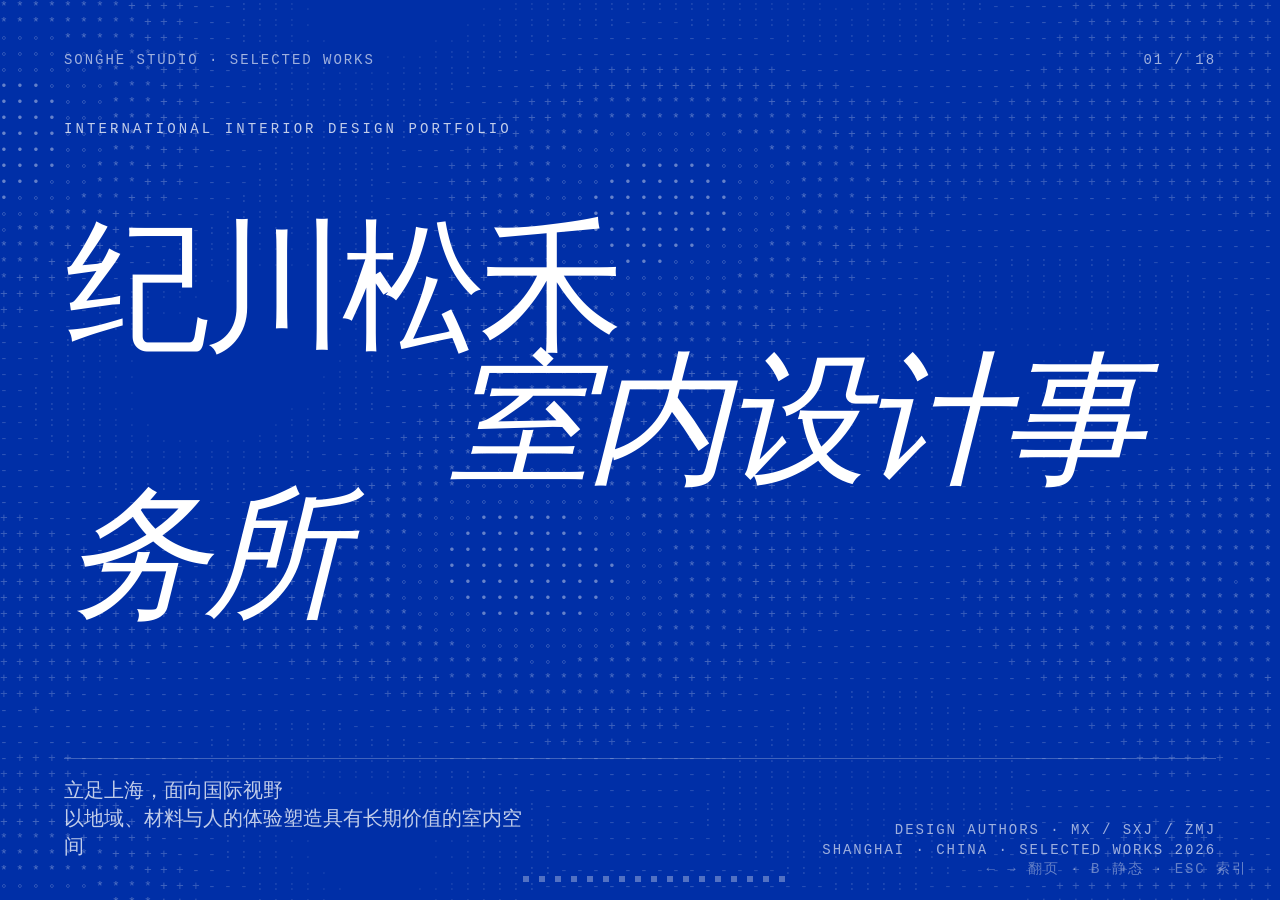
==== commit 2af752ad: "Unify project authors as SXJ MX ZMJ" ====
--- a/index.html
+++ b/index.html
@@ -1407,7 +1407,7 @@
         <p class="visual-note" style="max-width:44ch">故事从云南山地的地质感开始，原创服装需要一处既原始又精确的舞台，粗粝岩体与白色格栅在此相遇，顾客在压缩与释放之间完成一次穿越，商品也从陈列物变成被发现的对象</p>
         <div class="case-dossier compact">
           <div><span class="d-label">REGION</span><span class="d-value">云南 Yunnan</span></div>
-          <div><span class="d-label">AUTHOR</span><span class="d-value">MX</span></div>
+          <div><span class="d-label">AUTHOR</span><span class="d-value">SXJ MX ZMJ</span></div>
           <div><span class="d-label">MATERIAL</span><span class="d-value">青绿石材 · 粗岩 · 白色金属格栅</span></div>
           <div><span class="d-label">CONCEPT</span><span class="d-value">Geological Passage</span></div>
         </div>
@@ -1433,7 +1433,7 @@
       <div><span class="d-label">REGION</span><span class="d-value">南昌红谷滩 Nanchang</span></div>
       <div><span class="d-label">MATERIAL</span><span class="d-value">灰色石材 · 深色金属网 · 发光亚克力</span></div>
       <div><span class="d-label">CONCEPT</span><span class="d-value">Quiet Ceremony</span></div>
-      <div><span class="d-label">AUTHOR</span><span class="d-value">SXJ</span></div>
+      <div><span class="d-label">AUTHOR</span><span class="d-value">SXJ MX ZMJ</span></div>
     </div>
     <div class="duo-compare" style="margin-top:2.5vh">
       <div class="col" data-anim="left">
@@ -1465,7 +1465,7 @@
       <div><span class="d-label">REGION</span><span class="d-value">扬州 Yangzhou</span></div>
       <div><span class="d-label">MATERIAL</span><span class="d-value">深色木饰面 · 铜色网 · 透光石 · 灰玻</span></div>
       <div><span class="d-label">CONCEPT</span><span class="d-value">Interior Garden at Night</span></div>
-      <div><span class="d-label">AUTHOR</span><span class="d-value">ZMJ</span></div>
+      <div><span class="d-label">AUTHOR</span><span class="d-value">SXJ MX ZMJ</span></div>
     </div>
     <div class="brief-grid nav-safe-bottom-tight">
       <article class="brief-card" data-anim="card"><div class="brief-media"><img src="images/07-yangzhou-dining.jpg" data-image-slot="s16-brief-16x10" alt="扬州私宅餐厅"><span class="t-meta">DINING · 01</span></div></article>
@@ -1494,7 +1494,7 @@
         <p class="visual-note" style="max-width:44ch">温州是一座向外生长的商业城市，住宅需要同时容纳速度与归静，白色石材放大天光，深色木饰面与黑白织物稳定室内重心，让城市天际线成为最远的一层材料</p>
         <div class="case-dossier compact">
           <div><span class="d-label">REGION</span><span class="d-value">温州 Wenzhou</span></div>
-          <div><span class="d-label">AUTHOR</span><span class="d-value">MX</span></div>
+          <div><span class="d-label">AUTHOR</span><span class="d-value">SXJ MX ZMJ</span></div>
           <div><span class="d-label">MATERIAL</span><span class="d-value">白色石材 · 深色木饰面 · 黑白织物</span></div>
           <div><span class="d-label">CONCEPT</span><span class="d-value">City as Material</span></div>
         </div>
@@ -1520,7 +1520,7 @@
       <div><span class="d-label">REGION</span><span class="d-value">杭州 Hangzhou</span></div>
       <div><span class="d-label">MATERIAL</span><span class="d-value">暖木 · 透明玻璃 · 陶器 · 自然石材</span></div>
       <div><span class="d-label">CONCEPT</span><span class="d-value">Threshold to Gathering</span></div>
-      <div><span class="d-label">AUTHOR</span><span class="d-value">SXJ</span></div>
+      <div><span class="d-label">AUTHOR</span><span class="d-value">SXJ MX ZMJ</span></div>
     </div>
     <div class="duo-compare" style="margin-top:2.5vh">
       <div class="col" data-anim="left">
@@ -1556,7 +1556,7 @@
         <p class="visual-note" style="max-width:44ch">成都生活的魅力来自缓慢与松弛，因此 H1 不需要强烈造型，浅木、暖白肌理与柔软织物降低视觉噪声，窗边留给漫长天光，让时间代替装饰成为每天都在变化的主角</p>
         <div class="case-dossier compact">
           <div><span class="d-label">REGION</span><span class="d-value">成都 Chengdu</span></div>
-          <div><span class="d-label">AUTHOR</span><span class="d-value">ZMJ</span></div>
+          <div><span class="d-label">AUTHOR</span><span class="d-value">SXJ MX ZMJ</span></div>
           <div><span class="d-label">MATERIAL</span><span class="d-value">浅木 · 暖白肌理 · 亚麻织物</span></div>
           <div><span class="d-label">CONCEPT</span><span class="d-value">Slow Light</span></div>
         </div>
@@ -1582,7 +1582,7 @@
       <div><span class="d-label">REGION</span><span class="d-value">成都 Chengdu</span></div>
       <div><span class="d-label">MATERIAL</span><span class="d-value">象牙白涂层 · 灰色石材 · 深蓝织物</span></div>
       <div><span class="d-label">CONCEPT</span><span class="d-value">Soft Horizon</span></div>
-      <div><span class="d-label">AUTHOR</span><span class="d-value">MX</span></div>
+      <div><span class="d-label">AUTHOR</span><span class="d-value">SXJ MX ZMJ</span></div>
     </div>
     <div class="duo-compare" style="margin-top:2.5vh">
       <div class="col" data-anim="left">
@@ -1614,7 +1614,7 @@
       <div><span class="d-label">REGION</span><span class="d-value">郑州 Zhengzhou</span></div>
       <div><span class="d-label">MATERIAL</span><span class="d-value">暖灰石材 · 编织屏风 · 白色织物 · 绿植</span></div>
       <div><span class="d-label">CONCEPT</span><span class="d-value">Rooms in a Courtyard</span></div>
-      <div><span class="d-label">AUTHOR</span><span class="d-value">SXJ</span></div>
+      <div><span class="d-label">AUTHOR</span><span class="d-value">SXJ MX ZMJ</span></div>
     </div>
     <div class="brief-grid nav-safe-bottom-tight">
       <article class="brief-card" data-anim="card"><div class="brief-media"><img src="images/12-community-01.jpg" data-image-slot="s16-brief-16x10" alt="社区共享空间会客区一"><span class="t-meta">MEET · 01</span></div></article>
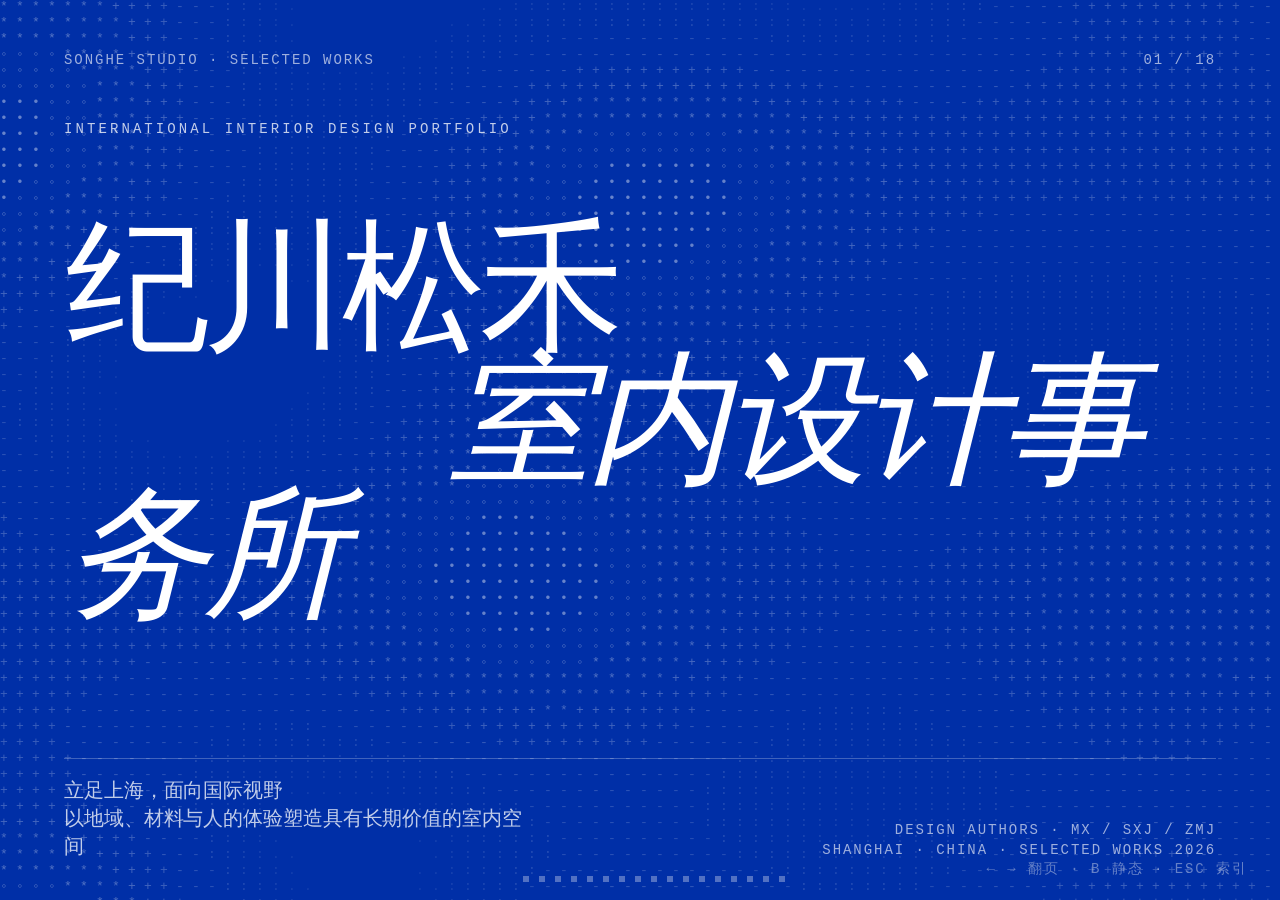
==== commit 1a713650: "Add 9:16 mobile portrait layout" ====
--- a/index.html
+++ b/index.html
@@ -1275,6 +1275,7 @@
     83%{transform:translate(-.08em,.08em);opacity:.08;clip-path:inset(62% 0 8% 0)}
   }
 </style>
+<link rel="stylesheet" href="mobile.css">
 </head>
 <body class="canvas-mode">
 <script>
--- a/mobile.css
+++ b/mobile.css
@@ -0,0 +1,387 @@
+@media (max-width: 720px) and (orientation: portrait) {
+  html,
+  body {
+    width: 100%;
+    height: 100%;
+    height: 100dvh;
+    overflow: hidden;
+  }
+
+  #deck,
+  .slide,
+  .canvas-card {
+    height: 100dvh;
+  }
+
+  .slide,
+  .canvas-card {
+    width: 100vw;
+  }
+
+  .canvas-card {
+    padding: 3.5dvh 6vw 5.6dvh;
+  }
+
+  .canvas-card .chrome-min {
+    min-height: 18px;
+    margin-bottom: 2.2dvh;
+    font-size: 9px;
+    letter-spacing: .08em;
+  }
+
+  .canvas-card .chrome-min .l,
+  .canvas-card .chrome-min .r {
+    max-width: 48%;
+  }
+
+  .t-meta,
+  .d-label,
+  .col-tag {
+    font-size: 10px !important;
+    letter-spacing: .08em !important;
+  }
+
+  .lead,
+  .visual-note,
+  .body-sm,
+  .col-desc,
+  .brief-note,
+  .d-value {
+    font-size: 12px !important;
+    line-height: 1.45 !important;
+  }
+
+  .slide h1 {
+    font-size: clamp(48px, 15vw, 64px) !important;
+  }
+
+  .slide h2,
+  .h-statement {
+    font-size: clamp(34px, 10.8vw, 48px) !important;
+  }
+
+  .slide h3,
+  .col-ttl,
+  .fc-title {
+    font-size: clamp(20px, 6vw, 28px) !important;
+  }
+
+  #hint {
+    display: none;
+  }
+
+  #nav {
+    bottom: 1.35dvh;
+    gap: 5px;
+  }
+
+  #nav .dot {
+    width: 4px;
+    height: 4px;
+  }
+
+  #nav .dot.active {
+    width: 13px;
+  }
+
+  [data-layout="SWISS-COVER-ASCII"] .canvas-card {
+    padding: 3.5dvh 6vw 5.5dvh;
+  }
+
+  [data-layout="SWISS-COVER-ASCII"] .canvas-card > div:nth-of-type(2) {
+    gap: 2dvh !important;
+  }
+
+  [data-layout="SWISS-COVER-ASCII"] h1 {
+    align-self: center !important;
+    font-size: clamp(58px, 18vw, 76px) !important;
+    line-height: .9 !important;
+  }
+
+  [data-layout="SWISS-COVER-ASCII"] [data-anim="bottom"] {
+    align-items: flex-start !important;
+    flex-direction: column !important;
+    gap: 1.5dvh;
+  }
+
+  [data-layout="SWISS-COVER-ASCII"] [data-anim="bottom"] .t-meta {
+    text-align: left !important;
+  }
+
+  [data-layout="S09"] .h-statement {
+    font-size: clamp(48px, 15vw, 66px) !important;
+    max-width: 92vw !important;
+  }
+
+  .slide.split .canvas-card {
+    display: block;
+  }
+
+  .split-half {
+    height: 100%;
+    grid-template-columns: 1fr;
+    grid-template-rows: 1fr 1fr;
+  }
+
+  .split-half > .half {
+    min-height: 0;
+    padding: 3.2dvh 6vw 2.8dvh !important;
+    overflow: hidden;
+  }
+
+  .split-half .half h2 {
+    font-size: clamp(34px, 10vw, 46px) !important;
+  }
+
+  [data-layout="S03"] .half .lead {
+    margin-top: 1.4dvh !important;
+  }
+
+  [data-layout="S11"] [data-anim="head"] {
+    gap: .8dvh !important;
+  }
+
+  [data-layout="S11"] h2 {
+    font-size: clamp(38px, 11vw, 50px) !important;
+  }
+
+  .timeline-h {
+    height: auto;
+    margin-top: 2.8dvh;
+  }
+
+  .timeline-h::before {
+    display: none;
+  }
+
+  .timeline-h .tl-row {
+    display: grid;
+    grid-template-columns: 1fr;
+    gap: 1dvh;
+  }
+
+  .timeline-h .th-node {
+    width: 100%;
+    height: auto;
+    min-height: 8.4dvh;
+    border-top: 1px solid currentColor;
+    padding-top: 1dvh;
+  }
+
+  .timeline-h .th-node .dot {
+    display: none;
+  }
+
+  .timeline-h .th-node .label {
+    position: static !important;
+    display: grid;
+    grid-template-columns: 34px 1fr;
+    gap: .3dvh 1.5vw;
+    width: 100%;
+    max-width: none;
+    text-align: left;
+  }
+
+  .timeline-h .th-node .yr {
+    grid-row: 1 / span 2;
+  }
+
+  .timeline-h .th-node .desc {
+    grid-column: 2;
+  }
+
+  [data-layout="S22"] .canvas-card > [data-anim="img"] {
+    flex-basis: 47% !important;
+  }
+
+  [data-layout="S22"] [data-anim="img"] .chrome-min {
+    padding: 3.5dvh 6vw 0 !important;
+  }
+
+  [data-layout="S22"] [data-anim="title-block"] {
+    left: 6vw !important;
+    top: 8dvh !important;
+    max-width: 78vw !important;
+    padding: 2dvh 4vw !important;
+  }
+
+  [data-layout="S22"] .case-title-ghost {
+    font-size: clamp(36px, 11vw, 48px) !important;
+  }
+
+  [data-layout="S22"] .image-hero-body {
+    padding: 2.2dvh 6vw 4.8dvh !important;
+    display: block;
+    overflow: hidden;
+  }
+
+  [data-layout="S22"] .image-hero-stats {
+    display: none;
+  }
+
+  .case-dossier,
+  .case-dossier.compact {
+    grid-template-columns: 1fr 1fr;
+    gap: 1.1dvh 4vw;
+    padding: 1.2dvh 0;
+    margin-top: 1.4dvh !important;
+  }
+
+  .case-dossier .d-label {
+    margin-bottom: .3dvh;
+  }
+
+  [data-layout="S08"] [data-anim="head"] {
+    gap: .6dvh !important;
+  }
+
+  [data-layout="S08"] .case-dossier {
+    margin-top: 1.2dvh !important;
+  }
+
+  .duo-compare {
+    grid-template-columns: 1fr;
+    grid-template-rows: 1fr 1fr;
+    gap: 1.2dvh;
+    margin-top: 1.4dvh !important;
+  }
+
+  .duo-compare .vrule,
+  .duo-compare .col-desc {
+    display: none;
+  }
+
+  .duo-compare .col {
+    display: grid;
+    grid-template-columns: 1fr 1.65fr;
+    grid-template-rows: auto 1fr;
+    gap: .6dvh 3vw;
+    min-height: 0;
+    padding: 0;
+  }
+
+  .duo-compare .col-tag,
+  .duo-compare .col-ttl {
+    grid-column: 1;
+  }
+
+  .duo-compare .case-img {
+    grid-column: 2;
+    grid-row: 1 / span 2;
+    width: 100%;
+    height: 100%;
+    min-height: 0;
+    margin: 0;
+  }
+
+  [data-layout="S16"] [data-anim="head"] {
+    gap: .6dvh !important;
+    margin-bottom: 1dvh !important;
+  }
+
+  [data-layout="S16"] .case-dossier {
+    margin-bottom: 1.2dvh !important;
+  }
+
+  .brief-grid {
+    grid-template-columns: repeat(2, 1fr);
+    grid-template-rows: repeat(3, minmax(0, 1fr));
+    gap: 1dvh 2vw;
+  }
+
+  .brief-card {
+    padding: 1dvh 2.2vw;
+  }
+
+  .brief-card .brief-title {
+    font-size: 14px;
+  }
+
+  .brief-card .brief-note {
+    font-size: 10px !important;
+    line-height: 1.35 !important;
+  }
+
+  .system-diagram,
+  .loop-diagram {
+    grid-template-columns: 1fr;
+    grid-template-rows: auto 1fr;
+    gap: 1.5dvh;
+  }
+
+  .system-diagram [data-anim="diagram"] {
+    height: 44dvh !important;
+    scale: .8;
+  }
+
+  .system-diagram .lead {
+    margin-top: 1.5dvh !important;
+  }
+
+  .loop-diagram [data-anim="diagram"] {
+    height: 30dvh !important;
+    scale: .76;
+  }
+
+  .loop-step {
+    padding: 1dvh 0;
+    font-size: 12px;
+  }
+
+  [data-layout="S19"] [data-anim="head"] {
+    gap: .6dvh !important;
+    margin-bottom: 2dvh !important;
+  }
+
+  .four-cards {
+    grid-template-columns: 1fr 1fr;
+    grid-template-rows: 1fr 1fr;
+  }
+
+  .fc-col,
+  .fc-col:first-child {
+    padding: 1.8dvh 3vw 0;
+    border-left: 1px solid currentColor;
+    border-bottom: 1px solid currentColor;
+    gap: 1.2dvh;
+  }
+
+  .fc-col:nth-child(odd) {
+    border-left: 0;
+    padding-left: 0;
+  }
+
+  [data-layout="SWISS-CLOSING-ASCII"] .split-half {
+    grid-template-rows: 52% 48%;
+  }
+
+  [data-layout="SWISS-CLOSING-ASCII"] .half h2 {
+    font-size: clamp(36px, 11vw, 48px) !important;
+  }
+
+  [data-layout="SWISS-CLOSING-ASCII"] [data-anim="rules"] > div {
+    padding: .7dvh 0 !important;
+  }
+
+  [data-layout="SWISS-CLOSING-ASCII"] [data-anim="rules"] h3 {
+    margin-top: .35dvh !important;
+    font-size: 16px !important;
+  }
+
+  [data-layout="SWISS-CLOSING-ASCII"] [data-anim="rules"] p {
+    margin-top: .25dvh !important;
+    font-size: 10px !important;
+  }
+
+  .project-gallery-trigger {
+    top: auto;
+    right: 0;
+    bottom: 5.5dvh;
+    width: auto;
+    min-height: 0;
+    padding: 9px 12px;
+    writing-mode: horizontal-tb;
+    translate: 0;
+    font-size: 8px;
+  }
+}
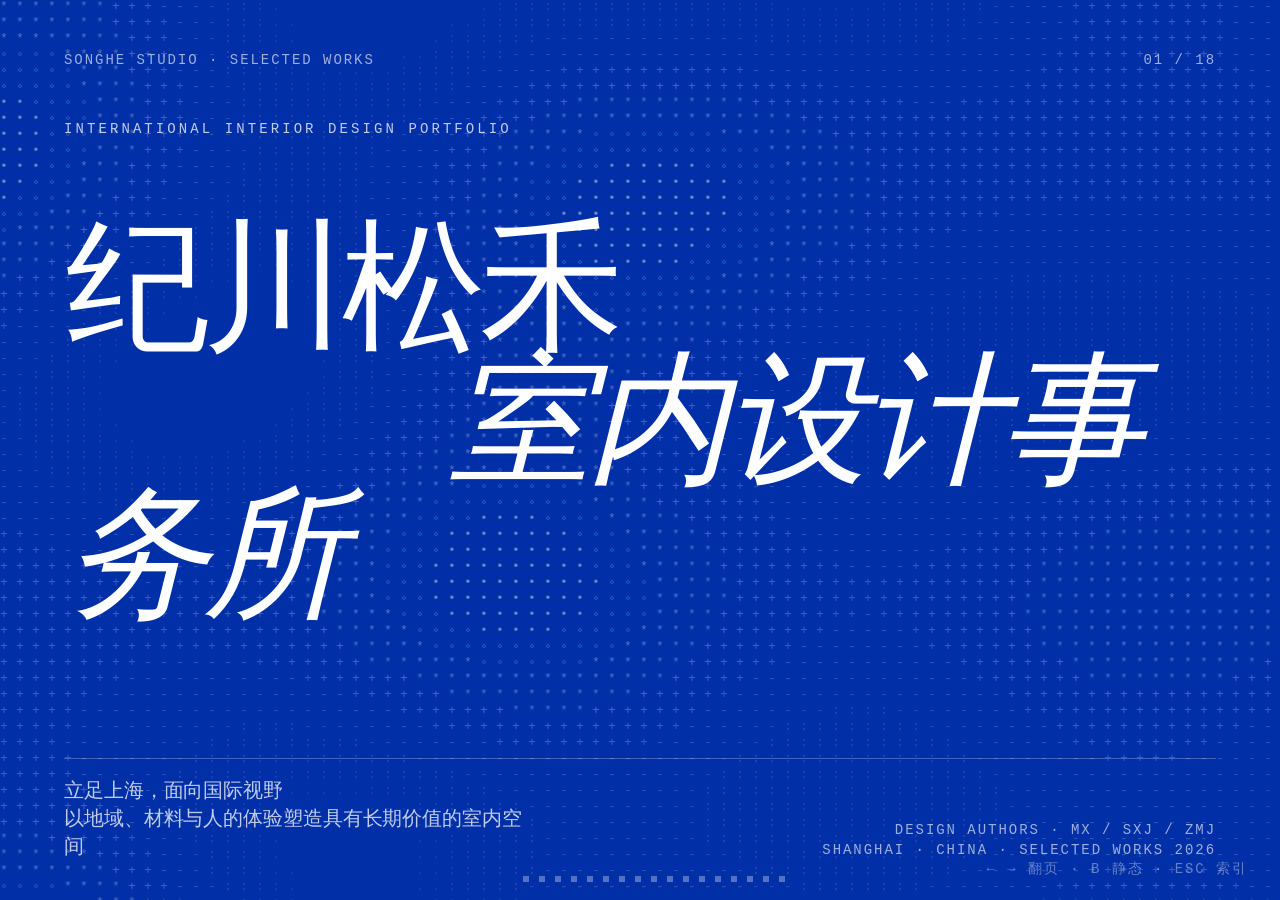
==== commit f5dcde32: "Update mobile project galleries and complete project presentation" ====
--- a/index.html
+++ b/index.html
@@ -1751,108 +1751,6 @@
   </div>
 </section>
 
-<!-- ============ 示例:第 1 页 · Hero Cover · IKB 满屏 + ASCII 呼吸场(默认推荐) ============
-     ⚠️ P0 对齐法则(每页都要过):
-     1. .canvas-card 已自带 padding:5.6vh 5vw 4.4vh,所有页面内容直接放在 canvas-card 子元素里,
-        子元素**不要再加水平 padding**,否则会比 chrome-min 内缩一圈、左右不对齐.
-     2. .slide.split .canvas-card{padding:0} 已被 CSS 覆盖,
-        split 模式下两个 .half 自己控制 padding(常用 5.6vh 3.6vw 4.4vh),与本规则不冲突.
-     3. 大字号一律用双约束 font-size:min(Xvw, Yvh),Y ≥ X * 1.6 才不会在 16:9 屏被高度截断.
-     4. kicker 必须在大标题"上方",不是左侧——禁止 grid-template-columns:auto 1fr 把它们压成左右.
-
-     封面/封底设计语言(默认 IKB 满屏 + ASCII 呼吸场):
-     - section 用 .slide.accent (满屏 IKB,不是 light 白底)
-     - canvas-card 内首位插入 <canvas class="ascii-bg" aria-hidden="true">,本文件底部 IIFE 自动启动
-     - 主标题反白 weight 200,强调字用斜体而非 var(--accent)(底已是蓝,蓝压蓝看不见)
-     - 不要再放编号大字"01"——chrome-min 已经标 01/NN -->
-<section class="demo-page accent" data-animate="hero">
-  <div class="canvas-card">
-    <canvas class="ascii-bg" aria-hidden="true"></canvas>
-    <div class="chrome-min">
-      <div class="l">[示例] Deck 标题 · Issue/Field Note 编号</div>
-      <div class="r">SS · 25.05.10 · 01 / NN</div>
-    </div>
-
-    <!-- 主体:padding 必须为 0,不要再叠 5vw,否则左右对不齐 chrome-min -->
-    <div style="flex:1;padding:0;display:grid;grid-template-rows:auto 1fr auto;gap:2.6vh">
-      <div data-anim="kicker" class="t-meta" style="color:rgba(255,255,255,.78);letter-spacing:.22em">[示例] 章节英文 / Section En</div>
-
-      <h1 data-anim="title" style="align-self:center;font-family:var(--sans),var(--sans-zh);font-weight:200;font-size:min(11.6vw,19vh);line-height:.94;letter-spacing:-.025em;color:#fff">[示例] 中文主标题<br/>(≤ 12 字,可在某字加 <span style="font-style:italic;font-weight:300">italic</span> 微强调)</h1>
-
-      <div data-anim="bottom" style="display:grid;grid-template-rows:auto auto;gap:1.6vh;border-top:1px solid rgba(255,255,255,.22);padding-top:2vh">
-        <div data-anim="lead" class="lead" style="max-width:52ch;color:rgba(255,255,255,.86)">[示例] 一段 1-2 行的副标 / 引子,定调全场.</div>
-        <div style="display:flex;justify-content:space-between;align-items:end">
-          <div class="t-meta" style="color:rgba(255,255,255,.6)">[选填] 作者 · 日期 · 出处</div>
-          <div class="t-meta" style="color:rgba(255,255,255,.6)">→ swipe / arrow keys</div>
-        </div>
-      </div>
-    </div>
-  </div>
-</section>
-
-<!-- ============ 示例:最后一页 · Closing Manifesto · 左 IKB+ASCII / 右白底 takeaway ============
-     与封面 IKB 首尾呼应,但收束更克制:左半保留 ASCII 呼吸场承载宣言,右半白底列 3 条 takeaway.
-     第 03 条用 var(--accent) IKB 蓝强调("单一锚点"原则),首尾形成"色彩闭环". -->
-<section class="demo-page split" data-animate="split-statement">
-  <div class="canvas-card">
-    <div class="split-half">
-      <!-- 左半 · IKB 宣言 + ASCII 呼吸场 -->
-      <div class="half b-accent" style="padding:5.6vh 3.6vw 4.4vh;justify-content:space-between;position:relative;overflow:hidden">
-        <canvas class="ascii-bg" aria-hidden="true"></canvas>
-        <div class="chrome-min" style="margin-bottom:0;position:relative;z-index:1">
-          <div class="l">NN / NN</div>
-          <div class="r">CLOSING</div>
-        </div>
-
-        <div data-anim="manifesto" style="display:flex;flex-direction:column;gap:2vh;position:relative;z-index:1">
-          <div class="t-meta" style="color:rgba(255,255,255,.78);letter-spacing:.22em;margin-bottom:1.6vh">MANIFESTO</div>
-          <h2 style="font-family:var(--sans),var(--sans-zh);font-size:min(8vw,14vh);line-height:.94;letter-spacing:-.025em;font-weight:200;color:#fff">[示例] Build a model.<br/>Run <span style="font-style:italic;font-weight:300">forever</span>.</h2>
-          <div style="font-family:var(--sans),var(--sans-zh);font-size:max(14px,1vw);line-height:1.6;color:rgba(255,255,255,.82);font-weight:400;max-width:36ch;margin-top:1.4vh">[示例] 一句 1-2 行的中文/英文注脚,把宣言落地.</div>
-        </div>
-
-        <div data-anim="signature" style="display:flex;justify-content:space-between;align-items:end;border-top:1px solid rgba(255,255,255,.22);padding-top:2vh;position:relative;z-index:1">
-          <div class="t-meta" style="color:rgba(255,255,255,.62)">[选填] 作者 · 头衔</div>
-          <div class="t-meta" style="color:rgba(255,255,255,.62)">YY.MM.DD</div>
-        </div>
-      </div>
-
-      <!-- 右半 · 三条 takeaway · 白底承载理性收束 -->
-      <div class="half" style="padding:5.6vh 3.6vw 4.4vh;justify-content:space-between">
-        <div class="chrome-min">
-          <div class="l">TAKEAWAYS</div>
-          <div class="r">03 RULES</div>
-        </div>
-
-        <div data-anim="rules" style="display:flex;flex-direction:column;gap:0">
-          <div style="display:grid;grid-template-columns:auto 1fr;gap:2vw;align-items:start;padding:2.6vh 0;border-top:1px solid var(--border-subtle)">
-            <div style="font-family:var(--sans);font-weight:200;font-size:min(4.4vw,7.8vh);line-height:.9;color:var(--text-primary)">01</div>
-            <div>
-              <h3 style="font-family:var(--sans),var(--sans-zh);font-weight:400;font-size:max(18px,1.8vw);line-height:1.2;letter-spacing:-.015em;color:var(--text-primary);margin-bottom:1vh">[示例] takeaway 标题 01</h3>
-              <p style="font-family:var(--sans),var(--sans-zh);font-size:max(16px,.94vw);line-height:1.6;color:var(--text-secondary);font-weight:400">[示例] 1-2 行展开说明.</p>
-            </div>
-          </div>
-          <div style="display:grid;grid-template-columns:auto 1fr;gap:2vw;align-items:start;padding:2.6vh 0;border-top:1px solid var(--border-subtle)">
-            <div style="font-family:var(--sans);font-weight:200;font-size:min(4.4vw,7.8vh);line-height:.9;color:var(--text-primary)">02</div>
-            <div>
-              <h3 style="font-family:var(--sans),var(--sans-zh);font-weight:400;font-size:max(18px,1.8vw);line-height:1.2;letter-spacing:-.015em;color:var(--text-primary);margin-bottom:1vh">[示例] takeaway 标题 02</h3>
-              <p style="font-family:var(--sans),var(--sans-zh);font-size:max(16px,.94vw);line-height:1.6;color:var(--text-secondary);font-weight:400">[示例] 1-2 行展开说明.</p>
-            </div>
-          </div>
-          <div style="display:grid;grid-template-columns:auto 1fr;gap:2vw;align-items:start;padding:2.6vh 0;border-top:1px solid var(--border-subtle);border-bottom:2px solid var(--accent)">
-            <div style="font-family:var(--sans);font-weight:200;font-size:min(4.4vw,7.8vh);line-height:.9;color:var(--accent)">03</div>
-            <div>
-              <h3 style="font-family:var(--sans),var(--sans-zh);font-weight:400;font-size:max(18px,1.8vw);line-height:1.2;letter-spacing:-.015em;color:var(--accent);margin-bottom:1vh">[示例] takeaway 标题 03 · accent 强调</h3>
-              <p style="font-family:var(--sans),var(--sans-zh);font-size:max(16px,.94vw);line-height:1.6;color:var(--text-secondary);font-weight:400">[示例] 最后一条用 IKB 强调,与封面色彩首尾闭环.</p>
-            </div>
-          </div>
-        </div>
-
-        <div data-anim="foot" class="t-meta" style="color:var(--text-helper);text-align:right">→ 完 · END OF FIELD NOTE</div>
-      </div>
-    </div>
-  </div>
-</section>
-
 </div>
 
 <div id="nav"></div>
--- a/projects.css
+++ b/projects.css
@@ -1,5 +1,69 @@
 :root {
   --project-panel: min(30vw, 470px);
+}
+
+.mobile-project-portfolio {
+  display: none;
+}
+
+.project-preview-dock {
+  position: absolute;
+  z-index: 35;
+  top: 50%;
+  right: 44px;
+  width: clamp(88px, 7vw, 116px);
+  display: grid;
+  gap: 1px;
+  padding: 4px;
+  translate: 0 -50%;
+  background: rgba(8, 8, 8, .84);
+  border: 1px solid rgba(250, 250, 248, .34);
+  backdrop-filter: blur(10px);
+}
+
+.project-preview-item {
+  position: relative;
+  width: 100%;
+  height: clamp(48px, 7.2vh, 74px);
+  padding: 0;
+  overflow: hidden;
+  border: 0;
+  background: #111;
+  color: #fff;
+  cursor: pointer;
+}
+
+.project-preview-item img {
+  width: 100%;
+  height: 100%;
+  display: block;
+  object-fit: cover;
+  filter: saturate(.72) contrast(1.03);
+  transition: filter 180ms ease, transform 180ms ease;
+}
+
+.project-preview-item span {
+  position: absolute;
+  right: 5px;
+  bottom: 4px;
+  padding: 2px 4px;
+  background: var(--accent);
+  color: #fff;
+  font-family: var(--mono);
+  font-size: 8px;
+  font-weight: 600;
+  letter-spacing: .08em;
+}
+
+.project-preview-item:hover img,
+.project-preview-item:focus-visible img {
+  filter: saturate(1) contrast(1.06);
+  transform: scale(1.04);
+}
+
+.project-preview-item:focus-visible {
+  outline: 2px solid var(--accent);
+  outline-offset: -2px;
 }
 
 .project-gallery-trigger {
@@ -267,3 +331,9 @@
     min-height: 176px;
   }
 }
+
+@media (max-width: 720px) {
+  .project-preview-dock {
+    display: none;
+  }
+}
--- a/mobile.css
+++ b/mobile.css
@@ -384,4 +384,376 @@
     translate: 0;
     font-size: 8px;
   }
+
+  html,
+  body {
+    height: auto;
+    min-height: 100%;
+    overflow-x: hidden;
+    overflow-y: auto;
+    scroll-behavior: smooth;
+    background: var(--paper);
+  }
+
+  body {
+    color: var(--ink);
+  }
+
+  #deck,
+  #nav,
+  #hint,
+  #bg-grid {
+    display: none !important;
+  }
+
+  .mobile-project-portfolio {
+    display: block;
+    width: 100%;
+    min-height: 100dvh;
+    overflow: visible;
+    background: var(--paper);
+    color: var(--ink);
+    font-family: var(--sans), var(--sans-zh);
+  }
+
+  .mobile-portfolio-cover {
+    position: relative;
+    min-height: 100svh;
+    padding: 28px 22px 34px;
+    display: flex;
+    flex-direction: column;
+    justify-content: space-between;
+    background: var(--accent);
+    color: #fff;
+    overflow: hidden;
+  }
+
+  .mobile-portfolio-cover::before,
+  .mobile-portfolio-cover::after {
+    content: "";
+    position: absolute;
+    pointer-events: none;
+  }
+
+  .mobile-portfolio-cover::before {
+    inset: 0;
+    opacity: .32;
+    background-image:
+      linear-gradient(rgba(255,255,255,.22) 1px, transparent 1px),
+      linear-gradient(90deg, rgba(255,255,255,.22) 1px, transparent 1px);
+    background-size: 22px 22px;
+    mask-image: linear-gradient(to bottom, #000, transparent 76%);
+  }
+
+  .mobile-portfolio-cover::after {
+    width: 58vw;
+    height: 58vw;
+    right: -23vw;
+    top: 23dvh;
+    border: 1px solid rgba(255,255,255,.38);
+    transform: rotate(45deg);
+  }
+
+  .mobile-portfolio-topline,
+  .mobile-portfolio-authors,
+  .mobile-project-number,
+  .mobile-project-kicker,
+  .mobile-project-story-label,
+  .mobile-project-scene figcaption span,
+  .mobile-portfolio-nav,
+  .mobile-portfolio-intro > div,
+  .mobile-portfolio-footer > div {
+    position: relative;
+    z-index: 1;
+    font-family: var(--mono);
+    font-size: 11px;
+    font-weight: 600;
+    letter-spacing: .1em;
+    line-height: 1.45;
+    text-transform: uppercase;
+  }
+
+  .mobile-portfolio-topline {
+    display: flex;
+    justify-content: space-between;
+    gap: 20px;
+  }
+
+  .mobile-portfolio-topline span:last-child {
+    text-align: right;
+  }
+
+  .mobile-portfolio-title {
+    position: relative;
+    z-index: 1;
+  }
+
+  .mobile-portfolio-title > div {
+    max-width: 28ch;
+    font-family: var(--mono);
+    font-size: 11px;
+    font-weight: 600;
+    letter-spacing: .12em;
+    line-height: 1.5;
+  }
+
+  .mobile-portfolio-title h1 {
+    margin: 22px 0 26px;
+    font-size: clamp(54px, 16.5vw, 70px);
+    font-weight: 200;
+    letter-spacing: -.065em;
+    line-height: .88;
+  }
+
+  .mobile-portfolio-title h1 em {
+    font-weight: 300;
+  }
+
+  .mobile-portfolio-title p {
+    margin: 0;
+    font-size: 15px;
+    font-weight: 500;
+    line-height: 1.7;
+  }
+
+  .mobile-portfolio-nav {
+    position: sticky;
+    z-index: 100;
+    top: 0;
+    display: flex;
+    gap: 0;
+    overflow-x: auto;
+    background: var(--ink);
+    color: var(--paper);
+    border-bottom: 1px solid rgba(255,255,255,.24);
+    scrollbar-width: none;
+  }
+
+  .mobile-portfolio-nav::-webkit-scrollbar {
+    display: none;
+  }
+
+  .mobile-portfolio-nav a {
+    flex: 0 0 auto;
+    min-width: 116px;
+    padding: 13px 14px;
+    border-right: 1px solid rgba(255,255,255,.2);
+    color: inherit;
+    text-decoration: none;
+  }
+
+  .mobile-portfolio-nav a span {
+    margin-right: 8px;
+    color: var(--accent);
+  }
+
+  .mobile-portfolio-intro {
+    padding: 72px 22px 78px;
+    background: var(--paper);
+  }
+
+  .mobile-portfolio-intro > div,
+  .mobile-project-story-label {
+    color: var(--accent);
+  }
+
+  .mobile-portfolio-intro h2 {
+    margin: 20px 0 24px;
+    font-size: clamp(48px, 15vw, 64px);
+    font-weight: 200;
+    letter-spacing: -.06em;
+    line-height: .9;
+  }
+
+  .mobile-portfolio-intro p {
+    margin: 0;
+    max-width: 28em;
+    font-size: 16px;
+    font-weight: 500;
+    line-height: 1.75;
+  }
+
+  .mobile-project-entry {
+    scroll-margin-top: 45px;
+    background: var(--paper);
+    color: var(--ink);
+    border-top: 1px solid var(--ink);
+  }
+
+  .mobile-project-entry:nth-of-type(even) {
+    background: var(--ink);
+    color: var(--paper);
+  }
+
+  .mobile-project-head {
+    padding: 28px 22px 34px;
+  }
+
+  .mobile-project-number {
+    float: right;
+    color: var(--accent);
+  }
+
+  .mobile-project-kicker {
+    max-width: 70%;
+  }
+
+  .mobile-project-head h2 {
+    clear: both;
+    margin: 46px 0 32px;
+    font-size: clamp(44px, 13.5vw, 58px);
+    font-weight: 200;
+    letter-spacing: -.065em;
+    line-height: .9;
+  }
+
+  .mobile-project-meta {
+    display: grid;
+    grid-template-columns: 1fr 1fr;
+    border-top: 1px solid currentColor;
+    border-bottom: 1px solid currentColor;
+  }
+
+  .mobile-project-meta span {
+    padding: 14px 0;
+    font-family: var(--mono);
+    font-size: 10px;
+    font-weight: 600;
+    letter-spacing: .08em;
+    line-height: 1.6;
+  }
+
+  .mobile-project-meta span + span {
+    padding-left: 16px;
+    border-left: 1px solid currentColor;
+  }
+
+  .mobile-project-meta strong {
+    font-family: var(--sans), var(--sans-zh);
+    font-size: 14px;
+    font-weight: 500;
+    letter-spacing: 0;
+  }
+
+  .mobile-project-story {
+    padding: 10px 22px 36px;
+  }
+
+  .mobile-project-story-label {
+    margin-top: 26px;
+  }
+
+  .mobile-project-story h3 {
+    margin: 9px 0 0;
+    font-size: 26px !important;
+    font-weight: 300;
+    letter-spacing: -.035em;
+    line-height: 1.1;
+  }
+
+  .mobile-project-story p {
+    margin: 10px 0 0;
+    font-size: 16px;
+    font-weight: 500;
+    line-height: 1.9;
+  }
+
+  .mobile-project-materials {
+    padding: 0 22px 44px;
+  }
+
+  .mobile-project-materials > div:last-child {
+    display: flex;
+    flex-wrap: wrap;
+    gap: 0;
+    margin-top: 12px;
+    border-top: 1px solid currentColor;
+    border-left: 1px solid currentColor;
+  }
+
+  .mobile-project-materials span {
+    width: 50%;
+    padding: 12px 10px;
+    border-right: 1px solid currentColor;
+    border-bottom: 1px solid currentColor;
+    font-size: 13px;
+    font-weight: 500;
+    line-height: 1.35;
+  }
+
+  .mobile-project-scenes {
+    background: #0a0a0a;
+  }
+
+  .mobile-project-scene {
+    margin: 0;
+    border-top: 1px solid rgba(255,255,255,.2);
+  }
+
+  .mobile-project-scene img {
+    display: block;
+    width: 100%;
+    height: auto;
+    min-height: 220px;
+    object-fit: contain;
+    background: #0a0a0a;
+  }
+
+  .mobile-project-scene figcaption {
+    display: flex;
+    align-items: baseline;
+    justify-content: space-between;
+    gap: 18px;
+    padding: 15px 22px 17px;
+    background: #0a0a0a;
+    color: #fff;
+  }
+
+  .mobile-project-scene figcaption span {
+    color: var(--accent);
+  }
+
+  .mobile-project-scene figcaption strong {
+    font-size: 15px;
+    font-weight: 500;
+    text-align: right;
+  }
+
+  .mobile-portfolio-footer {
+    min-height: 82svh;
+    padding: 48px 22px 42px;
+    display: flex;
+    flex-direction: column;
+    justify-content: space-between;
+    background: var(--accent);
+    color: #fff;
+  }
+
+  .mobile-portfolio-footer h2 {
+    margin: 64px 0;
+    font-size: clamp(45px, 13.8vw, 60px);
+    font-weight: 200;
+    letter-spacing: -.06em;
+    line-height: .92;
+  }
+
+  .mobile-portfolio-footer p,
+  .mobile-portfolio-footer a {
+    font-family: var(--mono);
+    font-size: 11px;
+    font-weight: 600;
+    letter-spacing: .1em;
+  }
+
+  .mobile-portfolio-footer a {
+    align-self: flex-start;
+    padding: 12px 0;
+    border-bottom: 1px solid currentColor;
+    color: inherit;
+    text-decoration: none;
+  }
+
+  body.project-gallery-open {
+    overflow: hidden;
+  }
 }
